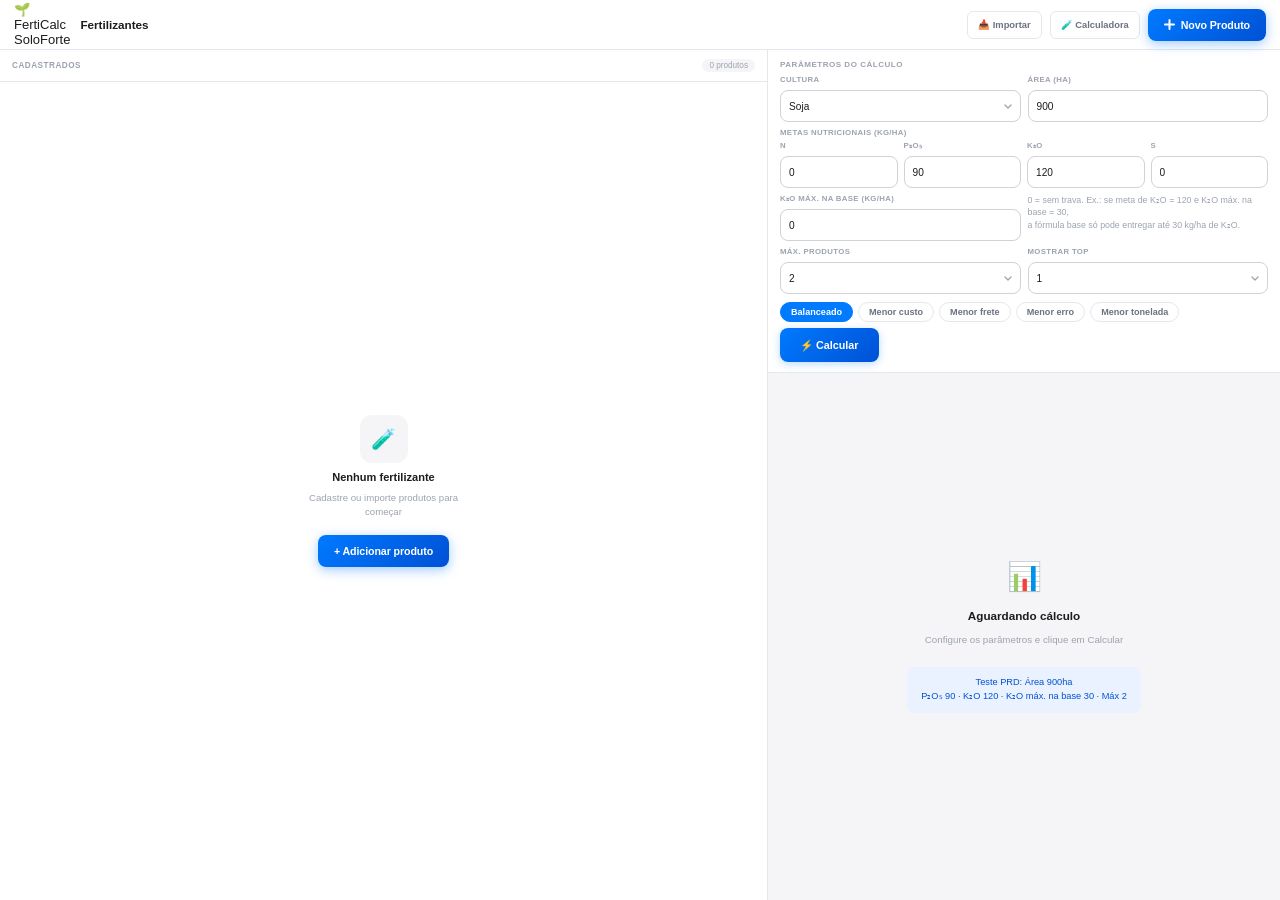
==== index.html @ 004665f0 "Update index.html" ====
<!DOCTYPE html>
<html lang="pt-BR">
<head>
<meta charset="UTF-8">
<meta name="viewport" content="width=device-width,initial-scale=1,maximum-scale=1">
<meta name="theme-color" content="#007AFF">
<meta name="apple-mobile-web-app-capable" content="yes">
<meta name="apple-mobile-web-app-title" content="FertiCalc">
<title>FertiCalc — SoloForte</title>
<link rel="stylesheet" href="app.css">
</head>
<body>

<!-- HEADER -->
<header id="hdr">
  <div class="brand">
    <div class="brand-logo">🌱</div>
    <div class="brand-txt">
      <div class="brand-name">FertiCalc</div>
      <div class="brand-sub">SoloForte</div>
    </div>
  </div>

  <span class="ht" id="hdr-title">Fertilizantes</span>

  <div class="hr" id="hdr-right">
    <button class="btn-xs" onclick="navTo('import')">📥 Importar</button>
    <button class="btn-xs" onclick="navTo('calc')">🧪 Calculadora</button>
    <button class="btn-add" onclick="openAddProduct()">
      <svg width="11" height="11" viewBox="0 0 11 11" fill="none">
        <path d="M5.5 1v9M1 5.5h9" stroke="#fff" stroke-width="2" stroke-linecap="round"/>
      </svg>
      Novo Produto
    </button>
  </div>
</header>

<!-- MAIN -->
<div id="body">

  <!-- ESQUERDO: Lista -->
  <section id="lp">
    <div class="ph">
      <span class="pt">Cadastrados</span>
      <span class="pc" id="fert-cnt">0 produtos</span>
    </div>
    <div class="pl" id="flist"></div>
  </section>

  <!-- DIREITO: Calculadora + Resultado -->
  <section id="rp">

    <!-- VIEW: Calculadora -->
    <div class="view active" id="view-calc">
      <div class="filters">
        <div class="ftitle">Parâmetros do cálculo</div>

        <div class="g2" style="margin-bottom:6px">
          <div class="fi">
            <span class="sl">Cultura</span>
            <select class="sel" id="fc">
              <option value="soja">Soja</option>
              <option value="milho">Milho</option>
            </select>
          </div>
          <div class="fi">
            <span class="sl">Área (ha)</span>
            <input type="number" class="inp" id="fa" value="900" max="9999999">
          </div>
        </div>

        <span class="sl" style="margin-bottom:4px">Metas nutricionais (kg/ha)</span>
        <div class="g4" style="margin-bottom:6px">
          <div class="fi"><span class="sl">N</span><input type="number" class="inp" id="fn" value="0" max="9999999"></div>
          <div class="fi"><span class="sl">P₂O₅</span><input type="number" class="inp" id="fp" value="90" max="9999999"></div>
          <div class="fi"><span class="sl">K₂O</span><input type="number" class="inp" id="fk" value="120" max="9999999"></div>
          <div class="fi"><span class="sl">S</span><input type="number" class="inp" id="fs" value="0" max="9999999"></div>
        </div>

        <div class="g2" style="margin-bottom:6px">
          <div class="fi">
            <span class="sl">K₂O máx. na base (kg/ha)</span>
            <input type="number" class="inp" id="fkbase" value="0" max="9999999" placeholder="0 = sem trava">
          </div>
          <div class="fi" style="display:flex;align-items:flex-end">
            <div style="font-size:.68em;color:var(--txm);line-height:1.4;padding-bottom:4px">
              0 = sem trava. Ex.: se meta de K₂O = 120 e K₂O máx. na base = 30,<br>
              a fórmula base só pode entregar até 30 kg/ha de K₂O.
            </div>
          </div>
        </div>

        <!-- Dropdowns -->
        <div class="g2" style="margin-bottom:8px">
          <div class="fi">
            <span class="sl">Máx. produtos</span>
            <select class="sel" id="mxp" onchange="sMax(+this.value)">
              <option value="1">1</option>
              <option value="2" selected>2</option>
              <option value="3">3</option>
              <option value="4">4</option>
              <option value="5">5</option>
            </select>
          </div>
          <div class="fi">
            <span class="sl">Mostrar top</span>
            <select class="sel" id="shn" onchange="sShow(+this.value)">
              <option value="1" selected>1</option>
              <option value="2">2</option>
              <option value="3">3</option>
            </select>
          </div>
        </div>

        <div style="display:flex;gap:6px;align-items:center;flex-wrap:wrap">
          <div class="crit-bar" id="crit-bar">
            <button class="ctab on" data-c="balanced" onclick="setCrit('balanced')">Balanceado</button>
            <button class="ctab" data-c="cost" onclick="setCrit('cost')">Menor custo</button>
            <button class="ctab" data-c="freight" onclick="setCrit('freight')">Menor frete</button>
            <button class="ctab" data-c="error" onclick="setCrit('error')">Menor erro</button>
            <button class="ctab" data-c="ton" onclick="setCrit('ton')">Menor tonelada</button>
          </div>
          <button class="btn-c" style="width:auto;padding:0 20px;margin:0;flex-shrink:0" onclick="run()">⚡ Calcular</button>
        </div>
      </div>

      <div id="res-scroll">
        <div class="empty-r" id="emp-calc">
          <div style="font-size:28px;margin-bottom:6px">📊</div>
          <div style="font-size:.9em;font-weight:700">Aguardando cálculo</div>
          <div style="font-size:.75em;color:var(--txm);max-width:240px;line-height:1.55">
            Configure os parâmetros e clique em Calcular
          </div>
          <div style="margin-top:10px;padding:9px 14px;background:var(--bll);border-radius:var(--r);font-size:.71em;color:var(--bld);text-align:center;line-height:1.5">
            Teste PRD: Área 900ha<br>
            P₂O₅ 90 · K₂O 120 · K₂O máx. na base 30 · Máx 2
          </div>
        </div>
        <div id="res-cards" style="display:none"></div>
      </div>
    </div>

    <!-- VIEW: Importar -->
    <div class="view" id="view-import">
      <div id="import-view">
        <div style="display:flex;align-items:center;justify-content:space-between;margin-bottom:12px">
          <div>
            <div style="font-size:.88em;font-weight:700">Importar lista</div>
            <div style="font-size:.7em;color:var(--txm)" id="imp-step-label">Etapa 1 de 3 — Cole a lista</div>
          </div>
          <div style="display:flex;gap:4px">
            <div class="step-dot done" id="sd-1"></div>
            <div class="step-dot" id="sd-2"></div>
            <div class="step-dot" id="sd-3"></div>
          </div>
        </div>

        <div id="imp-s1">
          <div class="ig">
            <span class="ilbl">Cole a lista (um produto por linha)</span>
            <textarea class="ta" id="raw-input" placeholder="Cibra | CIBRAMIX 10-40-10 MG | Julho | R$ - | R$ 5.401,27&#10;Motta Fertilizantes | KCL 60% GR | Mai-Jul | R$ - | R$ 3.767,27&#10;Yara | UREIA 46% N | Agosto | R$ 2.890,00&#10;Heringer | MAP 11-52 | Jun-Jul | R$ 4.120,00"></textarea>
          </div>
          <div class="g3">
            <div class="fi"><span class="ilbl">Fornecedor padrão</span><input class="inp" id="def-forn" placeholder="Ex: Cibra"></div>
            <div class="fi"><span class="ilbl">Entrega padrão</span><input class="inp" id="def-entrega" placeholder="Ex: Julho"></div>
            <div class="fi"><span class="ilbl">Frete/t padrão (R$)</span><input type="number" class="inp" id="def-frete" placeholder="0" max="9999999"></div>
          </div>
          <div style="display:flex;gap:7px;margin-top:10px">
            <button class="btn-outline" onclick="navTo('calc')">Cancelar</button>
            <button class="btn-c" style="flex:1;margin:0" onclick="previsualizar()">Pré-visualizar →</button>
          </div>
        </div>

        <div id="imp-s2" style="display:none">
          <div class="stat-row" id="imp-stats"></div>
          <div id="dup-section" style="display:none;margin-bottom:10px">
            <div style="font-size:.7em;font-weight:600;color:var(--txm);text-transform:uppercase;letter-spacing:.4px;margin-bottom:6px">Duplicados — como proceder?</div>
            <label class="dup-opt"><input type="radio" name="dup" value="ignore" checked><span style="font-size:.8em">Ignorar (manter existentes)</span></label>
            <label class="dup-opt"><input type="radio" name="dup" value="update"><span style="font-size:.8em">Atualizar preço dos existentes</span></label>
            <label class="dup-opt"><input type="radio" name="dup" value="keep"><span style="font-size:.8em">Importar mesmo assim</span></label>
          </div>
          <div style="font-size:.68em;font-weight:600;color:var(--txm);text-transform:uppercase;letter-spacing:.4px;margin-bottom:6px" id="prev-label"></div>
          <div class="prev-list" id="prev-list"></div>
          <div style="display:flex;gap:7px;margin-top:10px">
            <button class="btn-outline" onclick="impGoStep(1)">← Voltar</button>
            <button class="btn-c" style="flex:1;margin:0" onclick="importar()">Importar agora →</button>
          </div>
        </div>

        <div id="imp-s3" style="display:none;text-align:center;padding:20px 0">
          <div style="font-size:32px;margin-bottom:10px">✅</div>
          <div style="font-size:.95em;font-weight:700;margin-bottom:4px" id="done-title"></div>
          <div style="font-size:.78em;color:var(--txs);margin-bottom:16px" id="done-sub"></div>
          <div style="display:flex;gap:7px;justify-content:center">
            <button class="btn-outline" onclick="novaImport()">Nova importação</button>
            <button class="btn-c" style="width:auto;padding:0 18px;margin:0" onclick="navTo('calc')">Ver calculadora</button>
          </div>
        </div>
      </div>
    </div>

  </section>
</div>

<!-- DRAWER: Produto -->
<div class="drw-ovly" id="drw-prod">
  <div class="drw">
    <div class="drw-t" id="drw-prod-title">Novo Produto</div>
    <div class="ig"><span class="ilbl">Nome do produto *</span><input class="inp" id="p-nome" placeholder="Ex: 10-40-10 MG"></div>
    <div class="g2">
      <div class="ig"><span class="ilbl">Fornecedor</span><input class="inp" id="p-forn" placeholder="Cibra"></div>
      <div class="ig"><span class="ilbl">Entrega</span><input class="inp" id="p-entrega" placeholder="Julho"></div>
    </div>
    <div class="g3">
      <div class="ig"><span class="ilbl">Preço/t (R$)</span><input type="number" class="inp" id="p-preco" placeholder="3000" max="9999999"></div>
      <div class="ig"><span class="ilbl">Frete/t (R$)</span><input type="number" class="inp" id="p-frete" placeholder="0" max="9999999"></div>
      <div class="ig"><span class="ilbl">Carga mín. (t)</span><input type="number" class="inp" id="p-carga" placeholder="0" max="9999999"></div>
    </div>
    <div style="margin-top:4px">
      <span class="ilbl" style="display:block;margin-bottom:7px">Nutrientes</span>
      <div id="nut-tags" style="display:flex;flex-wrap:wrap;gap:5px;margin-bottom:7px;min-height:22px"></div>
      <button class="btn-ghost" onclick="showNutForm()">+ Adicionar nutriente</button>
    </div>
    <div class="nut-form-box" id="nut-form">
      <div class="g2" style="margin-bottom:8px">
        <div class="ig" style="margin-bottom:0">
          <span class="ilbl">Nutriente</span>
          <select class="inp" id="nt-sel" style="cursor:pointer">
            <option value="N">N</option>
            <option value="P2O5">P₂O₅</option>
            <option value="K2O">K₂O</option>
            <option value="S">S</option>
            <option value="B">B</option>
            <option value="Zn">Zn</option>
            <option value="Mg">Mg</option>
            <option value="Ca">Ca</option>
          </select>
        </div>
        <div class="ig" style="margin-bottom:0">
          <span class="ilbl">Teor (%)</span>
          <input type="number" class="inp" id="nt-val" placeholder="40" min="0" max="100">
        </div>
      </div>
      <div style="display:flex;gap:6px">
        <button class="btn-c" style="flex:1;margin:0;height:30px;font-size:.78em" onclick="addNut()">Confirmar</button>
        <button class="btn-outline" style="flex:1;height:30px;font-size:.78em" onclick="hideNutForm()">Cancelar</button>
      </div>
    </div>
    <div class="drw-ftr">
      <button class="btn-outline" style="flex:1" onclick="closeDrw('drw-prod')">Cancelar</button>
      <button class="btn-c" style="flex:2;margin:0" onclick="saveProd()">Concluir</button>
    </div>
  </div>
</div>

<!-- BOTTOM TAB BAR (mobile) -->
<nav id="tab-bar">
  <button class="tab-btn on" id="tab-prod" onclick="mobTab('prod')">
    <svg width="20" height="20" viewBox="0 0 24 24" fill="none"><path d="M9 5H7a2 2 0 00-2 2v12a2 2 0 002 2h10a2 2 0 002-2V7a2 2 0 00-2-2h-2M9 5a2 2 0 002 2h2a2 2 0 002-2M9 5a2 2 0 012-2h2a2 2 0 012 2" stroke="currentColor" stroke-width="1.8" stroke-linecap="round" stroke-linejoin="round"/></svg>
    Produtos
  </button>
  <button class="tab-btn" id="tab-calc" onclick="mobTab('calc')">
    <svg width="20" height="20" viewBox="0 0 24 24" fill="none"><rect x="4" y="4" width="16" height="16" rx="2" stroke="currentColor" stroke-width="1.8"/><path d="M8 9h8M8 12h5M8 15h3" stroke="currentColor" stroke-width="1.8" stroke-linecap="round"/></svg>
    Calcular
  </button>
  <button class="tab-btn" id="tab-res" onclick="mobTab('res')">
    <svg width="20" height="20" viewBox="0 0 24 24" fill="none"><path d="M9 19v-6a2 2 0 00-2-2H5a2 2 0 00-2 2v6a2 2 0 002 2h2a2 2 0 002-2zm0 0V9a2 2 0 012-2h2a2 2 0 012 2v10m-6 0a2 2 0 002 2h2a2 2 0 002-2m0 0V5a2 2 0 012-2h2a2 2 0 012 2v14a2 2 0 01-2 2h-2a2 2 0 01-2-2z" stroke="currentColor" stroke-width="1.8" stroke-linecap="round" stroke-linejoin="round"/></svg>
    Resultado
    <div class="tab-badge" id="tab-res-badge">!</div>
  </button>
  <button class="tab-btn" id="tab-imp" onclick="mobTab('imp')">
    <svg width="20" height="20" viewBox="0 0 24 24" fill="none"><path d="M4 16v1a3 3 0 003 3h10a3 3 0 003-3v-1M16 12l-4 4m0 0l-4-4m4 4V4" stroke="currentColor" stroke-width="1.8" stroke-linecap="round" stroke-linejoin="round"/></svg>
    Importar
  </button>
</nav>

<!-- FAB mobile -->
<button id="fab-add" onclick="openAddProduct()">+</button>

<div id="tw"></div>
<script src="app.js"></script>
</body>
</html>
---- app.css ----
/* ===== RESET ===== */
*,*::before,*::after{box-sizing:border-box;margin:0;padding:0}

/* ===== TOKENS ===== */
:root{
  --bl:#007AFF;--bld:#0051D5;--bll:#EAF2FF;
  --bg:#fff;--bgs:#F5F5F7;--bd:#E5E7EB;--bds:#D1D1D6;
  --tx:#1D1D1F;--txs:#6B7280;--txm:#9CA3AF;
  --ok:#34C759;--er:#FF3B30;--wn:#FF9500;
  --ok-bg:#E8F5E9;--er-bg:#FFEBEE;--wn-bg:#FFF3E0;
  --fn:-apple-system,BlinkMacSystemFont,'Helvetica Neue',Arial,sans-serif;
  --r:8px;--rm:12px;--rl:16px;
}
body{font-family:var(--fn);background:var(--bgs);color:var(--tx);font-size:13px;height:100vh;display:flex;flex-direction:column;overflow:hidden}

/* SIDEBAR */
#sovly{display:none;position:fixed;inset:0;background:rgba(0,0,0,.45);z-index:200;backdrop-filter:blur(2px)}
#sovly.on{display:block}
#sbar{position:fixed;top:0;left:0;bottom:0;width:252px;background:#1C1C1E;z-index:210;transform:translateX(-100%);transition:transform .26s cubic-bezier(.4,0,.2,1);display:flex;flex-direction:column}
#sbar.open{transform:translateX(0)}
.sb-hd{padding:18px 16px 12px;border-bottom:1px solid rgba(255,255,255,.08);display:flex;align-items:center;gap:10px;position:relative}
.sb-logo{width:34px;height:34px;background:linear-gradient(135deg,var(--bl),var(--bld));border-radius:9px;display:flex;align-items:center;justify-content:center;font-size:17px;flex-shrink:0}
.sb-brand{font-size:.88em;font-weight:700;color:#fff}
.sb-sub{font-size:.65em;color:rgba(255,255,255,.38);margin-top:1px}
.sb-x{position:absolute;top:14px;right:14px;width:26px;height:26px;background:rgba(255,255,255,.08);border:none;border-radius:50%;color:rgba(255,255,255,.5);cursor:pointer;font-size:13px;display:flex;align-items:center;justify-content:center;transition:.15s}
.sb-x:hover{background:rgba(255,255,255,.16)}
.sb-nav{flex:1;padding:8px 0;overflow-y:auto}
.sb-sec{font-size:.6em;font-weight:600;color:rgba(255,255,255,.28);letter-spacing:.8px;text-transform:uppercase;padding:10px 16px 4px}
.si{display:flex;align-items:center;gap:10px;padding:9px 16px;color:rgba(255,255,255,.68);font-size:.83em;font-weight:500;cursor:pointer;transition:.13s;position:relative}
.si:hover{background:rgba(255,255,255,.06);color:#fff}
.si.on{background:rgba(0,122,255,.18);color:var(--bl)}
.si.on::before{content:'';position:absolute;left:0;top:0;bottom:0;width:3px;background:var(--bl);border-radius:0 2px 2px 0}
.si-ico{width:30px;height:30px;border-radius:7px;background:rgba(255,255,255,.06);display:flex;align-items:center;justify-content:center;font-size:14px;flex-shrink:0}
.si.on .si-ico{background:rgba(0,122,255,.2)}
.sb-badge{margin-left:auto;font-size:.62em;background:rgba(255,255,255,.1);color:rgba(255,255,255,.4);padding:2px 6px;border-radius:8px}
.sb-foot{padding:10px 16px 16px;border-top:1px solid rgba(255,255,255,.08);font-size:.65em;color:rgba(255,255,255,.22);text-align:center}

/* HEADER */
#hdr{height:50px;background:rgba(255,255,255,.96);backdrop-filter:blur(20px);border-bottom:1px solid var(--bd);display:flex;align-items:center;gap:10px;padding:0 14px;flex-shrink:0;z-index:50}
.hm{width:34px;height:34px;border:none;background:none;border-radius:8px;cursor:pointer;display:flex;align-items:center;justify-content:center;color:var(--txs);transition:.13s}
.hm:hover{background:var(--bgs)}
.ht{font-size:.9em;font-weight:700;color:var(--tx)}
.htag{font-size:.64em;font-weight:600;background:var(--bll);color:var(--bld);padding:2px 7px;border-radius:8px;margin-left:5px}
.hr{margin-left:auto;display:flex;gap:8px;align-items:center}

/* BOTÃO + PRODUTO — destaque total */
.btn-add{height:32px;padding:0 16px;border:none;background:linear-gradient(135deg,#007AFF 0%,#0051D5 100%);color:#fff;font-size:.82em;font-weight:700;border-radius:8px;cursor:pointer;display:flex;align-items:center;gap:6px;transition:all .15s;box-shadow:0 3px 12px rgba(0,122,255,.38);font-family:var(--fn);letter-spacing:-.1px}
.btn-add:hover{transform:translateY(-1px);box-shadow:0 5px 16px rgba(0,122,255,.48)}
.btn-add:active{transform:none}

.key-dot{width:7px;height:7px;border-radius:50%;flex-shrink:0}
.key-dot.active{background:var(--ok)}.key-dot.missing{background:var(--txm)}
.btn-xs{height:28px;padding:0 10px;border:1px solid var(--bd);background:#fff;color:var(--txs);font-size:.72em;font-weight:600;border-radius:6px;cursor:pointer;transition:.13s;white-space:nowrap;font-family:var(--fn)}
.btn-xs:hover{border-color:var(--bds);color:var(--tx)}
.btn-xs.save-btn{background:var(--bl);border-color:var(--bl);color:#fff}
.btn-xs.save-btn:hover{background:var(--bld)}
.btn-xs.danger-btn{color:var(--er);border-color:rgba(255,59,48,.3)}
.btn-xs.danger-btn:hover{background:var(--er-bg)}

/* ===== LAYOUT PRINCIPAL ===== */
#body{display:grid;grid-template-columns:60% 40%;flex:1;overflow:hidden;min-height:0}

#lp{border-right:1px solid var(--bd);background:var(--bg);display:flex;flex-direction:column;overflow:hidden;min-height:0}
#rp{background:var(--bgs);display:flex;flex-direction:column;overflow:hidden;min-height:0}

.ph{padding:9px 12px;border-bottom:1px solid var(--bd);display:flex;align-items:center;justify-content:space-between;background:var(--bg);flex-shrink:0}
.pt{font-size:.63em;font-weight:600;color:var(--txm);text-transform:uppercase;letter-spacing:.5px}
.pc{font-size:.63em;color:var(--txm);background:var(--bgs);padding:2px 7px;border-radius:9px}

/* Lista produtos */
.pl{padding:7px 10px;flex:1;overflow-y:auto;min-height:0}
.pl::-webkit-scrollbar{width:3px}
.pl::-webkit-scrollbar-thumb{background:var(--bds);border-radius:2px}
.pi-empty{display:flex;flex-direction:column;align-items:center;justify-content:center;padding:36px 16px;text-align:center;gap:8px;height:100%}
.pie-ico{width:48px;height:48px;background:var(--bgs);border-radius:12px;display:flex;align-items:center;justify-content:center;font-size:20px}
.pie-t{font-size:.85em;font-weight:600}
.pie-s{font-size:.74em;color:var(--txm);line-height:1.5;max-width:160px}

.fc{background:#fff;border-radius:var(--rm);border:1px solid var(--bd);margin-bottom:5px;overflow:hidden;transition:.13s}
.fc:hover{border-color:var(--bds)}
.fc-hd{display:flex;align-items:center;gap:6px;padding:7px 8px;cursor:pointer}
.dot{width:8px;height:8px;border-radius:50%;background:var(--ok);flex-shrink:0;cursor:pointer;transition:.13s}
.dot.off{background:var(--bds)}
.fc-info{flex:1;min-width:0}
.fc-name{font-size:.78em;font-weight:600;color:var(--tx);white-space:nowrap;overflow:hidden;text-overflow:ellipsis}
.fc-sub{font-size:.67em;color:var(--txs);margin-top:1px;white-space:nowrap;overflow:hidden;text-overflow:ellipsis}
.fc-price{font-size:.75em;font-weight:600;color:var(--bl);white-space:nowrap;flex-shrink:0}
.fc-acts{display:flex;align-items:center;gap:1px;flex-shrink:0}
.ib{width:24px;height:24px;border:none;background:transparent;border-radius:5px;cursor:pointer;display:flex;align-items:center;justify-content:center;color:var(--txm);font-size:12px;transition:.13s}
.ib:hover{background:var(--bgs);color:var(--txs)}
.ib.d:hover{background:var(--er-bg);color:var(--er)}
.fc-det{display:none;border-top:1px solid var(--bd);padding:6px 8px 8px}
.fc-det.open{display:block}
.dr{display:flex;justify-content:space-between;padding:2px 0;font-size:.72em;border-bottom:1px solid var(--bd)}
.dr:last-child{border:none}
.dl{color:var(--txm)}.dv{font-weight:500;color:var(--tx)}

.sbadge{font-size:.61em;font-weight:600;padding:2px 5px;border-radius:4px;text-transform:uppercase;letter-spacing:.3px}
.s-ok{background:var(--ok-bg);color:#2E7D32}
.s-rev{background:var(--wn-bg);color:#E65100}
.s-off{background:var(--bgs);color:var(--txm)}

/* BOTÕES */
.btn-c{width:100%;height:34px;border:none;background:linear-gradient(135deg,var(--bl),var(--bld));color:#fff;font-size:.83em;font-weight:700;border-radius:var(--r);cursor:pointer;transition:.13s;margin-top:8px;font-family:var(--fn);box-shadow:0 2px 8px rgba(0,122,255,.28)}
.btn-c:hover{transform:translateY(-1px);box-shadow:0 4px 12px rgba(0,122,255,.38)}
.btn-c:active{transform:none}
.btn-outline{height:32px;padding:0 14px;border:1px solid var(--bd);background:#fff;color:var(--txs);font-size:.8em;font-weight:600;border-radius:var(--r);cursor:pointer;transition:.13s;font-family:var(--fn)}
.btn-outline:hover{background:var(--bgs);color:var(--tx)}
.btn-ghost{border:none;background:transparent;color:var(--bl);font-size:.78em;font-weight:600;padding:5px 9px;border-radius:6px;cursor:pointer;transition:.13s;font-family:var(--fn)}
.btn-ghost:hover{background:var(--bll)}

/* INPUTS (compactos) */
input.inp,select.sel,textarea.ta{
  width:100%;
  border:1px solid var(--bds);
  border-radius:var(--r);
  background:#fff;
  color:var(--tx);
  font-family:var(--fn);
  font-size:.78em;
  padding:6px 8px;
  outline:none;
  transition:.13s;
  height:32px;
}
select.sel{
  appearance:none;
  background-image:url("data:image/svg+xml,%3Csvg xmlns='http://www.w3.org/2000/svg' width='8' height='5'%3E%3Cpath d='M1 1l3 3 3-3' stroke='%239CA3AF' stroke-width='1.3' stroke-linecap='round' stroke-linejoin='round' fill='none'/%3E%3C/svg%3E");
  background-repeat:no-repeat;
  background-position:right 8px center;
  padding-right:24px;
  cursor:pointer;
}
input.inp:focus,select.sel:focus,textarea.ta:focus{border-color:var(--bl);box-shadow:0 0 0 3px rgba(0,122,255,.1)}
input[type=number].inp{-moz-appearance:textfield}
input[type=number].inp::-webkit-inner-spin-button{-webkit-appearance:none}
input[type=password].inp{letter-spacing:.06em}
textarea.ta{resize:vertical;min-height:120px;height:auto;font-size:.78em;line-height:1.5}

.seg{display:flex;background:var(--bgs);border-radius:6px;padding:2px;gap:1px}
.sgb{flex:1;border:none;background:transparent;padding:5px 3px;border-radius:4px;font-size:.7em;font-weight:600;color:var(--txm);cursor:pointer;transition:.13s;font-family:var(--fn)}
.sgb.on{background:#fff;color:var(--tx);box-shadow:0 1px 3px rgba(0,0,0,.07)}

/* VIEWS */
.view{display:none;flex-direction:column;flex:1;overflow:hidden;min-height:0}
.view.active{display:flex}

/* FILTROS (mais compacto) */
.filters{
  padding:10px 12px;
  background:#fff;
  border-bottom:1px solid var(--bd);
  flex-shrink:0;
  overflow-y:auto;
}
.filters::-webkit-scrollbar{width:3px}
.ftitle{font-size:.62em;font-weight:600;color:var(--txm);text-transform:uppercase;letter-spacing:.5px;margin-bottom:6px}
.crit-bar{display:flex;gap:5px;flex-wrap:wrap}
.ctab{border:1px solid var(--bd);background:#fff;color:var(--txs);font-size:.7em;font-weight:600;padding:4px 10px;border-radius:18px;cursor:pointer;transition:.13s;font-family:var(--fn)}
.ctab:hover{border-color:var(--bds);color:var(--tx)}
.ctab.on{background:var(--bl);border-color:var(--bl);color:#fff}
#res-scroll{flex:1;overflow-y:auto;min-height:0;padding:12px 16px}
#res-scroll::-webkit-scrollbar{width:3px}
#res-scroll::-webkit-scrollbar-thumb{background:var(--bds);border-radius:2px}
.empty-r{display:flex;flex-direction:column;align-items:center;justify-content:center;height:100%;gap:10px;text-align:center;padding:40px 24px}

/* RESULT CARDS */
.rc-win{background:#fff;border-radius:var(--rl);border:2px solid var(--bl);margin-bottom:12px;overflow:hidden;position:relative}
.rc{background:#fff;border-radius:var(--rm);border:1px solid var(--bd);margin-bottom:10px;overflow:hidden}
.ribbon{position:absolute;top:11px;right:-1px;background:var(--bl);color:#fff;font-size:.58em;font-weight:700;padding:3px 9px 3px 7px;border-radius:4px 0 0 4px;letter-spacing:.4px;text-transform:uppercase}
.rh{padding:10px 14px;display:flex;align-items:center;gap:8px}
.rh-w{background:linear-gradient(135deg,var(--bl),var(--bld))}.rh-2{background:#F0F0F5}.rh-3{background:#F5F5F7}
.rk{width:22px;height:22px;border-radius:50%;display:flex;align-items:center;justify-content:center;font-size:.7em;font-weight:700;flex-shrink:0}
.rk-w{background:rgba(255,255,255,.25);color:#fff}.rk-2{background:rgba(0,0,0,.08);color:var(--txs)}.rk-3{background:rgba(0,0,0,.06);color:var(--txm)}
.rht{font-size:.79em;font-weight:700;flex:1}
.rht-w{color:#fff}.rht-2{color:var(--tx)}.rht-3{color:var(--txs)}
.rbg{font-size:.6em;font-weight:600;padding:2px 6px;border-radius:7px}
.rbg-w{background:rgba(255,255,255,.2);color:#fff}.rbg-2{background:rgba(0,0,0,.07);color:var(--txs)}
.rp-item{padding:8px 14px;border-bottom:1px solid var(--bd)}
.rpn{font-size:.8em;font-weight:700;color:var(--tx);margin-bottom:3px;display:flex;align-items:center;gap:5px}
.rp-sup{font-size:.67em;font-weight:400;color:var(--txs)}
.rr{display:flex;justify-content:space-between;font-size:.73em;padding:1px 0}
.rl{color:var(--txs)}.rv{font-weight:600;color:var(--tx)}.rv-bl{font-weight:700;color:var(--bl)}
.np{font-size:.63em;font-weight:600;padding:2px 6px;border-radius:5px;background:var(--bll);color:var(--bld)}
.nut-pills{display:flex;flex-wrap:wrap;gap:3px;margin-top:4px}
.rs{background:var(--bgs);padding:9px 14px;border-top:1px solid var(--bd)}
.sg{display:grid;grid-template-columns:repeat(4,1fr);gap:5px;margin-bottom:8px}
.ss{background:#fff;border-radius:6px;border:1px solid var(--bd);padding:6px 8px;text-align:center}
.sn{font-size:.88em;font-weight:700;color:var(--bl)}
.sl2{font-size:.59em;color:var(--txm);text-transform:uppercase;letter-spacing:.3px}
.nb-row{display:flex;align-items:center;justify-content:space-between;padding:4px 0;border-bottom:1px solid var(--bd)}
.nb-row:last-child{border:none}
.nb-name{font-size:.72em;font-weight:600;color:var(--tx);width:46px}
.nb-mid{flex:1;margin:0 8px}
.nb-track{height:5px;background:var(--bd);border-radius:3px;overflow:hidden}
.nb-fill{height:100%;border-radius:3px;background:var(--ok)}
.nb-fill.ov{background:var(--wn)}.nb-fill.sh{background:var(--er)}
.nb-vals{font-size:.66em;color:var(--txs);display:flex;justify-content:space-between;margin-top:1px}
.nb-bdg{font-size:.61em;font-weight:700;padding:2px 5px;border-radius:4px;white-space:nowrap;min-width:50px;text-align:center}
.b-ok{background:var(--ok-bg);color:#2E7D32}.b-ov{background:var(--wn-bg);color:#B45309}.b-sh{background:var(--er-bg);color:#C62828}

/* IA */
.ia-panel{margin-top:10px;border:1px solid var(--bds);border-radius:var(--rm);overflow:hidden;background:#fff}
.ia-hdr{padding:8px 12px;background:linear-gradient(135deg,#1C1C1E,#2C2C2E);display:flex;align-items:center;gap:8px;cursor:pointer;user-select:none}
.ia-ico{width:24px;height:24px;border-radius:6px;background:rgba(255,255,255,.12);display:flex;align-items:center;justify-content:center;font-size:13px;flex-shrink:0}
.ia-title{font-size:.77em;font-weight:600;color:#fff;flex:1}
.ia-st{font-size:.64em;color:rgba(255,255,255,.45)}
.ia-arr{font-size:.64em;color:rgba(255,255,255,.38);transition:.18s}
.ia-arr.open{transform:rotate(180deg)}
.ia-body{display:none;border-top:1px solid var(--bd)}
.ia-body.open{display:block}
.quick-prompts{padding:8px 11px;display:flex;flex-wrap:wrap;gap:4px;border-bottom:1px solid var(--bd)}
.qp{border:1px solid var(--bds);background:var(--bgs);color:var(--txs);font-size:.7em;font-weight:500;padding:4px 9px;border-radius:14px;cursor:pointer;transition:.13s;font-family:var(--fn)}
.qp:hover{border-color:var(--bl);color:var(--bl);background:var(--bll)}
.ia-chat{padding:9px 11px;max-height:240px;overflow-y:auto;display:flex;flex-direction:column;gap:7px}
.ia-chat::-webkit-scrollbar{width:3px}
.ia-chat::-webkit-scrollbar-thumb{background:var(--bds);border-radius:2px}
.msg{padding:7px 10px;border-radius:9px;font-size:.77em;line-height:1.55;max-width:92%}
.msg-u{background:var(--bl);color:#fff;align-self:flex-end;border-radius:9px 9px 3px 9px}
.msg-a{background:var(--bgs);color:var(--tx);align-self:flex-start;border-radius:9px 9px 9px 3px;border:1px solid var(--bd)}
.msg-a.thinking{color:var(--txm);font-style:italic}
.ia-disc{padding:6px 11px;background:#FAFAF8;border-top:1px solid var(--bd);font-size:.65em;color:var(--txm);line-height:1.4}

/* DRAWER */
.drw-ovly{display:none;position:fixed;inset:0;background:rgba(0,0,0,.4);z-index:300;backdrop-filter:blur(3px)}
.drw-ovly.on{display:flex;align-items:stretch;justify-content:flex-end}
.drw{background:#fff;border-radius:var(--rl) 0 0 var(--rl);width:380px;max-width:96vw;height:100%;overflow-y:auto;padding:22px;box-shadow:-6px 0 32px rgba(0,0,0,.1);animation:drwIn .24s ease}
@keyframes drwIn{from{transform:translateX(100%)}to{transform:translateX(0)}}
.drw-t{font-size:1.05em;font-weight:700;color:var(--tx);margin-bottom:16px}
.ig{display:flex;flex-direction:column;gap:4px;margin-bottom:11px}
.ilbl{font-size:.64em;font-weight:600;color:var(--txs);text-transform:uppercase;letter-spacing:.3px}
.drw-ftr{display:flex;gap:7px;margin-top:16px}
.nut-form-box{background:var(--bgs);border-radius:var(--r);padding:10px;margin-bottom:10px;display:none}
.nt{display:inline-flex;align-items:center;gap:3px;background:var(--bll);color:var(--bld);font-size:.71em;font-weight:600;padding:3px 8px;border-radius:6px}
.nt-x{cursor:pointer;opacity:.55;font-size:1.05em;margin-left:2px}
.nt-x:hover{opacity:1}

/* IMPORT */
#import-view{padding:14px;overflow-y:auto;flex:1}
#import-view::-webkit-scrollbar{width:3px}
.step-dot{width:8px;height:8px;border-radius:50%;background:var(--bd);transition:.2s;display:inline-block}
.step-dot.done{background:var(--bl)}
.stat-row{display:grid;grid-template-columns:repeat(4,1fr);gap:7px;margin-bottom:10px}
.stat{background:#fff;border-radius:var(--r);border:1px solid var(--bd);padding:8px 10px;text-align:center}
.stat-n{font-size:1.1em;font-weight:700;line-height:1.1}
.stat-l{font-size:.62em;color:var(--txm);text-transform:uppercase;letter-spacing:.3px;margin-top:2px}
.stat.s-ok .stat-n{color:#2E7D32}.stat.s-wn .stat-n{color:#E65100}.stat.s-bl .stat-n{color:var(--bl)}
.pcard{background:#fff;border:1px solid var(--bd);border-radius:var(--rm);padding:9px 11px;display:flex;align-items:center;gap:9px;margin-bottom:5px}
.pcard.p-ok{border-left:3px solid var(--ok)}.pcard.p-rev{border-left:3px solid var(--wn)}.pcard.p-dup{border-left:3px solid var(--bl);opacity:.7}
.p-info{flex:1;min-width:0}
.p-name{font-size:.81em;font-weight:600;color:var(--tx)}
.p-nuts{font-size:.7em;color:var(--txs);margin-top:1px}
.p-meta{font-size:.68em;color:var(--txm);margin-top:1px}
.p-price{font-size:.79em;font-weight:600;color:var(--bl);white-space:nowrap;flex-shrink:0;margin-left:auto}
.mini-badge{font-size:.62em;font-weight:600;padding:2px 5px;border-radius:4px;text-transform:uppercase;margin-left:5px}
.mb-ok{background:var(--ok-bg);color:#2E7D32}.mb-rev{background:var(--wn-bg);color:#E65100}.mb-dup{background:var(--bll);color:#0051D5}
.prev-list{max-height:300px;overflow-y:auto;padding-right:2px}
.prev-list::-webkit-scrollbar{width:3px}
.prev-list::-webkit-scrollbar-thumb{background:var(--bds);border-radius:2px}
.dup-opt{display:flex;align-items:center;gap:7px;padding:7px 9px;border:1px solid var(--bd);border-radius:var(--r);cursor:pointer;margin-bottom:5px;transition:.13s}
.dup-opt:hover{border-color:var(--bl);background:var(--bll)}
.dup-opt input{accent-color:var(--bl)}

#cfg-panel{display:none;padding:9px 14px;background:var(--bgs);border-bottom:1px solid var(--bd);flex-shrink:0}

/* GRIDS */
.g2{display:grid;grid-template-columns:1fr 1fr;gap:7px}
.g3{display:grid;grid-template-columns:1fr 1fr 1fr;gap:7px}
.g4{display:grid;grid-template-columns:1fr 1fr 1fr 1fr;gap:6px}
.fi{display:flex;flex-direction:column;gap:3px}
.sl{font-size:.6em;font-weight:600;color:var(--txm);text-transform:uppercase;letter-spacing:.35px;display:block;margin-bottom:3px}

/* TOAST */
#tw{position:fixed;bottom:14px;left:50%;transform:translateX(-50%);z-index:9999;pointer-events:none;display:flex;flex-direction:column;gap:5px}
.t{background:#1C1C1E;color:#fff;padding:7px 15px;border-radius:12px;font-size:.77em;font-weight:500;white-space:nowrap;animation:ti .18s ease;box-shadow:0 6px 20px rgba(0,0,0,.22)}
.t.ok{background:#1C3829;border:1px solid rgba(52,199,89,.3)}
.t.er{background:#3A1C1C;border:1px solid rgba(255,59,48,.3)}
@keyframes ti{from{opacity:0;transform:translateY(5px)}to{opacity:1;transform:translateY(0)}}

/* TAB BAR */
#tab-bar{display:none}
#fab-add{display:none}

/* ===== MOBILE ===== */
@media(max-width:768px){
  body{overflow:hidden}
  #body{grid-template-columns:1fr;overflow:hidden}
  #lp{display:none;position:fixed;inset:50px 0 60px 0;overflow-y:auto;z-index:10;background:var(--bg)}
  #lp.mob-active{display:flex;flex-direction:column}
  #rp{position:fixed;inset:50px 0 60px 0;overflow-y:auto;display:none}
  #rp.mob-active{display:flex}
  .view.active{display:flex;flex-direction:column;min-height:100%}
  .filters{position:static}
  .g4{grid-template-columns:1fr 1fr}
  .g3{grid-template-columns:1fr 1fr}
  .sg{grid-template-columns:repeat(2,1fr)}
  .stat-row{grid-template-columns:repeat(2,1fr)}
  .crit-bar{flex-wrap:nowrap;overflow-x:auto;padding-bottom:2px}
  .crit-bar::-webkit-scrollbar{display:none}
  .ctab{flex-shrink:0}
  .drw-ovly.on{align-items:flex-end;justify-content:center}
  .drw{width:100vw;max-width:100vw;height:92vh;border-radius:var(--rl) var(--rl) 0 0;animation:drwUp .24s ease}
  @keyframes drwUp{from{transform:translateY(100%)}to{transform:translateY(0)}}
  #key-status-wrap{display:none!important}
  .btn-add{display:none!important}
  #tab-bar{display:flex;position:fixed;bottom:0;left:0;right:0;height:60px;background:rgba(255,255,255,.96);backdrop-filter:blur(20px);-webkit-backdrop-filter:blur(20px);border-top:1px solid var(--bd);z-index:100}
  .tab-btn{flex:1;display:flex;flex-direction:column;align-items:center;justify-content:center;gap:3px;border:none;background:transparent;color:var(--txm);font-size:.57em;font-weight:600;cursor:pointer;transition:.13s;padding:8px 4px 10px;letter-spacing:.2px;text-transform:uppercase;font-family:var(--fn);position:relative}
  .tab-btn.on{color:var(--bl)}
  .tab-badge{position:absolute;top:6px;right:calc(50% - 18px);background:var(--er);color:#fff;font-size:.55em;font-weight:700;width:16px;height:16px;border-radius:50%;display:none;align-items:center;justify-content:center}
  #fab-add{display:flex;position:fixed;right:16px;bottom:72px;width:50px;height:50px;background:linear-gradient(135deg,var(--bl),var(--bld));border:none;border-radius:50%;color:#fff;font-size:24px;font-weight:300;align-items:center;justify-content:center;box-shadow:0 4px 16px rgba(0,122,255,.4);cursor:pointer;z-index:90}
  #fab-add:active{transform:scale(.92)}
  #tw{bottom:72px}
}
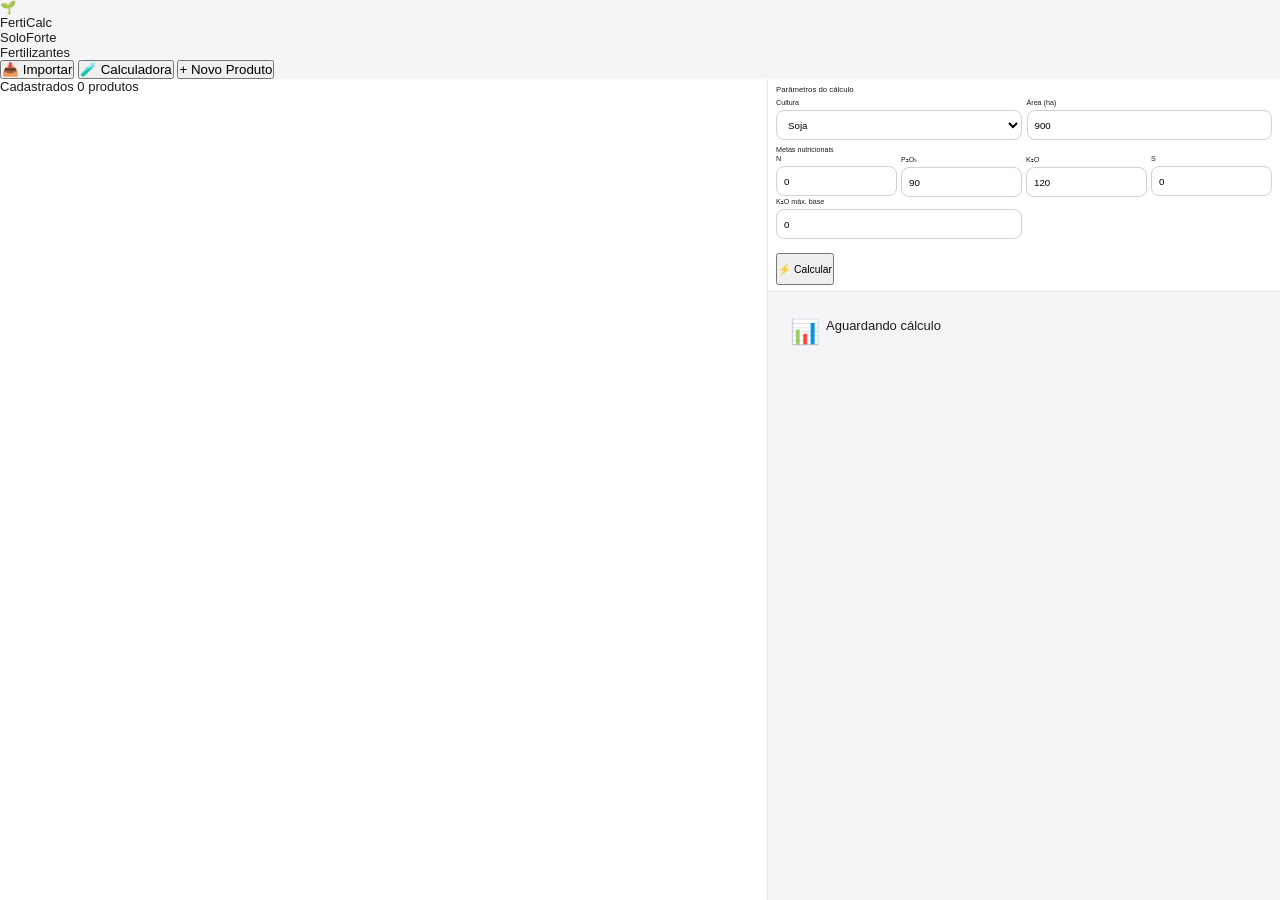
==== commit 39fa5746: "Refactor index.html structure and elements" ====
--- a/index.html
+++ b/index.html
@@ -4,11 +4,10 @@
 <meta charset="UTF-8">
 <meta name="viewport" content="width=device-width,initial-scale=1,maximum-scale=1">
 <meta name="theme-color" content="#007AFF">
-<meta name="apple-mobile-web-app-capable" content="yes">
-<meta name="apple-mobile-web-app-title" content="FertiCalc">
 <title>FertiCalc — SoloForte</title>
 <link rel="stylesheet" href="app.css">
 </head>
+
 <body>
 
 <!-- HEADER -->
@@ -23,22 +22,17 @@
 
   <span class="ht" id="hdr-title">Fertilizantes</span>
 
-  <div class="hr" id="hdr-right">
+  <div class="hr">
     <button class="btn-xs" onclick="navTo('import')">📥 Importar</button>
     <button class="btn-xs" onclick="navTo('calc')">🧪 Calculadora</button>
-    <button class="btn-add" onclick="openAddProduct()">
-      <svg width="11" height="11" viewBox="0 0 11 11" fill="none">
-        <path d="M5.5 1v9M1 5.5h9" stroke="#fff" stroke-width="2" stroke-linecap="round"/>
-      </svg>
-      Novo Produto
-    </button>
+    <button class="btn-add" onclick="openAddProduct()">+ Novo Produto</button>
   </div>
 </header>
 
 <!-- MAIN -->
 <div id="body">
 
-  <!-- ESQUERDO: Lista -->
+  <!-- ESQUERDA -->
   <section id="lp">
     <div class="ph">
       <span class="pt">Cadastrados</span>
@@ -47,237 +41,79 @@
     <div class="pl" id="flist"></div>
   </section>
 
-  <!-- DIREITO: Calculadora + Resultado -->
+  <!-- DIREITA -->
   <section id="rp">
 
-    <!-- VIEW: Calculadora -->
     <div class="view active" id="view-calc">
+
       <div class="filters">
+
         <div class="ftitle">Parâmetros do cálculo</div>
 
-        <div class="g2" style="margin-bottom:6px">
+        <div class="g2">
           <div class="fi">
             <span class="sl">Cultura</span>
             <select class="sel" id="fc">
-              <option value="soja">Soja</option>
-              <option value="milho">Milho</option>
+              <option>Soja</option>
+              <option>Milho</option>
             </select>
           </div>
           <div class="fi">
             <span class="sl">Área (ha)</span>
-            <input type="number" class="inp" id="fa" value="900" max="9999999">
+            <input type="number" class="inp" id="fa" value="900">
           </div>
         </div>
 
-        <span class="sl" style="margin-bottom:4px">Metas nutricionais (kg/ha)</span>
-        <div class="g4" style="margin-bottom:6px">
-          <div class="fi"><span class="sl">N</span><input type="number" class="inp" id="fn" value="0" max="9999999"></div>
-          <div class="fi"><span class="sl">P₂O₅</span><input type="number" class="inp" id="fp" value="90" max="9999999"></div>
-          <div class="fi"><span class="sl">K₂O</span><input type="number" class="inp" id="fk" value="120" max="9999999"></div>
-          <div class="fi"><span class="sl">S</span><input type="number" class="inp" id="fs" value="0" max="9999999"></div>
+        <span class="sl">Metas nutricionais</span>
+
+        <div class="g4">
+          <div class="fi"><span class="sl">N</span><input class="inp" id="fn" value="0"></div>
+          <div class="fi"><span class="sl">P₂O₅</span><input class="inp" id="fp" value="90"></div>
+          <div class="fi"><span class="sl">K₂O</span><input class="inp" id="fk" value="120"></div>
+          <div class="fi"><span class="sl">S</span><input class="inp" id="fs" value="0"></div>
         </div>
 
-        <div class="g2" style="margin-bottom:6px">
+        <div class="g2">
           <div class="fi">
-            <span class="sl">K₂O máx. na base (kg/ha)</span>
-            <input type="number" class="inp" id="fkbase" value="0" max="9999999" placeholder="0 = sem trava">
-          </div>
-          <div class="fi" style="display:flex;align-items:flex-end">
-            <div style="font-size:.68em;color:var(--txm);line-height:1.4;padding-bottom:4px">
-              0 = sem trava. Ex.: se meta de K₂O = 120 e K₂O máx. na base = 30,<br>
-              a fórmula base só pode entregar até 30 kg/ha de K₂O.
-            </div>
+            <span class="sl">K₂O máx. base</span>
+            <input class="inp" id="fkbase" value="0">
           </div>
         </div>
 
-        <!-- Dropdowns -->
-        <div class="g2" style="margin-bottom:8px">
-          <div class="fi">
-            <span class="sl">Máx. produtos</span>
-            <select class="sel" id="mxp" onchange="sMax(+this.value)">
-              <option value="1">1</option>
-              <option value="2" selected>2</option>
-              <option value="3">3</option>
-              <option value="4">4</option>
-              <option value="5">5</option>
-            </select>
-          </div>
-          <div class="fi">
-            <span class="sl">Mostrar top</span>
-            <select class="sel" id="shn" onchange="sShow(+this.value)">
-              <option value="1" selected>1</option>
-              <option value="2">2</option>
-              <option value="3">3</option>
-            </select>
-          </div>
+        <div style="display:flex;gap:6px;margin-top:8px;flex-wrap:wrap">
+
+          <button class="btn-c" onclick="run()">⚡ Calcular</button>
+
+          <!-- ✅ BOTÃO NOVO -->
+          <button id="btn-reset" class="btn-outline" style="display:none" onclick="resetCalc()">
+            ← Refazer cálculo
+          </button>
+
         </div>
 
-        <div style="display:flex;gap:6px;align-items:center;flex-wrap:wrap">
-          <div class="crit-bar" id="crit-bar">
-            <button class="ctab on" data-c="balanced" onclick="setCrit('balanced')">Balanceado</button>
-            <button class="ctab" data-c="cost" onclick="setCrit('cost')">Menor custo</button>
-            <button class="ctab" data-c="freight" onclick="setCrit('freight')">Menor frete</button>
-            <button class="ctab" data-c="error" onclick="setCrit('error')">Menor erro</button>
-            <button class="ctab" data-c="ton" onclick="setCrit('ton')">Menor tonelada</button>
-          </div>
-          <button class="btn-c" style="width:auto;padding:0 20px;margin:0;flex-shrink:0" onclick="run()">⚡ Calcular</button>
-        </div>
       </div>
 
+      <!-- RESULTADO -->
       <div id="res-scroll">
+
         <div class="empty-r" id="emp-calc">
-          <div style="font-size:28px;margin-bottom:6px">📊</div>
-          <div style="font-size:.9em;font-weight:700">Aguardando cálculo</div>
-          <div style="font-size:.75em;color:var(--txm);max-width:240px;line-height:1.55">
-            Configure os parâmetros e clique em Calcular
-          </div>
-          <div style="margin-top:10px;padding:9px 14px;background:var(--bll);border-radius:var(--r);font-size:.71em;color:var(--bld);text-align:center;line-height:1.5">
-            Teste PRD: Área 900ha<br>
-            P₂O₅ 90 · K₂O 120 · K₂O máx. na base 30 · Máx 2
-          </div>
-        </div>
-        <div id="res-cards" style="display:none"></div>
-      </div>
-    </div>
-
-    <!-- VIEW: Importar -->
-    <div class="view" id="view-import">
-      <div id="import-view">
-        <div style="display:flex;align-items:center;justify-content:space-between;margin-bottom:12px">
-          <div>
-            <div style="font-size:.88em;font-weight:700">Importar lista</div>
-            <div style="font-size:.7em;color:var(--txm)" id="imp-step-label">Etapa 1 de 3 — Cole a lista</div>
-          </div>
-          <div style="display:flex;gap:4px">
-            <div class="step-dot done" id="sd-1"></div>
-            <div class="step-dot" id="sd-2"></div>
-            <div class="step-dot" id="sd-3"></div>
-          </div>
+          <div style="font-size:24px">📊</div>
+          <div>Aguardando cálculo</div>
         </div>
 
-        <div id="imp-s1">
-          <div class="ig">
-            <span class="ilbl">Cole a lista (um produto por linha)</span>
-            <textarea class="ta" id="raw-input" placeholder="Cibra | CIBRAMIX 10-40-10 MG | Julho | R$ - | R$ 5.401,27&#10;Motta Fertilizantes | KCL 60% GR | Mai-Jul | R$ - | R$ 3.767,27&#10;Yara | UREIA 46% N | Agosto | R$ 2.890,00&#10;Heringer | MAP 11-52 | Jun-Jul | R$ 4.120,00"></textarea>
-          </div>
-          <div class="g3">
-            <div class="fi"><span class="ilbl">Fornecedor padrão</span><input class="inp" id="def-forn" placeholder="Ex: Cibra"></div>
-            <div class="fi"><span class="ilbl">Entrega padrão</span><input class="inp" id="def-entrega" placeholder="Ex: Julho"></div>
-            <div class="fi"><span class="ilbl">Frete/t padrão (R$)</span><input type="number" class="inp" id="def-frete" placeholder="0" max="9999999"></div>
-          </div>
-          <div style="display:flex;gap:7px;margin-top:10px">
-            <button class="btn-outline" onclick="navTo('calc')">Cancelar</button>
-            <button class="btn-c" style="flex:1;margin:0" onclick="previsualizar()">Pré-visualizar →</button>
-          </div>
-        </div>
+        <div id="res-cards" style="display:none"></div>
 
-        <div id="imp-s2" style="display:none">
-          <div class="stat-row" id="imp-stats"></div>
-          <div id="dup-section" style="display:none;margin-bottom:10px">
-            <div style="font-size:.7em;font-weight:600;color:var(--txm);text-transform:uppercase;letter-spacing:.4px;margin-bottom:6px">Duplicados — como proceder?</div>
-            <label class="dup-opt"><input type="radio" name="dup" value="ignore" checked><span style="font-size:.8em">Ignorar (manter existentes)</span></label>
-            <label class="dup-opt"><input type="radio" name="dup" value="update"><span style="font-size:.8em">Atualizar preço dos existentes</span></label>
-            <label class="dup-opt"><input type="radio" name="dup" value="keep"><span style="font-size:.8em">Importar mesmo assim</span></label>
-          </div>
-          <div style="font-size:.68em;font-weight:600;color:var(--txm);text-transform:uppercase;letter-spacing:.4px;margin-bottom:6px" id="prev-label"></div>
-          <div class="prev-list" id="prev-list"></div>
-          <div style="display:flex;gap:7px;margin-top:10px">
-            <button class="btn-outline" onclick="impGoStep(1)">← Voltar</button>
-            <button class="btn-c" style="flex:1;margin:0" onclick="importar()">Importar agora →</button>
-          </div>
-        </div>
+      </div>
 
-        <div id="imp-s3" style="display:none;text-align:center;padding:20px 0">
-          <div style="font-size:32px;margin-bottom:10px">✅</div>
-          <div style="font-size:.95em;font-weight:700;margin-bottom:4px" id="done-title"></div>
-          <div style="font-size:.78em;color:var(--txs);margin-bottom:16px" id="done-sub"></div>
-          <div style="display:flex;gap:7px;justify-content:center">
-            <button class="btn-outline" onclick="novaImport()">Nova importação</button>
-            <button class="btn-c" style="width:auto;padding:0 18px;margin:0" onclick="navTo('calc')">Ver calculadora</button>
-          </div>
-        </div>
-      </div>
     </div>
 
   </section>
 </div>
 
-<!-- DRAWER: Produto -->
-<div class="drw-ovly" id="drw-prod">
-  <div class="drw">
-    <div class="drw-t" id="drw-prod-title">Novo Produto</div>
-    <div class="ig"><span class="ilbl">Nome do produto *</span><input class="inp" id="p-nome" placeholder="Ex: 10-40-10 MG"></div>
-    <div class="g2">
-      <div class="ig"><span class="ilbl">Fornecedor</span><input class="inp" id="p-forn" placeholder="Cibra"></div>
-      <div class="ig"><span class="ilbl">Entrega</span><input class="inp" id="p-entrega" placeholder="Julho"></div>
-    </div>
-    <div class="g3">
-      <div class="ig"><span class="ilbl">Preço/t (R$)</span><input type="number" class="inp" id="p-preco" placeholder="3000" max="9999999"></div>
-      <div class="ig"><span class="ilbl">Frete/t (R$)</span><input type="number" class="inp" id="p-frete" placeholder="0" max="9999999"></div>
-      <div class="ig"><span class="ilbl">Carga mín. (t)</span><input type="number" class="inp" id="p-carga" placeholder="0" max="9999999"></div>
-    </div>
-    <div style="margin-top:4px">
-      <span class="ilbl" style="display:block;margin-bottom:7px">Nutrientes</span>
-      <div id="nut-tags" style="display:flex;flex-wrap:wrap;gap:5px;margin-bottom:7px;min-height:22px"></div>
-      <button class="btn-ghost" onclick="showNutForm()">+ Adicionar nutriente</button>
-    </div>
-    <div class="nut-form-box" id="nut-form">
-      <div class="g2" style="margin-bottom:8px">
-        <div class="ig" style="margin-bottom:0">
-          <span class="ilbl">Nutriente</span>
-          <select class="inp" id="nt-sel" style="cursor:pointer">
-            <option value="N">N</option>
-            <option value="P2O5">P₂O₅</option>
-            <option value="K2O">K₂O</option>
-            <option value="S">S</option>
-            <option value="B">B</option>
-            <option value="Zn">Zn</option>
-            <option value="Mg">Mg</option>
-            <option value="Ca">Ca</option>
-          </select>
-        </div>
-        <div class="ig" style="margin-bottom:0">
-          <span class="ilbl">Teor (%)</span>
-          <input type="number" class="inp" id="nt-val" placeholder="40" min="0" max="100">
-        </div>
-      </div>
-      <div style="display:flex;gap:6px">
-        <button class="btn-c" style="flex:1;margin:0;height:30px;font-size:.78em" onclick="addNut()">Confirmar</button>
-        <button class="btn-outline" style="flex:1;height:30px;font-size:.78em" onclick="hideNutForm()">Cancelar</button>
-      </div>
-    </div>
-    <div class="drw-ftr">
-      <button class="btn-outline" style="flex:1" onclick="closeDrw('drw-prod')">Cancelar</button>
-      <button class="btn-c" style="flex:2;margin:0" onclick="saveProd()">Concluir</button>
-    </div>
-  </div>
-</div>
+<!-- TOAST -->
+<div id="tw"></div>
 
-<!-- BOTTOM TAB BAR (mobile) -->
-<nav id="tab-bar">
-  <button class="tab-btn on" id="tab-prod" onclick="mobTab('prod')">
-    <svg width="20" height="20" viewBox="0 0 24 24" fill="none"><path d="M9 5H7a2 2 0 00-2 2v12a2 2 0 002 2h10a2 2 0 002-2V7a2 2 0 00-2-2h-2M9 5a2 2 0 002 2h2a2 2 0 002-2M9 5a2 2 0 012-2h2a2 2 0 012 2" stroke="currentColor" stroke-width="1.8" stroke-linecap="round" stroke-linejoin="round"/></svg>
-    Produtos
-  </button>
-  <button class="tab-btn" id="tab-calc" onclick="mobTab('calc')">
-    <svg width="20" height="20" viewBox="0 0 24 24" fill="none"><rect x="4" y="4" width="16" height="16" rx="2" stroke="currentColor" stroke-width="1.8"/><path d="M8 9h8M8 12h5M8 15h3" stroke="currentColor" stroke-width="1.8" stroke-linecap="round"/></svg>
-    Calcular
-  </button>
-  <button class="tab-btn" id="tab-res" onclick="mobTab('res')">
-    <svg width="20" height="20" viewBox="0 0 24 24" fill="none"><path d="M9 19v-6a2 2 0 00-2-2H5a2 2 0 00-2 2v6a2 2 0 002 2h2a2 2 0 002-2zm0 0V9a2 2 0 012-2h2a2 2 0 012 2v10m-6 0a2 2 0 002 2h2a2 2 0 002-2m0 0V5a2 2 0 012-2h2a2 2 0 012 2v14a2 2 0 01-2 2h-2a2 2 0 01-2-2z" stroke="currentColor" stroke-width="1.8" stroke-linecap="round" stroke-linejoin="round"/></svg>
-    Resultado
-    <div class="tab-badge" id="tab-res-badge">!</div>
-  </button>
-  <button class="tab-btn" id="tab-imp" onclick="mobTab('imp')">
-    <svg width="20" height="20" viewBox="0 0 24 24" fill="none"><path d="M4 16v1a3 3 0 003 3h10a3 3 0 003-3v-1M16 12l-4 4m0 0l-4-4m4 4V4" stroke="currentColor" stroke-width="1.8" stroke-linecap="round" stroke-linejoin="round"/></svg>
-    Importar
-  </button>
-</nav>
+<script src="app.js"></script>
 
-<!-- FAB mobile -->
-<button id="fab-add" onclick="openAddProduct()">+</button>
-
-<div id="tw"></div>
-<script src="app.js"></script>
 </body>
 </html>
--- a/app.css
+++ b/app.css
@@ -3,311 +3,164 @@
 
 /* ===== TOKENS ===== */
 :root{
-  --bl:#007AFF;--bld:#0051D5;--bll:#EAF2FF;
-  --bg:#fff;--bgs:#F5F5F7;--bd:#E5E7EB;--bds:#D1D1D6;
-  --tx:#1D1D1F;--txs:#6B7280;--txm:#9CA3AF;
-  --ok:#34C759;--er:#FF3B30;--wn:#FF9500;
-  --ok-bg:#E8F5E9;--er-bg:#FFEBEE;--wn-bg:#FFF3E0;
-  --fn:-apple-system,BlinkMacSystemFont,'Helvetica Neue',Arial,sans-serif;
-  --r:8px;--rm:12px;--rl:16px;
+ --bl:#007AFF;--bld:#0051D5;--bll:#EAF2FF;
+ --bg:#fff;--bgs:#F5F5F7;--bd:#E5E7EB;--bds:#D1D1D6;
+ --tx:#1D1D1F;--txs:#6B7280;--txm:#9CA3AF;
+ --ok:#34C759;--er:#FF3B30;--wn:#FF9500;
+ --ok-bg:#E8F5E9;--er-bg:#FFEBEE;--wn-bg:#FFF3E0;
+ --fn:-apple-system,BlinkMacSystemFont,'Helvetica Neue',Arial,sans-serif;
+ --r:8px;--rm:12px;--rl:16px;
 }
-body{font-family:var(--fn);background:var(--bgs);color:var(--tx);font-size:13px;height:100vh;display:flex;flex-direction:column;overflow:hidden}
 
-/* SIDEBAR */
-#sovly{display:none;position:fixed;inset:0;background:rgba(0,0,0,.45);z-index:200;backdrop-filter:blur(2px)}
-#sovly.on{display:block}
-#sbar{position:fixed;top:0;left:0;bottom:0;width:252px;background:#1C1C1E;z-index:210;transform:translateX(-100%);transition:transform .26s cubic-bezier(.4,0,.2,1);display:flex;flex-direction:column}
-#sbar.open{transform:translateX(0)}
-.sb-hd{padding:18px 16px 12px;border-bottom:1px solid rgba(255,255,255,.08);display:flex;align-items:center;gap:10px;position:relative}
-.sb-logo{width:34px;height:34px;background:linear-gradient(135deg,var(--bl),var(--bld));border-radius:9px;display:flex;align-items:center;justify-content:center;font-size:17px;flex-shrink:0}
-.sb-brand{font-size:.88em;font-weight:700;color:#fff}
-.sb-sub{font-size:.65em;color:rgba(255,255,255,.38);margin-top:1px}
-.sb-x{position:absolute;top:14px;right:14px;width:26px;height:26px;background:rgba(255,255,255,.08);border:none;border-radius:50%;color:rgba(255,255,255,.5);cursor:pointer;font-size:13px;display:flex;align-items:center;justify-content:center;transition:.15s}
-.sb-x:hover{background:rgba(255,255,255,.16)}
-.sb-nav{flex:1;padding:8px 0;overflow-y:auto}
-.sb-sec{font-size:.6em;font-weight:600;color:rgba(255,255,255,.28);letter-spacing:.8px;text-transform:uppercase;padding:10px 16px 4px}
-.si{display:flex;align-items:center;gap:10px;padding:9px 16px;color:rgba(255,255,255,.68);font-size:.83em;font-weight:500;cursor:pointer;transition:.13s;position:relative}
-.si:hover{background:rgba(255,255,255,.06);color:#fff}
-.si.on{background:rgba(0,122,255,.18);color:var(--bl)}
-.si.on::before{content:'';position:absolute;left:0;top:0;bottom:0;width:3px;background:var(--bl);border-radius:0 2px 2px 0}
-.si-ico{width:30px;height:30px;border-radius:7px;background:rgba(255,255,255,.06);display:flex;align-items:center;justify-content:center;font-size:14px;flex-shrink:0}
-.si.on .si-ico{background:rgba(0,122,255,.2)}
-.sb-badge{margin-left:auto;font-size:.62em;background:rgba(255,255,255,.1);color:rgba(255,255,255,.4);padding:2px 6px;border-radius:8px}
-.sb-foot{padding:10px 16px 16px;border-top:1px solid rgba(255,255,255,.08);font-size:.65em;color:rgba(255,255,255,.22);text-align:center}
+body{
+ font-family:var(--fn);
+ background:var(--bgs);
+ color:var(--tx);
+ font-size:13px;
+ height:100vh;
+ display:flex;
+ flex-direction:column;
+ overflow:hidden
+}
 
-/* HEADER */
-#hdr{height:50px;background:rgba(255,255,255,.96);backdrop-filter:blur(20px);border-bottom:1px solid var(--bd);display:flex;align-items:center;gap:10px;padding:0 14px;flex-shrink:0;z-index:50}
-.hm{width:34px;height:34px;border:none;background:none;border-radius:8px;cursor:pointer;display:flex;align-items:center;justify-content:center;color:var(--txs);transition:.13s}
-.hm:hover{background:var(--bgs)}
-.ht{font-size:.9em;font-weight:700;color:var(--tx)}
-.htag{font-size:.64em;font-weight:600;background:var(--bll);color:var(--bld);padding:2px 7px;border-radius:8px;margin-left:5px}
-.hr{margin-left:auto;display:flex;gap:8px;align-items:center}
+/* ===== LAYOUT ===== */
+#body{
+ display:grid;
+ grid-template-columns:60% 40%;
+ flex:1;
+ overflow:hidden;
+ min-height:0
+}
 
-/* BOTÃO + PRODUTO — destaque total */
-.btn-add{height:32px;padding:0 16px;border:none;background:linear-gradient(135deg,#007AFF 0%,#0051D5 100%);color:#fff;font-size:.82em;font-weight:700;border-radius:8px;cursor:pointer;display:flex;align-items:center;gap:6px;transition:all .15s;box-shadow:0 3px 12px rgba(0,122,255,.38);font-family:var(--fn);letter-spacing:-.1px}
-.btn-add:hover{transform:translateY(-1px);box-shadow:0 5px 16px rgba(0,122,255,.48)}
-.btn-add:active{transform:none}
+#lp{
+ border-right:1px solid var(--bd);
+ background:var(--bg);
+ display:flex;
+ flex-direction:column;
+ overflow:hidden
+}
 
-.key-dot{width:7px;height:7px;border-radius:50%;flex-shrink:0}
-.key-dot.active{background:var(--ok)}.key-dot.missing{background:var(--txm)}
-.btn-xs{height:28px;padding:0 10px;border:1px solid var(--bd);background:#fff;color:var(--txs);font-size:.72em;font-weight:600;border-radius:6px;cursor:pointer;transition:.13s;white-space:nowrap;font-family:var(--fn)}
-.btn-xs:hover{border-color:var(--bds);color:var(--tx)}
-.btn-xs.save-btn{background:var(--bl);border-color:var(--bl);color:#fff}
-.btn-xs.save-btn:hover{background:var(--bld)}
-.btn-xs.danger-btn{color:var(--er);border-color:rgba(255,59,48,.3)}
-.btn-xs.danger-btn:hover{background:var(--er-bg)}
+#rp{
+ background:var(--bgs);
+ display:flex;
+ flex-direction:column;
+ overflow:hidden;
+ min-height:0
+}
 
-/* ===== LAYOUT PRINCIPAL ===== */
-#body{display:grid;grid-template-columns:60% 40%;flex:1;overflow:hidden;min-height:0}
+/* ===== FILTROS (MAIS COMPACTO) ===== */
+.filters{
+ padding:6px 8px;
+ background:#fff;
+ border-bottom:1px solid var(--bd);
+ flex-shrink:0
+}
 
-#lp{border-right:1px solid var(--bd);background:var(--bg);display:flex;flex-direction:column;overflow:hidden;min-height:0}
-#rp{background:var(--bgs);display:flex;flex-direction:column;overflow:hidden;min-height:0}
+.ftitle{
+ font-size:.6em;
+ margin-bottom:5px
+}
 
-.ph{padding:9px 12px;border-bottom:1px solid var(--bd);display:flex;align-items:center;justify-content:space-between;background:var(--bg);flex-shrink:0}
-.pt{font-size:.63em;font-weight:600;color:var(--txm);text-transform:uppercase;letter-spacing:.5px}
-.pc{font-size:.63em;color:var(--txm);background:var(--bgs);padding:2px 7px;border-radius:9px}
+.g2{display:grid;grid-template-columns:1fr 1fr;gap:5px}
+.g3{display:grid;grid-template-columns:1fr 1fr 1fr;gap:5px}
+.g4{display:grid;grid-template-columns:1fr 1fr 1fr 1fr;gap:4px}
 
-/* Lista produtos */
-.pl{padding:7px 10px;flex:1;overflow-y:auto;min-height:0}
-.pl::-webkit-scrollbar{width:3px}
-.pl::-webkit-scrollbar-thumb{background:var(--bds);border-radius:2px}
-.pi-empty{display:flex;flex-direction:column;align-items:center;justify-content:center;padding:36px 16px;text-align:center;gap:8px;height:100%}
-.pie-ico{width:48px;height:48px;background:var(--bgs);border-radius:12px;display:flex;align-items:center;justify-content:center;font-size:20px}
-.pie-t{font-size:.85em;font-weight:600}
-.pie-s{font-size:.74em;color:var(--txm);line-height:1.5;max-width:160px}
+.fi{display:flex;flex-direction:column;gap:2px}
 
-.fc{background:#fff;border-radius:var(--rm);border:1px solid var(--bd);margin-bottom:5px;overflow:hidden;transition:.13s}
-.fc:hover{border-color:var(--bds)}
-.fc-hd{display:flex;align-items:center;gap:6px;padding:7px 8px;cursor:pointer}
-.dot{width:8px;height:8px;border-radius:50%;background:var(--ok);flex-shrink:0;cursor:pointer;transition:.13s}
-.dot.off{background:var(--bds)}
-.fc-info{flex:1;min-width:0}
-.fc-name{font-size:.78em;font-weight:600;color:var(--tx);white-space:nowrap;overflow:hidden;text-overflow:ellipsis}
-.fc-sub{font-size:.67em;color:var(--txs);margin-top:1px;white-space:nowrap;overflow:hidden;text-overflow:ellipsis}
-.fc-price{font-size:.75em;font-weight:600;color:var(--bl);white-space:nowrap;flex-shrink:0}
-.fc-acts{display:flex;align-items:center;gap:1px;flex-shrink:0}
-.ib{width:24px;height:24px;border:none;background:transparent;border-radius:5px;cursor:pointer;display:flex;align-items:center;justify-content:center;color:var(--txm);font-size:12px;transition:.13s}
-.ib:hover{background:var(--bgs);color:var(--txs)}
-.ib.d:hover{background:var(--er-bg);color:var(--er)}
-.fc-det{display:none;border-top:1px solid var(--bd);padding:6px 8px 8px}
-.fc-det.open{display:block}
-.dr{display:flex;justify-content:space-between;padding:2px 0;font-size:.72em;border-bottom:1px solid var(--bd)}
-.dr:last-child{border:none}
-.dl{color:var(--txm)}.dv{font-weight:500;color:var(--tx)}
+.sl{
+ font-size:.55em;
+ margin-bottom:1px;
+}
 
-.sbadge{font-size:.61em;font-weight:600;padding:2px 5px;border-radius:4px;text-transform:uppercase;letter-spacing:.3px}
-.s-ok{background:var(--ok-bg);color:#2E7D32}
-.s-rev{background:var(--wn-bg);color:#E65100}
-.s-off{background:var(--bgs);color:var(--txm)}
+/* ===== INPUTS ===== */
+input.inp,select.sel{
+ width:100%;
+ border:1px solid var(--bds);
+ border-radius:var(--r);
+ background:#fff;
+ font-size:.75em;
+ padding:5px 7px;
+ height:30px
+}
 
-/* BOTÕES */
-.btn-c{width:100%;height:34px;border:none;background:linear-gradient(135deg,var(--bl),var(--bld));color:#fff;font-size:.83em;font-weight:700;border-radius:var(--r);cursor:pointer;transition:.13s;margin-top:8px;font-family:var(--fn);box-shadow:0 2px 8px rgba(0,122,255,.28)}
-.btn-c:hover{transform:translateY(-1px);box-shadow:0 4px 12px rgba(0,122,255,.38)}
-.btn-c:active{transform:none}
-.btn-outline{height:32px;padding:0 14px;border:1px solid var(--bd);background:#fff;color:var(--txs);font-size:.8em;font-weight:600;border-radius:var(--r);cursor:pointer;transition:.13s;font-family:var(--fn)}
-.btn-outline:hover{background:var(--bgs);color:var(--tx)}
-.btn-ghost{border:none;background:transparent;color:var(--bl);font-size:.78em;font-weight:600;padding:5px 9px;border-radius:6px;cursor:pointer;transition:.13s;font-family:var(--fn)}
-.btn-ghost:hover{background:var(--bll)}
+/* ===== RESULTADO (CORREÇÃO PRINCIPAL) ===== */
+#res-scroll{
+ flex:unset;
+ max-height:55vh;
+ overflow-y:auto;
+ padding:8px 10px
+}
 
-/* INPUTS (compactos) */
-input.inp,select.sel,textarea.ta{
-  width:100%;
-  border:1px solid var(--bds);
-  border-radius:var(--r);
-  background:#fff;
-  color:var(--tx);
-  font-family:var(--fn);
-  font-size:.78em;
-  padding:6px 8px;
-  outline:none;
-  transition:.13s;
-  height:32px;
+#res-scroll::-webkit-scrollbar{width:3px}
+#res-scroll::-webkit-scrollbar-thumb{background:var(--bds)}
+
+/* ===== TELA VAZIA (ANTES GIGANTE) ===== */
+.empty-r{
+ height:auto;
+ padding:18px 12px;
+ gap:6px;
+ text-align:center
 }
-select.sel{
-  appearance:none;
-  background-image:url("data:image/svg+xml,%3Csvg xmlns='http://www.w3.org/2000/svg' width='8' height='5'%3E%3Cpath d='M1 1l3 3 3-3' stroke='%239CA3AF' stroke-width='1.3' stroke-linecap='round' stroke-linejoin='round' fill='none'/%3E%3C/svg%3E");
-  background-repeat:no-repeat;
-  background-position:right 8px center;
-  padding-right:24px;
-  cursor:pointer;
+
+/* ===== CARDS MAIS COMPACTOS ===== */
+.rc,.rc-win{
+ margin-bottom:8px;
 }
-input.inp:focus,select.sel:focus,textarea.ta:focus{border-color:var(--bl);box-shadow:0 0 0 3px rgba(0,122,255,.1)}
-input[type=number].inp{-moz-appearance:textfield}
-input[type=number].inp::-webkit-inner-spin-button{-webkit-appearance:none}
-input[type=password].inp{letter-spacing:.06em}
-textarea.ta{resize:vertical;min-height:120px;height:auto;font-size:.78em;line-height:1.5}
 
-.seg{display:flex;background:var(--bgs);border-radius:6px;padding:2px;gap:1px}
-.sgb{flex:1;border:none;background:transparent;padding:5px 3px;border-radius:4px;font-size:.7em;font-weight:600;color:var(--txm);cursor:pointer;transition:.13s;font-family:var(--fn)}
-.sgb.on{background:#fff;color:var(--tx);box-shadow:0 1px 3px rgba(0,0,0,.07)}
+.rh{
+ padding:6px 10px;
+}
 
-/* VIEWS */
-.view{display:none;flex-direction:column;flex:1;overflow:hidden;min-height:0}
-.view.active{display:flex}
+.rp-item{
+ padding:6px 10px;
+}
 
-/* FILTROS (mais compacto) */
-.filters{
-  padding:10px 12px;
-  background:#fff;
-  border-bottom:1px solid var(--bd);
-  flex-shrink:0;
-  overflow-y:auto;
+.rs{
+ padding:6px 10px;
 }
-.filters::-webkit-scrollbar{width:3px}
-.ftitle{font-size:.62em;font-weight:600;color:var(--txm);text-transform:uppercase;letter-spacing:.5px;margin-bottom:6px}
-.crit-bar{display:flex;gap:5px;flex-wrap:wrap}
-.ctab{border:1px solid var(--bd);background:#fff;color:var(--txs);font-size:.7em;font-weight:600;padding:4px 10px;border-radius:18px;cursor:pointer;transition:.13s;font-family:var(--fn)}
-.ctab:hover{border-color:var(--bds);color:var(--tx)}
-.ctab.on{background:var(--bl);border-color:var(--bl);color:#fff}
-#res-scroll{flex:1;overflow-y:auto;min-height:0;padding:12px 16px}
-#res-scroll::-webkit-scrollbar{width:3px}
-#res-scroll::-webkit-scrollbar-thumb{background:var(--bds);border-radius:2px}
-.empty-r{display:flex;flex-direction:column;align-items:center;justify-content:center;height:100%;gap:10px;text-align:center;padding:40px 24px}
 
-/* RESULT CARDS */
-.rc-win{background:#fff;border-radius:var(--rl);border:2px solid var(--bl);margin-bottom:12px;overflow:hidden;position:relative}
-.rc{background:#fff;border-radius:var(--rm);border:1px solid var(--bd);margin-bottom:10px;overflow:hidden}
-.ribbon{position:absolute;top:11px;right:-1px;background:var(--bl);color:#fff;font-size:.58em;font-weight:700;padding:3px 9px 3px 7px;border-radius:4px 0 0 4px;letter-spacing:.4px;text-transform:uppercase}
-.rh{padding:10px 14px;display:flex;align-items:center;gap:8px}
-.rh-w{background:linear-gradient(135deg,var(--bl),var(--bld))}.rh-2{background:#F0F0F5}.rh-3{background:#F5F5F7}
-.rk{width:22px;height:22px;border-radius:50%;display:flex;align-items:center;justify-content:center;font-size:.7em;font-weight:700;flex-shrink:0}
-.rk-w{background:rgba(255,255,255,.25);color:#fff}.rk-2{background:rgba(0,0,0,.08);color:var(--txs)}.rk-3{background:rgba(0,0,0,.06);color:var(--txm)}
-.rht{font-size:.79em;font-weight:700;flex:1}
-.rht-w{color:#fff}.rht-2{color:var(--tx)}.rht-3{color:var(--txs)}
-.rbg{font-size:.6em;font-weight:600;padding:2px 6px;border-radius:7px}
-.rbg-w{background:rgba(255,255,255,.2);color:#fff}.rbg-2{background:rgba(0,0,0,.07);color:var(--txs)}
-.rp-item{padding:8px 14px;border-bottom:1px solid var(--bd)}
-.rpn{font-size:.8em;font-weight:700;color:var(--tx);margin-bottom:3px;display:flex;align-items:center;gap:5px}
-.rp-sup{font-size:.67em;font-weight:400;color:var(--txs)}
-.rr{display:flex;justify-content:space-between;font-size:.73em;padding:1px 0}
-.rl{color:var(--txs)}.rv{font-weight:600;color:var(--tx)}.rv-bl{font-weight:700;color:var(--bl)}
-.np{font-size:.63em;font-weight:600;padding:2px 6px;border-radius:5px;background:var(--bll);color:var(--bld)}
-.nut-pills{display:flex;flex-wrap:wrap;gap:3px;margin-top:4px}
-.rs{background:var(--bgs);padding:9px 14px;border-top:1px solid var(--bd)}
-.sg{display:grid;grid-template-columns:repeat(4,1fr);gap:5px;margin-bottom:8px}
-.ss{background:#fff;border-radius:6px;border:1px solid var(--bd);padding:6px 8px;text-align:center}
-.sn{font-size:.88em;font-weight:700;color:var(--bl)}
-.sl2{font-size:.59em;color:var(--txm);text-transform:uppercase;letter-spacing:.3px}
-.nb-row{display:flex;align-items:center;justify-content:space-between;padding:4px 0;border-bottom:1px solid var(--bd)}
-.nb-row:last-child{border:none}
-.nb-name{font-size:.72em;font-weight:600;color:var(--tx);width:46px}
-.nb-mid{flex:1;margin:0 8px}
-.nb-track{height:5px;background:var(--bd);border-radius:3px;overflow:hidden}
-.nb-fill{height:100%;border-radius:3px;background:var(--ok)}
-.nb-fill.ov{background:var(--wn)}.nb-fill.sh{background:var(--er)}
-.nb-vals{font-size:.66em;color:var(--txs);display:flex;justify-content:space-between;margin-top:1px}
-.nb-bdg{font-size:.61em;font-weight:700;padding:2px 5px;border-radius:4px;white-space:nowrap;min-width:50px;text-align:center}
-.b-ok{background:var(--ok-bg);color:#2E7D32}.b-ov{background:var(--wn-bg);color:#B45309}.b-sh{background:var(--er-bg);color:#C62828}
+.rr{
+ font-size:.7em;
+}
 
-/* IA */
-.ia-panel{margin-top:10px;border:1px solid var(--bds);border-radius:var(--rm);overflow:hidden;background:#fff}
-.ia-hdr{padding:8px 12px;background:linear-gradient(135deg,#1C1C1E,#2C2C2E);display:flex;align-items:center;gap:8px;cursor:pointer;user-select:none}
-.ia-ico{width:24px;height:24px;border-radius:6px;background:rgba(255,255,255,.12);display:flex;align-items:center;justify-content:center;font-size:13px;flex-shrink:0}
-.ia-title{font-size:.77em;font-weight:600;color:#fff;flex:1}
-.ia-st{font-size:.64em;color:rgba(255,255,255,.45)}
-.ia-arr{font-size:.64em;color:rgba(255,255,255,.38);transition:.18s}
-.ia-arr.open{transform:rotate(180deg)}
-.ia-body{display:none;border-top:1px solid var(--bd)}
-.ia-body.open{display:block}
-.quick-prompts{padding:8px 11px;display:flex;flex-wrap:wrap;gap:4px;border-bottom:1px solid var(--bd)}
-.qp{border:1px solid var(--bds);background:var(--bgs);color:var(--txs);font-size:.7em;font-weight:500;padding:4px 9px;border-radius:14px;cursor:pointer;transition:.13s;font-family:var(--fn)}
-.qp:hover{border-color:var(--bl);color:var(--bl);background:var(--bll)}
-.ia-chat{padding:9px 11px;max-height:240px;overflow-y:auto;display:flex;flex-direction:column;gap:7px}
-.ia-chat::-webkit-scrollbar{width:3px}
-.ia-chat::-webkit-scrollbar-thumb{background:var(--bds);border-radius:2px}
-.msg{padding:7px 10px;border-radius:9px;font-size:.77em;line-height:1.55;max-width:92%}
-.msg-u{background:var(--bl);color:#fff;align-self:flex-end;border-radius:9px 9px 3px 9px}
-.msg-a{background:var(--bgs);color:var(--tx);align-self:flex-start;border-radius:9px 9px 9px 3px;border:1px solid var(--bd)}
-.msg-a.thinking{color:var(--txm);font-style:italic}
-.ia-disc{padding:6px 11px;background:#FAFAF8;border-top:1px solid var(--bd);font-size:.65em;color:var(--txm);line-height:1.4}
+.rht{
+ font-size:.75em;
+}
 
-/* DRAWER */
-.drw-ovly{display:none;position:fixed;inset:0;background:rgba(0,0,0,.4);z-index:300;backdrop-filter:blur(3px)}
-.drw-ovly.on{display:flex;align-items:stretch;justify-content:flex-end}
-.drw{background:#fff;border-radius:var(--rl) 0 0 var(--rl);width:380px;max-width:96vw;height:100%;overflow-y:auto;padding:22px;box-shadow:-6px 0 32px rgba(0,0,0,.1);animation:drwIn .24s ease}
-@keyframes drwIn{from{transform:translateX(100%)}to{transform:translateX(0)}}
-.drw-t{font-size:1.05em;font-weight:700;color:var(--tx);margin-bottom:16px}
-.ig{display:flex;flex-direction:column;gap:4px;margin-bottom:11px}
-.ilbl{font-size:.64em;font-weight:600;color:var(--txs);text-transform:uppercase;letter-spacing:.3px}
-.drw-ftr{display:flex;gap:7px;margin-top:16px}
-.nut-form-box{background:var(--bgs);border-radius:var(--r);padding:10px;margin-bottom:10px;display:none}
-.nt{display:inline-flex;align-items:center;gap:3px;background:var(--bll);color:var(--bld);font-size:.71em;font-weight:600;padding:3px 8px;border-radius:6px}
-.nt-x{cursor:pointer;opacity:.55;font-size:1.05em;margin-left:2px}
-.nt-x:hover{opacity:1}
+.rpn{
+ font-size:.75em;
+}
 
-/* IMPORT */
-#import-view{padding:14px;overflow-y:auto;flex:1}
-#import-view::-webkit-scrollbar{width:3px}
-.step-dot{width:8px;height:8px;border-radius:50%;background:var(--bd);transition:.2s;display:inline-block}
-.step-dot.done{background:var(--bl)}
-.stat-row{display:grid;grid-template-columns:repeat(4,1fr);gap:7px;margin-bottom:10px}
-.stat{background:#fff;border-radius:var(--r);border:1px solid var(--bd);padding:8px 10px;text-align:center}
-.stat-n{font-size:1.1em;font-weight:700;line-height:1.1}
-.stat-l{font-size:.62em;color:var(--txm);text-transform:uppercase;letter-spacing:.3px;margin-top:2px}
-.stat.s-ok .stat-n{color:#2E7D32}.stat.s-wn .stat-n{color:#E65100}.stat.s-bl .stat-n{color:var(--bl)}
-.pcard{background:#fff;border:1px solid var(--bd);border-radius:var(--rm);padding:9px 11px;display:flex;align-items:center;gap:9px;margin-bottom:5px}
-.pcard.p-ok{border-left:3px solid var(--ok)}.pcard.p-rev{border-left:3px solid var(--wn)}.pcard.p-dup{border-left:3px solid var(--bl);opacity:.7}
-.p-info{flex:1;min-width:0}
-.p-name{font-size:.81em;font-weight:600;color:var(--tx)}
-.p-nuts{font-size:.7em;color:var(--txs);margin-top:1px}
-.p-meta{font-size:.68em;color:var(--txm);margin-top:1px}
-.p-price{font-size:.79em;font-weight:600;color:var(--bl);white-space:nowrap;flex-shrink:0;margin-left:auto}
-.mini-badge{font-size:.62em;font-weight:600;padding:2px 5px;border-radius:4px;text-transform:uppercase;margin-left:5px}
-.mb-ok{background:var(--ok-bg);color:#2E7D32}.mb-rev{background:var(--wn-bg);color:#E65100}.mb-dup{background:var(--bll);color:#0051D5}
-.prev-list{max-height:300px;overflow-y:auto;padding-right:2px}
-.prev-list::-webkit-scrollbar{width:3px}
-.prev-list::-webkit-scrollbar-thumb{background:var(--bds);border-radius:2px}
-.dup-opt{display:flex;align-items:center;gap:7px;padding:7px 9px;border:1px solid var(--bd);border-radius:var(--r);cursor:pointer;margin-bottom:5px;transition:.13s}
-.dup-opt:hover{border-color:var(--bl);background:var(--bll)}
-.dup-opt input{accent-color:var(--bl)}
+/* ===== BOTÃO ===== */
+.btn-c{
+ height:32px;
+ font-size:.8em;
+ margin-top:6px
+}
 
-#cfg-panel{display:none;padding:9px 14px;background:var(--bgs);border-bottom:1px solid var(--bd);flex-shrink:0}
+/* ===== MODO COMPACTO APÓS CÁLCULO ===== */
+.compact .filters{
+ padding:4px 6px;
+}
 
-/* GRIDS */
-.g2{display:grid;grid-template-columns:1fr 1fr;gap:7px}
-.g3{display:grid;grid-template-columns:1fr 1fr 1fr;gap:7px}
-.g4{display:grid;grid-template-columns:1fr 1fr 1fr 1fr;gap:6px}
-.fi{display:flex;flex-direction:column;gap:3px}
-.sl{font-size:.6em;font-weight:600;color:var(--txm);text-transform:uppercase;letter-spacing:.35px;display:block;margin-bottom:3px}
+.compact .g2,
+.compact .g3,
+.compact .g4{
+ gap:3px;
+}
 
-/* TOAST */
-#tw{position:fixed;bottom:14px;left:50%;transform:translateX(-50%);z-index:9999;pointer-events:none;display:flex;flex-direction:column;gap:5px}
-.t{background:#1C1C1E;color:#fff;padding:7px 15px;border-radius:12px;font-size:.77em;font-weight:500;white-space:nowrap;animation:ti .18s ease;box-shadow:0 6px 20px rgba(0,0,0,.22)}
-.t.ok{background:#1C3829;border:1px solid rgba(52,199,89,.3)}
-.t.er{background:#3A1C1C;border:1px solid rgba(255,59,48,.3)}
-@keyframes ti{from{opacity:0;transform:translateY(5px)}to{opacity:1;transform:translateY(0)}}
+.compact #res-scroll{
+ max-height:65vh;
+}
 
-/* TAB BAR */
-#tab-bar{display:none}
-#fab-add{display:none}
+/* ===== SCROLL BARS ===== */
+::-webkit-scrollbar{
+ height:3px;
+ width:3px;
+}
 
-/* ===== MOBILE ===== */
-@media(max-width:768px){
-  body{overflow:hidden}
-  #body{grid-template-columns:1fr;overflow:hidden}
-  #lp{display:none;position:fixed;inset:50px 0 60px 0;overflow-y:auto;z-index:10;background:var(--bg)}
-  #lp.mob-active{display:flex;flex-direction:column}
-  #rp{position:fixed;inset:50px 0 60px 0;overflow-y:auto;display:none}
-  #rp.mob-active{display:flex}
-  .view.active{display:flex;flex-direction:column;min-height:100%}
-  .filters{position:static}
-  .g4{grid-template-columns:1fr 1fr}
-  .g3{grid-template-columns:1fr 1fr}
-  .sg{grid-template-columns:repeat(2,1fr)}
-  .stat-row{grid-template-columns:repeat(2,1fr)}
-  .crit-bar{flex-wrap:nowrap;overflow-x:auto;padding-bottom:2px}
-  .crit-bar::-webkit-scrollbar{display:none}
-  .ctab{flex-shrink:0}
-  .drw-ovly.on{align-items:flex-end;justify-content:center}
-  .drw{width:100vw;max-width:100vw;height:92vh;border-radius:var(--rl) var(--rl) 0 0;animation:drwUp .24s ease}
-  @keyframes drwUp{from{transform:translateY(100%)}to{transform:translateY(0)}}
-  #key-status-wrap{display:none!important}
-  .btn-add{display:none!important}
-  #tab-bar{display:flex;position:fixed;bottom:0;left:0;right:0;height:60px;background:rgba(255,255,255,.96);backdrop-filter:blur(20px);-webkit-backdrop-filter:blur(20px);border-top:1px solid var(--bd);z-index:100}
-  .tab-btn{flex:1;display:flex;flex-direction:column;align-items:center;justify-content:center;gap:3px;border:none;background:transparent;color:var(--txm);font-size:.57em;font-weight:600;cursor:pointer;transition:.13s;padding:8px 4px 10px;letter-spacing:.2px;text-transform:uppercase;font-family:var(--fn);position:relative}
-  .tab-btn.on{color:var(--bl)}
-  .tab-badge{position:absolute;top:6px;right:calc(50% - 18px);background:var(--er);color:#fff;font-size:.55em;font-weight:700;width:16px;height:16px;border-radius:50%;display:none;align-items:center;justify-content:center}
-  #fab-add{display:flex;position:fixed;right:16px;bottom:72px;width:50px;height:50px;background:linear-gradient(135deg,var(--bl),var(--bld));border:none;border-radius:50%;color:#fff;font-size:24px;font-weight:300;align-items:center;justify-content:center;box-shadow:0 4px 16px rgba(0,122,255,.4);cursor:pointer;z-index:90}
-  #fab-add:active{transform:scale(.92)}
-  #tw{bottom:72px}
+::-webkit-scrollbar-thumb{
+ background:var(--bds);
+ border-radius:2px;
 }
+``
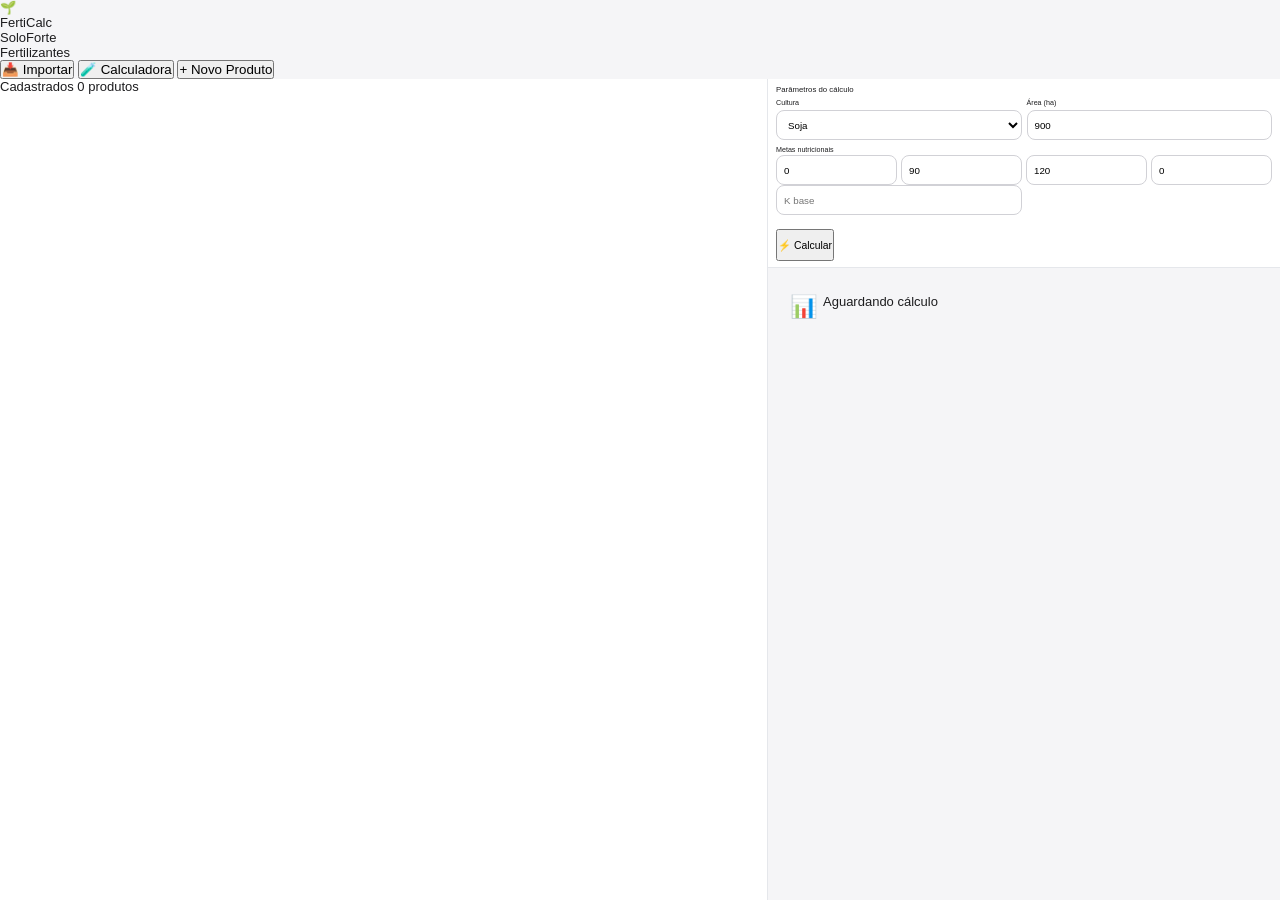
==== commit 056d88fe: "Refactor HTML structure and improve formatting" ====
--- a/index.html
+++ b/index.html
@@ -2,25 +2,23 @@
 <html lang="pt-BR">
 <head>
 <meta charset="UTF-8">
-<meta name="viewport" content="width=device-width,initial-scale=1,maximum-scale=1">
-<meta name="theme-color" content="#007AFF">
+<meta name="viewport" content="width=device-width,initial-scale=1">
 <title>FertiCalc — SoloForte</title>
 <link rel="stylesheet" href="app.css">
 </head>
 
 <body>
 
-<!-- HEADER -->
 <header id="hdr">
   <div class="brand">
     <div class="brand-logo">🌱</div>
-    <div class="brand-txt">
+    <div>
       <div class="brand-name">FertiCalc</div>
       <div class="brand-sub">SoloForte</div>
     </div>
   </div>
 
-  <span class="ht" id="hdr-title">Fertilizantes</span>
+  <span class="ht">Fertilizantes</span>
 
   <div class="hr">
     <button class="btn-xs" onclick="navTo('import')">📥 Importar</button>
@@ -29,22 +27,21 @@
   </div>
 </header>
 
-<!-- MAIN -->
 <div id="body">
 
   <!-- ESQUERDA -->
   <section id="lp">
     <div class="ph">
       <span class="pt">Cadastrados</span>
-      <span class="pc" id="fert-cnt">0 produtos</span>
+      <span id="fert-cnt">0 produtos</span>
     </div>
-    <div class="pl" id="flist"></div>
+    <div id="flist" class="pl"></div>
   </section>
 
   <!-- DIREITA -->
   <section id="rp">
 
-    <div class="view active" id="view-calc">
+    <div class="view active">
 
       <div class="filters">
 
@@ -53,39 +50,40 @@
         <div class="g2">
           <div class="fi">
             <span class="sl">Cultura</span>
-            <select class="sel" id="fc">
+            <select class="sel">
               <option>Soja</option>
               <option>Milho</option>
             </select>
           </div>
+
           <div class="fi">
             <span class="sl">Área (ha)</span>
-            <input type="number" class="inp" id="fa" value="900">
+            <input type="number" id="fa" class="inp" value="900">
           </div>
         </div>
 
         <span class="sl">Metas nutricionais</span>
 
         <div class="g4">
-          <div class="fi"><span class="sl">N</span><input class="inp" id="fn" value="0"></div>
-          <div class="fi"><span class="sl">P₂O₅</span><input class="inp" id="fp" value="90"></div>
-          <div class="fi"><span class="sl">K₂O</span><input class="inp" id="fk" value="120"></div>
-          <div class="fi"><span class="sl">S</span><input class="inp" id="fs" value="0"></div>
+          <input id="fn" class="inp" value="0">
+          <input id="fp" class="inp" value="90">
+          <input id="fk" class="inp" value="120">
+          <input id="fs" class="inp" value="0">
         </div>
 
         <div class="g2">
-          <div class="fi">
-            <span class="sl">K₂O máx. base</span>
-            <input class="inp" id="fkbase" value="0">
-          </div>
+          <input id="fkbase" class="inp" placeholder="K base">
         </div>
 
-        <div style="display:flex;gap:6px;margin-top:8px;flex-wrap:wrap">
+        <div style="display:flex;gap:8px;margin-top:8px;flex-wrap:wrap">
 
           <button class="btn-c" onclick="run()">⚡ Calcular</button>
 
           <!-- ✅ BOTÃO NOVO -->
-          <button id="btn-reset" class="btn-outline" style="display:none" onclick="resetCalc()">
+          <button id="btn-reset"
+            class="btn-outline"
+            style="display:none"
+            onclick="resetCalc()">
             ← Refazer cálculo
           </button>
 
@@ -96,8 +94,8 @@
       <!-- RESULTADO -->
       <div id="res-scroll">
 
-        <div class="empty-r" id="emp-calc">
-          <div style="font-size:24px">📊</div>
+        <div id="emp-calc" class="empty-r">
+          <div style="font-size:22px">📊</div>
           <div>Aguardando cálculo</div>
         </div>
 
@@ -110,7 +108,6 @@
   </section>
 </div>
 
-<!-- TOAST -->
 <div id="tw"></div>
 
 <script src="app.js"></script>
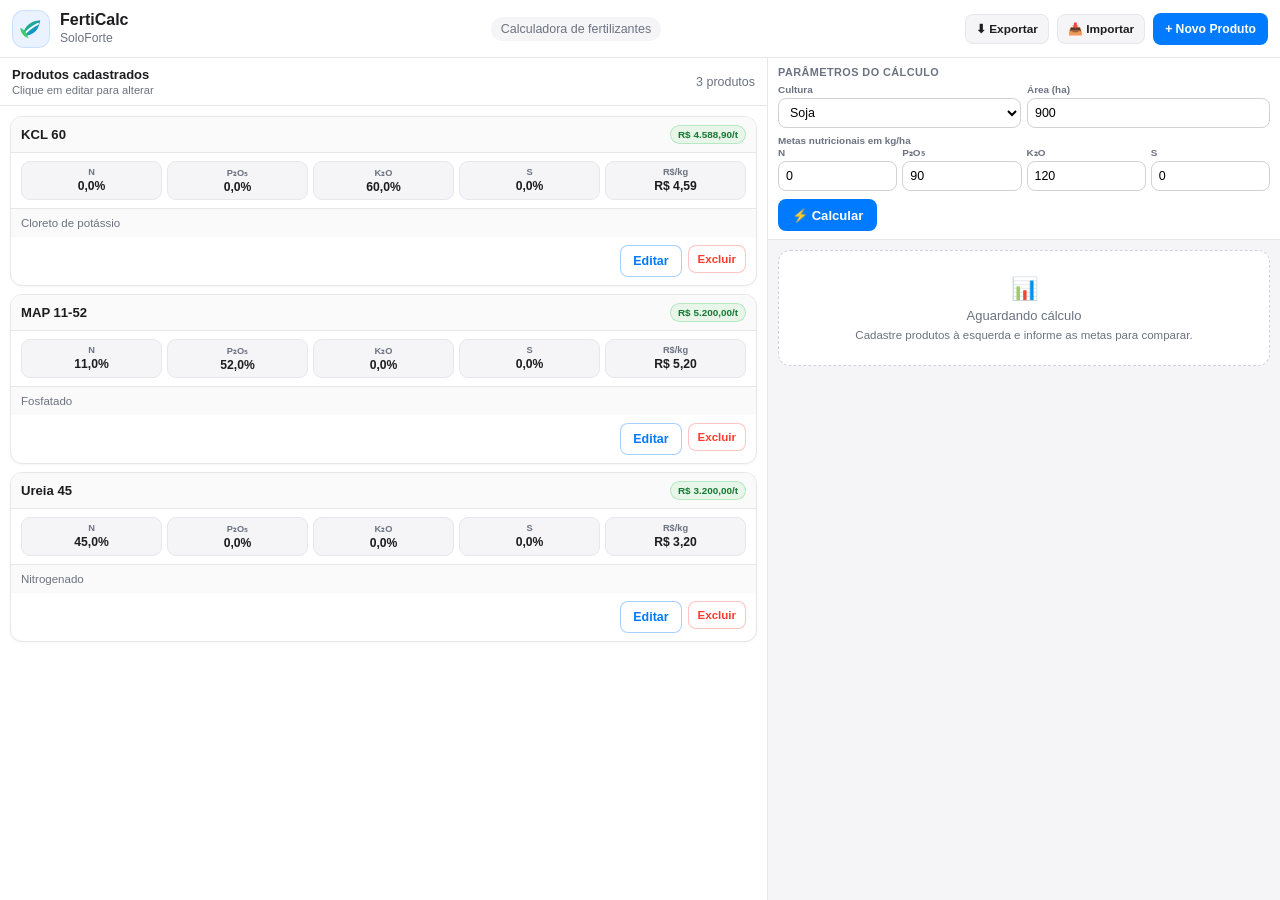
==== commit 0c886a23: "Add files via upload" ====
--- a/index.html
+++ b/index.html
@@ -1,116 +1,149 @@
 <!DOCTYPE html>
 <html lang="pt-BR">
 <head>
-<meta charset="UTF-8">
-<meta name="viewport" content="width=device-width,initial-scale=1">
-<title>FertiCalc — SoloForte</title>
-<link rel="stylesheet" href="app.css">
+  <meta charset="UTF-8" />
+  <meta name="viewport" content="width=device-width, initial-scale=1" />
+  <title>FertiCalc — SoloForte</title>
+  <link rel="stylesheet" href="app.css" />
 </head>
+<body>
+  <header id="hdr">
+    <div class="brand" aria-label="FertiCalc SoloForte">
+      <div class="brand-logo" aria-hidden="true">
+        <svg viewBox="0 0 64 64" role="img" focusable="false">
+          <defs>
+            <linearGradient id="leafGrad" x1="0" y1="0" x2="1" y2="1">
+              <stop offset="0" stop-color="#34C759" />
+              <stop offset="1" stop-color="#007AFF" />
+            </linearGradient>
+          </defs>
+          <circle cx="32" cy="32" r="30" fill="#EAF2FF" />
+          <path d="M47.6 17.4C31.1 18.5 20.1 27.6 18.2 43.3c9.2.8 20.3-3.1 25.1-12.4 2.1-4 3.2-8.6 4.3-13.5Z" fill="url(#leafGrad)" />
+          <path d="M18.8 43.2c6.9-9.1 14.2-14.9 24.9-20" fill="none" stroke="#FFFFFF" stroke-width="3.2" stroke-linecap="round" />
+          <path d="M24.6 39.8c-2.5-4.7-5.8-8.2-10.9-10.1 1.1 9.1 5.9 15 14 17.7" fill="#34C759" opacity=".88" />
+        </svg>
+      </div>
+      <div>
+        <div class="brand-name">FertiCalc</div>
+        <div class="brand-sub">SoloForte</div>
+      </div>
+    </div>
 
-<body>
+    <span class="ht">Calculadora de fertilizantes</span>
 
-<header id="hdr">
-  <div class="brand">
-    <div class="brand-logo">🌱</div>
-    <div>
-      <div class="brand-name">FertiCalc</div>
-      <div class="brand-sub">SoloForte</div>
+    <div class="hr">
+      <button class="btn-xs" type="button" onclick="exportProducts()">⬇ Exportar</button>
+      <button class="btn-xs" type="button" onclick="document.getElementById('fileImport').click()">📥 Importar</button>
+      <input id="fileImport" type="file" accept=".json" hidden />
+      <button class="btn-add" type="button" onclick="openAddProduct()">+ Novo Produto</button>
     </div>
-  </div>
+  </header>
 
-  <span class="ht">Fertilizantes</span>
+  <main id="body">
+    <section id="lp" aria-label="Produtos cadastrados">
+      <div class="ph">
+        <div>
+          <span class="pt">Produtos cadastrados</span>
+          <span class="hint">Clique em editar para alterar</span>
+        </div>
+        <span id="fert-cnt">0 produtos</span>
+      </div>
+      <div id="flist" class="pl"></div>
+    </section>
 
-  <div class="hr">
-    <button class="btn-xs" onclick="navTo('import')">📥 Importar</button>
-    <button class="btn-xs" onclick="navTo('calc')">🧪 Calculadora</button>
-    <button class="btn-add" onclick="openAddProduct()">+ Novo Produto</button>
-  </div>
-</header>
+    <section id="rp" aria-label="Calculadora">
+      <div class="view active">
+        <div class="filters">
+          <div class="ftitle">Parâmetros do cálculo</div>
 
-<div id="body">
+          <div class="g2">
+            <label class="fi">
+              <span class="sl">Cultura</span>
+              <select id="culture" class="sel">
+                <option>Soja</option>
+                <option>Milho</option>
+                <option>Arroz</option>
+                <option>Algodão</option>
+                <option>Outro</option>
+              </select>
+            </label>
 
-  <!-- ESQUERDA -->
-  <section id="lp">
-    <div class="ph">
-      <span class="pt">Cadastrados</span>
-      <span id="fert-cnt">0 produtos</span>
-    </div>
-    <div id="flist" class="pl"></div>
-  </section>
-
-  <!-- DIREITA -->
-  <section id="rp">
-
-    <div class="view active">
-
-      <div class="filters">
-
-        <div class="ftitle">Parâmetros do cálculo</div>
-
-        <div class="g2">
-          <div class="fi">
-            <span class="sl">Cultura</span>
-            <select class="sel">
-              <option>Soja</option>
-              <option>Milho</option>
-            </select>
+            <label class="fi">
+              <span class="sl">Área (ha)</span>
+              <input type="number" id="fa" class="inp" value="900" min="0" step="0.01" />
+            </label>
           </div>
 
-          <div class="fi">
-            <span class="sl">Área (ha)</span>
-            <input type="number" id="fa" class="inp" value="900">
+          <span class="sl mt">Metas nutricionais em kg/ha</span>
+          <div class="g4 nutrients">
+            <label class="fi"><span class="sl">N</span><input id="fn" class="inp" value="0" inputmode="decimal" /></label>
+            <label class="fi"><span class="sl">P₂O₅</span><input id="fp" class="inp" value="90" inputmode="decimal" /></label>
+            <label class="fi"><span class="sl">K₂O</span><input id="fk" class="inp" value="120" inputmode="decimal" /></label>
+            <label class="fi"><span class="sl">S</span><input id="fs" class="inp" value="0" inputmode="decimal" /></label>
+          </div>
+
+          <div class="actions">
+            <button class="btn-c" type="button" onclick="run()">⚡ Calcular</button>
+            <button id="btn-reset" class="btn-outline" type="button" style="display:none" onclick="resetCalc()">← Refazer cálculo</button>
           </div>
         </div>
 
-        <span class="sl">Metas nutricionais</span>
+        <div id="res-scroll">
+          <div id="emp-calc" class="empty-r">
+            <div class="empty-icon" aria-hidden="true">📊</div>
+            <div>Aguardando cálculo</div>
+            <small>Cadastre produtos à esquerda e informe as metas para comparar.</small>
+          </div>
+          <div id="res-cards" style="display:none"></div>
+        </div>
+      </div>
+    </section>
+  </main>
 
-        <div class="g4">
-          <input id="fn" class="inp" value="0">
-          <input id="fp" class="inp" value="90">
-          <input id="fk" class="inp" value="120">
-          <input id="fs" class="inp" value="0">
+  <dialog id="productModal" class="modal">
+    <form id="productForm" method="dialog" class="modal-card">
+      <div class="modal-head">
+        <div>
+          <h2 id="modalTitle">Novo produto</h2>
+          <p>Informe concentração dos nutrientes em % e preço em R$/t.</p>
         </div>
-
-        <div class="g2">
-          <input id="fkbase" class="inp" placeholder="K base">
-        </div>
-
-        <div style="display:flex;gap:8px;margin-top:8px;flex-wrap:wrap">
-
-          <button class="btn-c" onclick="run()">⚡ Calcular</button>
-
-          <!-- ✅ BOTÃO NOVO -->
-          <button id="btn-reset"
-            class="btn-outline"
-            style="display:none"
-            onclick="resetCalc()">
-            ← Refazer cálculo
-          </button>
-
-        </div>
-
+        <button class="icon-btn" type="button" onclick="closeProductModal()" aria-label="Fechar">×</button>
       </div>
 
-      <!-- RESULTADO -->
-      <div id="res-scroll">
+      <input type="hidden" id="prodId" />
 
-        <div id="emp-calc" class="empty-r">
-          <div style="font-size:22px">📊</div>
-          <div>Aguardando cálculo</div>
-        </div>
+      <label class="fi full">
+        <span class="sl">Nome do produto</span>
+        <input id="prodName" class="inp" placeholder="Ex.: KCL 60" required />
+      </label>
 
-        <div id="res-cards" style="display:none"></div>
-
+      <div class="g2">
+        <label class="fi">
+          <span class="sl">Preço R$/t</span>
+          <input id="prodPrice" class="inp" inputmode="decimal" placeholder="Ex.: 4588,90" required />
+        </label>
+        <label class="fi">
+          <span class="sl">Observação</span>
+          <input id="prodNote" class="inp" placeholder="Opcional" />
+        </label>
       </div>
 
-    </div>
+      <span class="sl mt">Garantias / concentração (%)</span>
+      <div class="g4 nutrients">
+        <label class="fi"><span class="sl">N %</span><input id="prodN" class="inp" value="0" inputmode="decimal" /></label>
+        <label class="fi"><span class="sl">P₂O₅ %</span><input id="prodP" class="inp" value="0" inputmode="decimal" /></label>
+        <label class="fi"><span class="sl">K₂O %</span><input id="prodK" class="inp" value="0" inputmode="decimal" /></label>
+        <label class="fi"><span class="sl">S %</span><input id="prodS" class="inp" value="0" inputmode="decimal" /></label>
+      </div>
 
-  </section>
-</div>
+      <div class="modal-actions">
+        <button class="btn-outline" type="button" onclick="closeProductModal()">Cancelar</button>
+        <button class="btn-c" type="submit">Salvar produto</button>
+      </div>
+    </form>
+  </dialog>
 
-<div id="tw"></div>
-
-<script src="app.js"></script>
-
+  <div id="tw" aria-live="polite" aria-atomic="true"></div>
+  <script src="app.js"></script>
 </body>
 </html>
--- a/app.css
+++ b/app.css
@@ -1,166 +1,95 @@
-/* ===== RESET ===== */
-*,*::before,*::after{box-sizing:border-box;margin:0;padding:0}
-
-/* ===== TOKENS ===== */
-:root{
- --bl:#007AFF;--bld:#0051D5;--bll:#EAF2FF;
- --bg:#fff;--bgs:#F5F5F7;--bd:#E5E7EB;--bds:#D1D1D6;
- --tx:#1D1D1F;--txs:#6B7280;--txm:#9CA3AF;
- --ok:#34C759;--er:#FF3B30;--wn:#FF9500;
- --ok-bg:#E8F5E9;--er-bg:#FFEBEE;--wn-bg:#FFF3E0;
- --fn:-apple-system,BlinkMacSystemFont,'Helvetica Neue',Arial,sans-serif;
- --r:8px;--rm:12px;--rl:16px;
+/* =========================== FertiCalc — app.css COMPLETO =========================== */
+*, *::before, *::after { box-sizing: border-box; margin: 0; padding: 0; }
+:root {
+  --bl:#007AFF; --bld:#0051D5; --bll:#EAF2FF;
+  --bg:#FFFFFF; --bgs:#F5F5F7; --bd:#E5E7EB; --bds:#D1D1D6;
+  --tx:#1D1D1F; --txs:#6B7280; --txm:#9CA3AF;
+  --ok:#34C759; --er:#FF3B30; --wn:#FF9500;
+  --ok-bg:#E8F5E9; --er-bg:#FFEBEE; --wn-bg:#FFF3E0;
+  --fn:-apple-system,BlinkMacSystemFont,"Helvetica Neue",Arial,sans-serif;
+  --r:8px; --rm:12px; --rl:16px;
 }
-
-body{
- font-family:var(--fn);
- background:var(--bgs);
- color:var(--tx);
- font-size:13px;
- height:100vh;
- display:flex;
- flex-direction:column;
- overflow:hidden
+body { font-family:var(--fn); background:var(--bgs); color:var(--tx); font-size:13px; height:100vh; display:flex; flex-direction:column; overflow:hidden; }
+#hdr { height:58px; background:var(--bg); border-bottom:1px solid var(--bd); display:flex; align-items:center; justify-content:space-between; gap:12px; padding:8px 12px; flex-shrink:0; }
+.brand { display:flex; align-items:center; gap:10px; min-width:175px; }
+.brand-logo { width:38px; height:38px; border-radius:12px; overflow:hidden; flex:0 0 38px; display:grid; place-items:center; background:var(--bll); box-shadow:inset 0 0 0 1px rgba(0,122,255,.14); }
+.brand-logo svg { width:100%; height:100%; display:block; }
+.brand-name { font-weight:900; font-size:1rem; line-height:1; }
+.brand-sub { color:var(--txs); font-size:.76rem; margin-top:3px; }
+.ht { font-size:.78rem; color:var(--txs); padding:5px 10px; background:var(--bgs); border-radius:999px; white-space:nowrap; }
+.hr { display:flex; align-items:center; gap:8px; flex-wrap:wrap; justify-content:flex-end; }
+#body { display:grid; grid-template-columns:60% 40%; flex:1; overflow:hidden; min-height:0; }
+#lp { border-right:1px solid var(--bd); background:var(--bg); display:flex; flex-direction:column; overflow:hidden; }
+#rp { background:var(--bgs); display:flex; flex-direction:column; overflow:hidden; min-height:0; }
+.view { display:flex; flex-direction:column; min-height:0; height:100%; }
+.ph { min-height:48px; display:flex; align-items:center; justify-content:space-between; gap:10px; padding:8px 12px; border-bottom:1px solid var(--bd); flex-shrink:0; }
+.pt { font-weight:900; display:block; }
+.hint { display:block; margin-top:2px; color:var(--txs); font-size:.7rem; }
+#fert-cnt { color:var(--txs); font-size:.78rem; white-space:nowrap; }
+.pl { flex:1; overflow-y:auto; padding:10px; }
+.filters { padding:8px 10px; background:#FFFFFF; border-bottom:1px solid var(--bd); flex-shrink:0; }
+.ftitle { font-size:.68rem; margin-bottom:6px; font-weight:900; color:var(--txs); text-transform:uppercase; letter-spacing:.04em; }
+.g2 { display:grid; grid-template-columns:1fr 1fr; gap:6px; }
+.g3 { display:grid; grid-template-columns:1fr 1fr 1fr; gap:6px; }
+.g4 { display:grid; grid-template-columns:repeat(4,1fr); gap:5px; }
+.fi { display:flex; flex-direction:column; gap:2px; }
+.fi.full { margin-bottom:8px; }
+.sl { font-size:.62rem; margin-bottom:1px; color:var(--txs); font-weight:800; }
+.mt { display:block; margin-top:7px; }
+input.inp, select.sel { width:100%; border:1px solid var(--bds); border-radius:var(--r); background:#FFFFFF; font-size:.78rem; padding:5px 7px; height:30px; outline:none; }
+input.inp:focus, select.sel:focus { border-color:var(--bl); box-shadow:0 0 0 3px rgba(0,122,255,.12); }
+.actions, .modal-actions { display:flex; gap:8px; margin-top:8px; flex-wrap:wrap; }
+.modal-actions { justify-content:flex-end; margin-top:14px; }
+button { font-family:inherit; cursor:pointer; border:0; }
+.btn-xs, .btn-add, .btn-c, .btn-outline, .btn-danger, .icon-btn { border-radius:var(--r); font-weight:900; transition:transform .12s ease, filter .12s ease, background .12s ease; }
+.btn-xs { height:30px; padding:0 10px; background:var(--bgs); color:var(--tx); border:1px solid var(--bd); font-size:.74rem; }
+.btn-add, .btn-c { background:var(--bl); color:#FFFFFF; }
+.btn-add { height:32px; padding:0 12px; font-size:.76rem; }
+.btn-c { height:32px; font-size:.82rem; padding:0 14px; }
+.btn-outline { height:32px; font-size:.78rem; padding:0 12px; background:#FFFFFF; color:var(--bl); border:1px solid rgba(0,122,255,.35); }
+.btn-danger { height:28px; font-size:.72rem; padding:0 9px; background:#fff; color:var(--er); border:1px solid rgba(255,59,48,.30); }
+.icon-btn { width:32px; height:32px; background:var(--bgs); color:var(--tx); font-size:1.2rem; }
+button:hover { filter:brightness(.98); } button:active { transform:translateY(1px); }
+#res-scroll { flex:1; min-height:0; overflow-y:auto; padding:10px; }
+.empty-r { height:auto; min-height:116px; padding:18px 12px; gap:6px; text-align:center; color:var(--txs); background:#FFFFFF; border:1px dashed var(--bds); border-radius:var(--rm); display:flex; flex-direction:column; align-items:center; justify-content:center; }
+.empty-r small { font-size:.72rem; }
+.empty-icon { font-size:22px; }
+.rc, .rc-win, .prod-card { background:#FFFFFF; border:1px solid var(--bd); border-radius:var(--rm); overflow:hidden; margin-bottom:8px; box-shadow:0 1px 3px rgba(0,0,0,.04); }
+.rc-win { border-color:rgba(52,199,89,.38); box-shadow:0 8px 24px rgba(52,199,89,.10); }
+.rh { padding:8px 10px; background:linear-gradient(135deg,rgba(52,199,89,.12),rgba(0,122,255,.08)); border-bottom:1px solid var(--bd); display:flex; align-items:center; justify-content:space-between; gap:8px; }
+.prod-card .rh { background:#FAFAFA; }
+.rht { font-size:.82rem; font-weight:900; overflow:hidden; text-overflow:ellipsis; white-space:nowrap; }
+.badge { font-size:.62rem; color:#147A33; background:var(--ok-bg); border:1px solid rgba(52,199,89,.28); padding:3px 7px; border-radius:999px; font-weight:900; white-space:nowrap; }
+.badge.warn { color:#A35A00; background:var(--wn-bg); border-color:rgba(255,149,0,.35); }
+.rp-item { padding:8px 10px; display:grid; grid-template-columns:1fr auto; gap:10px; align-items:center; border-bottom:1px solid var(--bd); }
+.rp-item:last-child { border-bottom:0; }
+.rpn { font-size:.76rem; color:var(--txs); font-weight:800; }
+.rpv { font-size:.82rem; font-weight:900; text-align:right; }
+.rs { padding:8px 10px; font-size:.72rem; color:var(--txs); background:#FAFAFA; }
+.prod-grid { padding:8px 10px; display:grid; grid-template-columns:repeat(5,1fr); gap:5px; border-bottom:1px solid var(--bd); }
+.nut-pill { background:var(--bgs); border:1px solid var(--bd); border-radius:9px; padding:5px 6px; text-align:center; }
+.nut-pill span { display:block; font-size:.58rem; color:var(--txs); font-weight:900; }
+.nut-pill strong { display:block; margin-top:2px; font-size:.76rem; }
+.prod-actions { padding:8px 10px; display:flex; gap:6px; flex-wrap:wrap; justify-content:flex-end; }
+.results-only .filters { display:none; }
+.compact #res-scroll { padding:8px 10px; }
+.modal { border:0; border-radius:var(--rl); padding:0; width:min(620px, calc(100vw - 24px)); box-shadow:0 24px 80px rgba(0,0,0,.25); }
+.modal::backdrop { background:rgba(0,0,0,.35); backdrop-filter:blur(2px); }
+.modal-card { padding:14px; background:#fff; }
+.modal-head { display:flex; align-items:flex-start; justify-content:space-between; gap:12px; margin-bottom:12px; }
+.modal h2 { font-size:1rem; margin-bottom:3px; }
+.modal p { color:var(--txs); font-size:.76rem; }
+#tw { position:fixed; right:14px; bottom:14px; z-index:999; display:flex; flex-direction:column; gap:8px; pointer-events:none; }
+.t { background:#FFFFFF; color:var(--tx); border:1px solid var(--bd); border-left:4px solid var(--bl); border-radius:10px; padding:10px 12px; box-shadow:0 10px 30px rgba(0,0,0,.12); font-weight:900; max-width:300px; }
+.t.ok { border-left-color:var(--ok); } .t.er { border-left-color:var(--er); } .t.wn { border-left-color:var(--wn); }
+::-webkit-scrollbar { height:3px; width:3px; } ::-webkit-scrollbar-thumb { background:var(--bds); border-radius:2px; }
+@media (max-width:860px) {
+  body { overflow:auto; height:auto; min-height:100vh; }
+  #body { grid-template-columns:1fr; overflow:visible; }
+  #lp, #rp { min-height:280px; overflow:visible; }
+  #hdr { height:auto; align-items:flex-start; flex-wrap:wrap; }
+  .ht { order:3; }
+  .hr { width:100%; justify-content:flex-start; }
+  .g4 { grid-template-columns:1fr 1fr; }
+  .prod-grid { grid-template-columns:1fr 1fr; }
 }
-
-/* ===== LAYOUT ===== */
-#body{
- display:grid;
- grid-template-columns:60% 40%;
- flex:1;
- overflow:hidden;
- min-height:0
-}
-
-#lp{
- border-right:1px solid var(--bd);
- background:var(--bg);
- display:flex;
- flex-direction:column;
- overflow:hidden
-}
-
-#rp{
- background:var(--bgs);
- display:flex;
- flex-direction:column;
- overflow:hidden;
- min-height:0
-}
-
-/* ===== FILTROS (MAIS COMPACTO) ===== */
-.filters{
- padding:6px 8px;
- background:#fff;
- border-bottom:1px solid var(--bd);
- flex-shrink:0
-}
-
-.ftitle{
- font-size:.6em;
- margin-bottom:5px
-}
-
-.g2{display:grid;grid-template-columns:1fr 1fr;gap:5px}
-.g3{display:grid;grid-template-columns:1fr 1fr 1fr;gap:5px}
-.g4{display:grid;grid-template-columns:1fr 1fr 1fr 1fr;gap:4px}
-
-.fi{display:flex;flex-direction:column;gap:2px}
-
-.sl{
- font-size:.55em;
- margin-bottom:1px;
-}
-
-/* ===== INPUTS ===== */
-input.inp,select.sel{
- width:100%;
- border:1px solid var(--bds);
- border-radius:var(--r);
- background:#fff;
- font-size:.75em;
- padding:5px 7px;
- height:30px
-}
-
-/* ===== RESULTADO (CORREÇÃO PRINCIPAL) ===== */
-#res-scroll{
- flex:unset;
- max-height:55vh;
- overflow-y:auto;
- padding:8px 10px
-}
-
-#res-scroll::-webkit-scrollbar{width:3px}
-#res-scroll::-webkit-scrollbar-thumb{background:var(--bds)}
-
-/* ===== TELA VAZIA (ANTES GIGANTE) ===== */
-.empty-r{
- height:auto;
- padding:18px 12px;
- gap:6px;
- text-align:center
-}
-
-/* ===== CARDS MAIS COMPACTOS ===== */
-.rc,.rc-win{
- margin-bottom:8px;
-}
-
-.rh{
- padding:6px 10px;
-}
-
-.rp-item{
- padding:6px 10px;
-}
-
-.rs{
- padding:6px 10px;
-}
-
-.rr{
- font-size:.7em;
-}
-
-.rht{
- font-size:.75em;
-}
-
-.rpn{
- font-size:.75em;
-}
-
-/* ===== BOTÃO ===== */
-.btn-c{
- height:32px;
- font-size:.8em;
- margin-top:6px
-}
-
-/* ===== MODO COMPACTO APÓS CÁLCULO ===== */
-.compact .filters{
- padding:4px 6px;
-}
-
-.compact .g2,
-.compact .g3,
-.compact .g4{
- gap:3px;
-}
-
-.compact #res-scroll{
- max-height:65vh;
-}
-
-/* ===== SCROLL BARS ===== */
-::-webkit-scrollbar{
- height:3px;
- width:3px;
-}
-
-::-webkit-scrollbar-thumb{
- background:var(--bds);
- border-radius:2px;
-}
-``
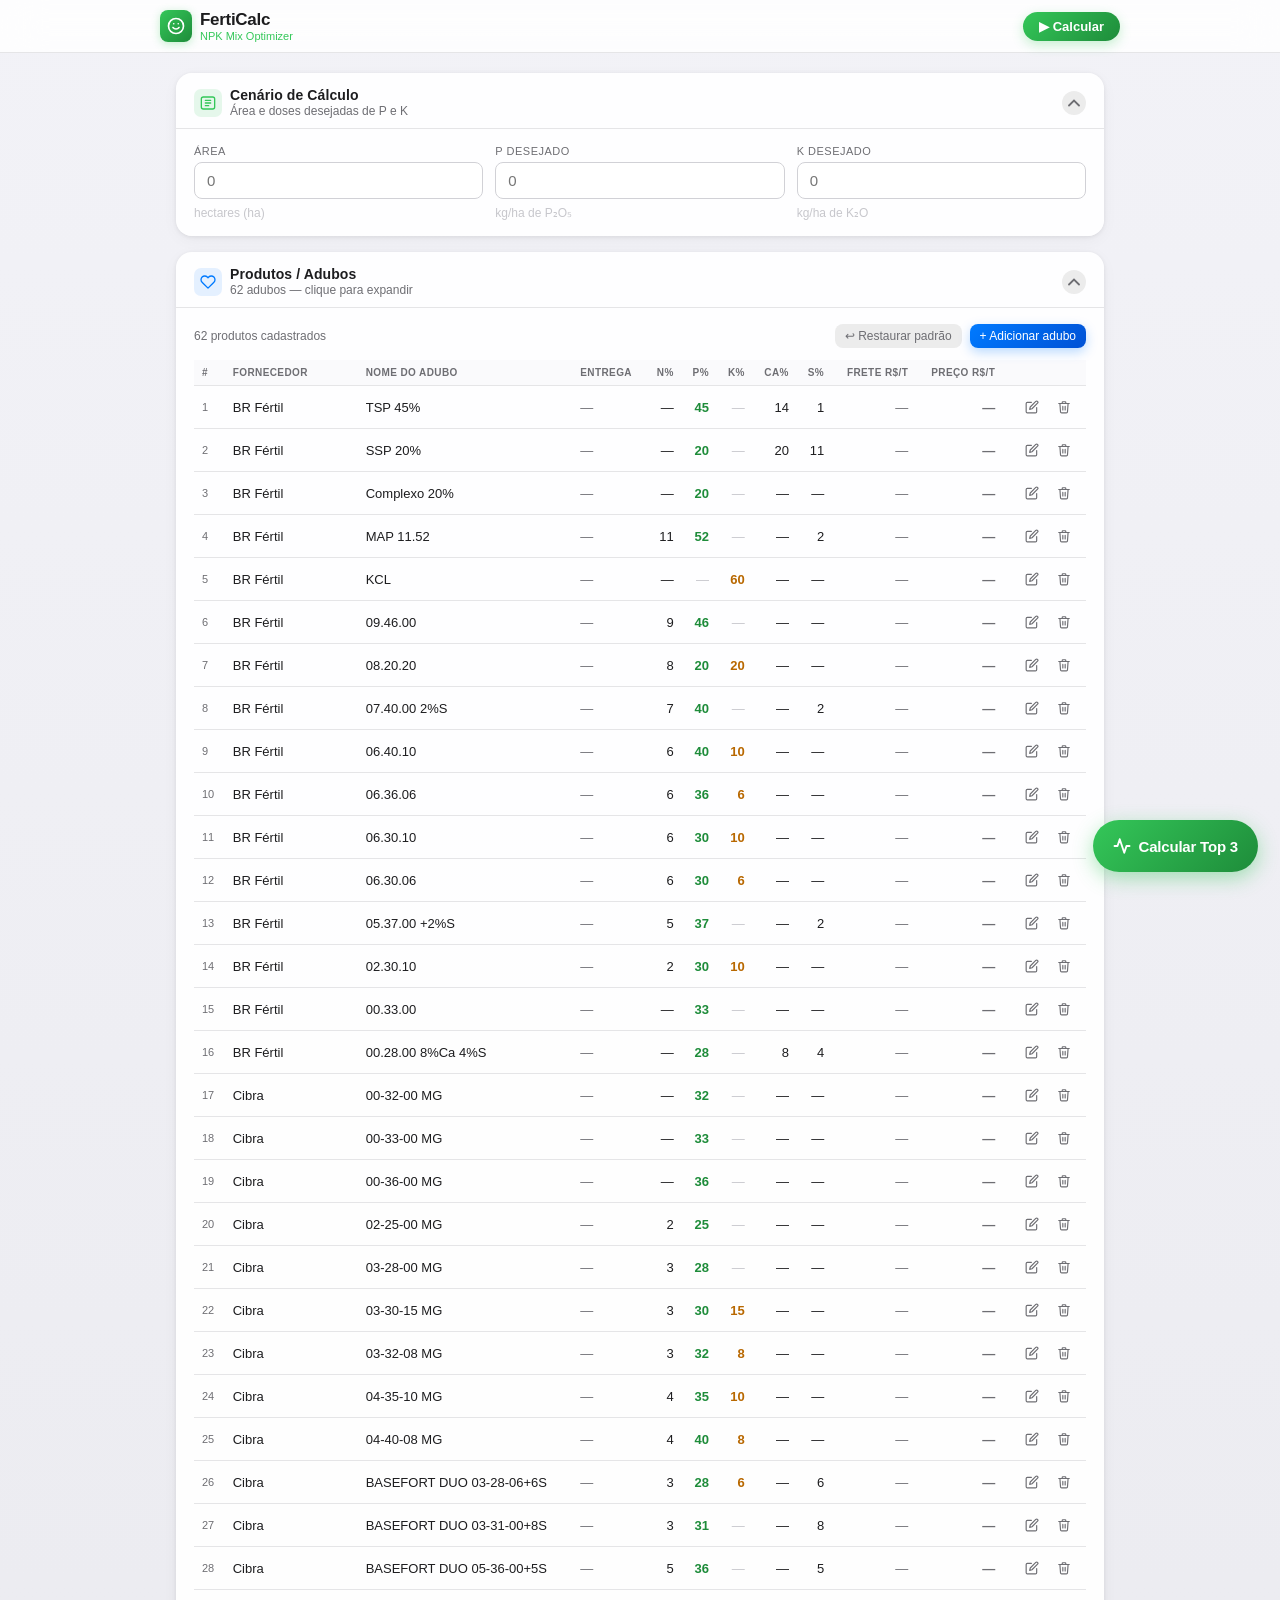
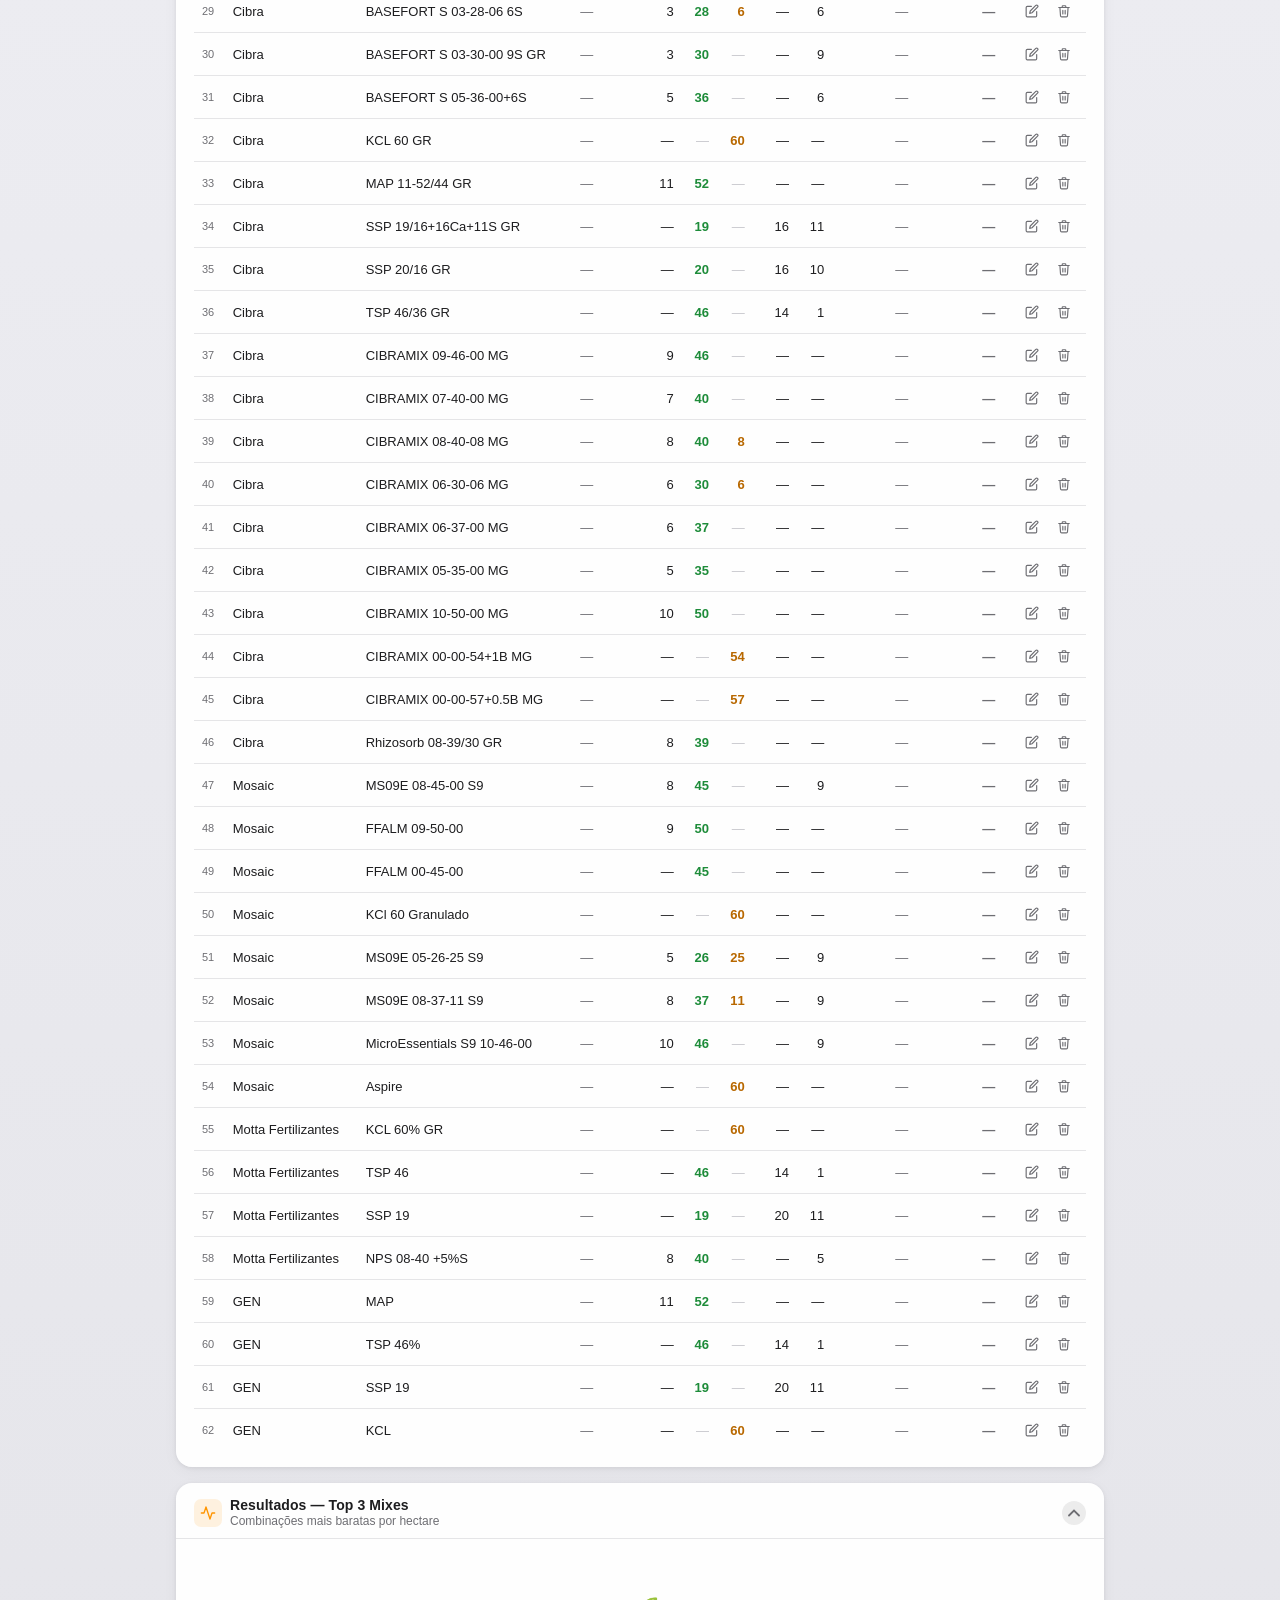
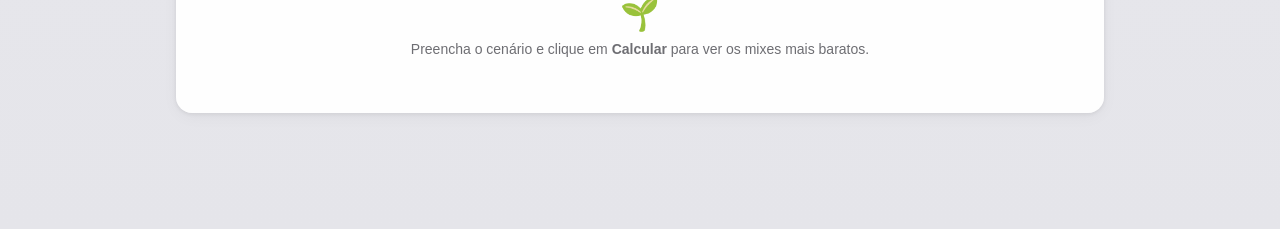
==== commit 8fbfb409: "Rename ferticale.html to index.html" ====
--- a/index.html
+++ b/index.html
@@ -1,149 +1,1168 @@
 <!DOCTYPE html>
 <html lang="pt-BR">
 <head>
-  <meta charset="UTF-8" />
-  <meta name="viewport" content="width=device-width, initial-scale=1" />
-  <title>FertiCalc — SoloForte</title>
-  <link rel="stylesheet" href="app.css" />
+<meta charset="UTF-8">
+<meta name="viewport" content="width=device-width, initial-scale=1.0">
+<title>FertiCalc — Calculadora NPK</title>
+<style>
+  *, *::before, *::after { box-sizing: border-box; margin: 0; padding: 0; }
+
+  :root {
+    --blue:       #007AFF;
+    --blue-dark:  #0051D5;
+    --green:      #34C759;
+    --green-dark: #1E8C3A;
+    --red:        #FF3B30;
+    --bg:         #F5F5F7;
+    --bg2:        #ECECEC;
+    --white:      #FFFFFF;
+    --text1:      #1D1D1F;
+    --text2:      #6E6E73;
+    --text3:      #C7C7CC;
+    --border:     #D1D1D6;
+    --border2:    #E5E5E7;
+    --radius-lg:  16px;
+    --radius-md:  12px;
+    --radius-sm:  8px;
+    --shadow-card: 0 1px 4px rgba(0,0,0,0.08), 0 4px 16px rgba(0,0,0,0.04);
+    --shadow-btn:  0 4px 12px rgba(0,122,255,0.28);
+    --shadow-green:0 4px 12px rgba(52,199,89,0.28);
+  }
+
+  body {
+    font-family: -apple-system, BlinkMacSystemFont, 'SF Pro Text', 'Segoe UI', 'Helvetica Neue', Arial, sans-serif;
+    background: linear-gradient(180deg, #F2F2F7 0%, #E5E5EA 100%);
+    min-height: 100vh;
+    color: var(--text1);
+    font-size: 15px;
+    -webkit-font-smoothing: antialiased;
+  }
+
+  /* ── HEADER ── */
+  .app-header {
+    background: rgba(255,255,255,0.85);
+    backdrop-filter: blur(20px);
+    -webkit-backdrop-filter: blur(20px);
+    border-bottom: 1px solid var(--border2);
+    position: sticky; top: 0; z-index: 100;
+    padding: 0 20px;
+  }
+  .header-inner {
+    max-width: 960px; margin: 0 auto;
+    display: flex; align-items: center; justify-content: space-between;
+    height: 52px;
+  }
+  .header-logo {
+    display: flex; align-items: center; gap: 8px;
+  }
+  .logo-icon {
+    width: 32px; height: 32px; border-radius: 8px;
+    background: linear-gradient(135deg, #34C759 0%, #1E8C3A 100%);
+    display: flex; align-items: center; justify-content: center;
+    box-shadow: 0 2px 8px rgba(52,199,89,0.3);
+    flex-shrink: 0;
+  }
+  .logo-icon svg { width: 18px; height: 18px; }
+  .logo-text { font-size: 17px; font-weight: 600; color: var(--text1); letter-spacing: -0.3px; }
+  .logo-badge { font-size: 11px; color: var(--green); font-weight: 500; }
+  .header-calc-btn {
+    background: linear-gradient(135deg, var(--green) 0%, var(--green-dark) 100%);
+    color: #fff; border: none; border-radius: 20px;
+    padding: 7px 16px; font-size: 13px; font-weight: 600;
+    cursor: pointer; box-shadow: var(--shadow-green);
+    transition: all 0.2s;
+  }
+  .header-calc-btn:hover { transform: translateY(-1px); box-shadow: 0 6px 18px rgba(52,199,89,0.4); }
+  .header-calc-btn:active { transform: translateY(0); }
+
+  /* ── LAYOUT ── */
+  .page { max-width: 960px; margin: 0 auto; padding: 20px 16px 100px; }
+
+  /* ── SECTION CARD ── */
+  .card {
+    background: rgba(255,255,255,0.96);
+    border-radius: var(--radius-lg);
+    box-shadow: var(--shadow-card);
+    overflow: hidden;
+    margin-bottom: 16px;
+  }
+  .card-header {
+    padding: 14px 18px 10px;
+    border-bottom: 1px solid var(--border2);
+    display: flex; align-items: center; gap: 8px;
+    cursor: pointer; user-select: none;
+  }
+  .card-header-left { display: flex; align-items: center; gap: 8px; flex: 1; }
+  .section-icon {
+    width: 28px; height: 28px; border-radius: 7px;
+    display: flex; align-items: center; justify-content: center; flex-shrink: 0;
+  }
+  .section-icon.green { background: rgba(52,199,89,0.12); }
+  .section-icon.blue  { background: rgba(0,122,255,0.10); }
+  .section-icon.orange{ background: rgba(255,149,0,0.12); }
+  .section-icon svg { width: 16px; height: 16px; }
+  .section-title { font-size: 14px; font-weight: 600; color: var(--text1); letter-spacing: 0.1px; }
+  .section-subtitle { font-size: 12px; color: var(--text2); margin-top: 1px; }
+  .collapse-btn {
+    width: 24px; height: 24px; border-radius: 12px;
+    background: var(--bg2); border: none; cursor: pointer;
+    display: flex; align-items: center; justify-content: center;
+    color: var(--text2); font-size: 12px; transition: all 0.2s;
+    flex-shrink: 0;
+  }
+  .collapse-btn:hover { background: var(--border); }
+  .collapse-btn.open svg { transform: rotate(180deg); }
+  .card-body { padding: 16px 18px; }
+  .card-body.collapsed { display: none; }
+
+  /* ── CENÁRIO ── */
+  .scenario-grid {
+    display: grid; grid-template-columns: repeat(3, 1fr); gap: 12px;
+  }
+  @media (max-width: 600px) { .scenario-grid { grid-template-columns: 1fr; } }
+
+  .field-group { display: flex; flex-direction: column; gap: 5px; }
+  .field-label {
+    font-size: 11px; font-weight: 500; color: var(--text2);
+    text-transform: uppercase; letter-spacing: 0.5px;
+  }
+  .field-input {
+    border: 1px solid var(--border);
+    border-radius: var(--radius-sm);
+    padding: 9px 12px;
+    font-size: 15px; font-weight: 500; color: var(--text1);
+    background: #fff;
+    transition: border-color 0.2s, box-shadow 0.2s;
+    outline: none;
+    width: 100%;
+    max-width: 7ch; /* 7 dígitos */
+    min-width: 80px;
+  }
+  .field-input:focus {
+    border-color: var(--blue);
+    box-shadow: 0 0 0 3px rgba(0,122,255,0.10);
+  }
+  .field-input.wide { max-width: 100%; min-width: 0; }
+  .field-unit { font-size: 12px; color: var(--text3); margin-top: 2px; }
+
+  /* number inputs — remove arrows */
+  input[type=number]::-webkit-inner-spin-button,
+  input[type=number]::-webkit-outer-spin-button { -webkit-appearance: none; margin: 0; }
+  input[type=number] { -moz-appearance: textfield; }
+
+  /* ── PRODUCTS TABLE ── */
+  .products-toolbar {
+    display: flex; align-items: center; justify-content: space-between;
+    margin-bottom: 12px; flex-wrap: wrap; gap: 8px;
+  }
+  .products-count { font-size: 12px; color: var(--text2); }
+
+  .btn { border: none; cursor: pointer; border-radius: var(--radius-sm); font-weight: 500; transition: all 0.2s; }
+  .btn-primary {
+    background: linear-gradient(135deg, var(--blue) 0%, var(--blue-dark) 100%);
+    color: #fff; padding: 8px 14px; font-size: 13px;
+    box-shadow: var(--shadow-btn);
+  }
+  .btn-primary:hover { transform: translateY(-1px); box-shadow: 0 6px 16px rgba(0,122,255,0.38); }
+  .btn-primary:active { transform: translateY(0); }
+  .btn-secondary {
+    background: var(--bg2); color: var(--text2);
+    padding: 8px 14px; font-size: 13px;
+  }
+  .btn-secondary:hover { background: var(--border); color: var(--text1); }
+  .btn-danger {
+    background: rgba(255,59,48,0.1); color: var(--red);
+    padding: 8px 14px; font-size: 13px; border: 1px solid rgba(255,59,48,0.2);
+  }
+  .btn-danger:hover { background: rgba(255,59,48,0.18); }
+  .btn-sm { padding: 5px 10px; font-size: 12px; }
+  .btn-icon {
+    width: 28px; height: 28px; padding: 0;
+    display: inline-flex; align-items: center; justify-content: center;
+    border-radius: 6px; border: none; cursor: pointer;
+    background: transparent; color: var(--text2); transition: all 0.15s;
+    font-size: 14px;
+  }
+  .btn-icon:hover { background: var(--bg2); }
+  .btn-icon.del:hover { background: rgba(255,59,48,0.1); color: var(--red); }
+  .btn-icon.edit:hover { background: rgba(0,122,255,0.1); color: var(--blue); }
+
+  .products-scroll { overflow-x: auto; -webkit-overflow-scrolling: touch; }
+  table {
+    width: 100%; border-collapse: collapse; font-size: 13px;
+    min-width: 880px;
+  }
+  thead th {
+    font-size: 10px; font-weight: 600; color: var(--text2);
+    text-transform: uppercase; letter-spacing: 0.4px;
+    padding: 7px 8px; text-align: left;
+    border-bottom: 1px solid var(--border2);
+    white-space: nowrap; background: #FAFAFC;
+  }
+  tbody tr {
+    border-bottom: 1px solid var(--border2);
+    transition: background 0.12s;
+  }
+  tbody tr:last-child { border-bottom: none; }
+  tbody tr:hover { background: #F9F9FB; }
+  tbody tr.editing { background: rgba(0,122,255,0.03); }
+  tbody td { padding: 7px 8px; vertical-align: middle; color: var(--text1); }
+  tbody td.muted { color: var(--text2); }
+
+  /* inline edit inputs in table */
+  .td-input {
+    border: 1px solid var(--border);
+    border-radius: 6px;
+    padding: 4px 6px;
+    font-size: 12px; color: var(--text1);
+    background: #fff;
+    outline: none;
+    transition: border-color 0.2s, box-shadow 0.2s;
+  }
+  .td-input:focus { border-color: var(--blue); box-shadow: 0 0 0 2px rgba(0,122,255,0.10); }
+  .td-input.num { width: 52px; text-align: right; max-width: 7ch; }
+  .td-input.name { width: 130px; }
+  .td-input.supplier { width: 110px; }
+  .td-input.delivery { width: 80px; }
+  .td-input.price { width: 72px; text-align: right; max-width: 7ch; }
+
+  .td-select {
+    border: 1px solid var(--border);
+    border-radius: 6px; padding: 4px 6px;
+    font-size: 12px; color: var(--text1); background: #fff;
+    outline: none; cursor: pointer;
+    appearance: none; -webkit-appearance: none;
+    background-image: url("data:image/svg+xml,%3Csvg xmlns='http://www.w3.org/2000/svg' width='10' height='6'%3E%3Cpath d='M0 0l5 6 5-6z' fill='%2386868B'/%3E%3C/svg%3E");
+    background-repeat: no-repeat;
+    background-position: right 6px center;
+    padding-right: 20px;
+    min-width: 100px;
+  }
+  .td-select:focus { border-color: var(--blue); box-shadow: 0 0 0 2px rgba(0,122,255,0.10); }
+
+  /* nutrient badges in view mode */
+  .npk-row { display: flex; gap: 4px; flex-wrap: wrap; }
+  .npk-badge {
+    font-size: 10px; font-weight: 600; border-radius: 4px;
+    padding: 1px 5px; white-space: nowrap;
+  }
+  .npk-n { background: rgba(0,122,255,0.1); color: #0051D5; }
+  .npk-p { background: rgba(52,199,89,0.12); color: #1E8C3A; }
+  .npk-k { background: rgba(255,149,0,0.12); color: #B86800; }
+  .npk-ca { background: rgba(90,200,250,0.15); color: #007AAA; }
+  .npk-s { background: rgba(255,204,0,0.15); color: #997000; }
+
+  /* ── TOP 3 RESULTS ── */
+  .results-empty {
+    text-align: center; padding: 40px 20px;
+    color: var(--text2); font-size: 14px;
+  }
+  .results-empty .results-icon { font-size: 32px; margin-bottom: 8px; }
+
+  .result-cards { display: flex; flex-direction: column; gap: 14px; }
+
+  .result-card {
+    border-radius: var(--radius-md);
+    border: 1.5px solid var(--border2);
+    overflow: hidden;
+    background: #fff;
+  }
+  .result-card.rank1 {
+    border-color: rgba(52,199,89,0.4);
+    background: linear-gradient(180deg, #fff 0%, rgba(52,199,89,0.03) 100%);
+    box-shadow: 0 2px 12px rgba(52,199,89,0.12);
+  }
+
+  .result-header {
+    padding: 12px 16px;
+    display: flex; align-items: center; gap: 10px;
+    border-bottom: 1px solid var(--border2);
+    background: rgba(249,249,251,0.6);
+  }
+  .rank-badge {
+    width: 32px; height: 32px; border-radius: 50%;
+    display: flex; align-items: center; justify-content: center;
+    font-size: 14px; font-weight: 700; flex-shrink: 0;
+  }
+  .rank1 .rank-badge { background: linear-gradient(135deg,#34C759,#1E8C3A); color:#fff; box-shadow:0 2px 8px rgba(52,199,89,0.4); }
+  .rank2 .rank-badge { background: #E5E5EA; color: var(--text2); }
+  .rank3 .rank-badge { background: #E5E5EA; color: var(--text3); }
+
+  .result-mix-name { font-size: 16px; font-weight: 700; color: var(--text1); letter-spacing: -0.2px; }
+  .result-supplier  { font-size: 12px; color: var(--text2); margin-top: 1px; }
+  .result-ha-cost {
+    margin-left: auto; text-align: right;
+  }
+  .ha-cost-value { font-size: 18px; font-weight: 700; color: var(--green-dark); }
+  .ha-cost-label { font-size: 10px; color: var(--text3); text-transform: uppercase; letter-spacing: 0.4px; }
+  .rank1 .ha-cost-value { color: var(--green); }
+
+  .result-body { padding: 14px 16px; }
+  .result-grid {
+    display: grid; grid-template-columns: 1fr 1fr 1fr;
+    gap: 10px; margin-bottom: 12px;
+  }
+  @media (max-width: 580px) { .result-grid { grid-template-columns: 1fr 1fr; } }
+
+  .result-stat { }
+  .result-stat-label { font-size: 10px; color: var(--text2); text-transform: uppercase; letter-spacing: 0.4px; margin-bottom: 2px; }
+  .result-stat-value { font-size: 14px; font-weight: 600; color: var(--text1); }
+  .result-stat-value.green { color: var(--green-dark); }
+  .result-stat-value.blue  { color: var(--blue); }
+
+  .result-divider { height: 1px; background: var(--border2); margin: 10px 0; }
+
+  .result-nutrients { display: flex; gap: 8px; flex-wrap: wrap; }
+  .nutri-chip {
+    display: flex; flex-direction: column; align-items: center;
+    background: var(--bg); border-radius: 8px;
+    padding: 6px 10px; min-width: 52px;
+  }
+  .nutri-chip-label { font-size: 10px; color: var(--text2); font-weight: 500; }
+  .nutri-chip-value { font-size: 13px; font-weight: 700; color: var(--text1); }
+
+  .k-excess-badge {
+    display: inline-flex; align-items: center; gap: 5px;
+    background: rgba(52,199,89,0.10); border: 1px solid rgba(52,199,89,0.25);
+    border-radius: 8px; padding: 5px 10px;
+    font-size: 12px; color: var(--green-dark); font-weight: 500;
+    margin-top: 8px;
+  }
+
+  .result-products-row {
+    display: grid; grid-template-columns: 1fr 1fr; gap: 10px;
+    margin-top: 10px;
+  }
+  @media (max-width: 480px) { .result-products-row { grid-template-columns: 1fr; } }
+
+  .result-product-box {
+    background: var(--bg); border-radius: 10px;
+    padding: 10px 12px;
+  }
+  .rpb-role { font-size: 10px; font-weight: 600; text-transform: uppercase; letter-spacing: 0.5px; color: var(--text2); margin-bottom: 4px; }
+  .rpb-name { font-size: 13px; font-weight: 600; color: var(--text1); margin-bottom: 2px; }
+  .rpb-supplier { font-size: 11px; color: var(--text2); margin-bottom: 6px; }
+  .rpb-row { display: flex; justify-content: space-between; font-size: 11px; color: var(--text2); padding: 1px 0; }
+  .rpb-row strong { color: var(--text1); font-weight: 600; }
+
+  /* ── FAB ── */
+  .fab {
+    position: fixed; bottom: 28px; right: 22px;
+    background: linear-gradient(135deg, var(--green) 0%, var(--green-dark) 100%);
+    color: #fff; border: none; border-radius: 28px;
+    padding: 0 20px; height: 52px;
+    font-size: 15px; font-weight: 700;
+    box-shadow: 0 6px 20px rgba(52,199,89,0.42);
+    cursor: pointer; display: flex; align-items: center; gap: 8px;
+    transition: all 0.2s; z-index: 200;
+    letter-spacing: -0.2px;
+  }
+  .fab:hover { transform: translateY(-2px); box-shadow: 0 10px 28px rgba(52,199,89,0.52); }
+  .fab:active { transform: translateY(0); }
+  .fab svg { width: 18px; height: 18px; }
+
+  /* ── TOAST ── */
+  .toast {
+    position: fixed; bottom: 90px; left: 50%; transform: translateX(-50%) translateY(20px);
+    background: rgba(28,28,30,0.92); color: #fff; border-radius: 12px;
+    padding: 10px 18px; font-size: 13px; font-weight: 500;
+    opacity: 0; transition: all 0.28s; z-index: 300; pointer-events: none;
+    backdrop-filter: blur(10px);
+  }
+  .toast.show { opacity: 1; transform: translateX(-50%) translateY(0); }
+
+  /* ── MODAL ── */
+  .modal-overlay {
+    display: none; position: fixed; inset: 0;
+    background: rgba(0,0,0,0.4); backdrop-filter: blur(4px);
+    z-index: 500; align-items: center; justify-content: center;
+  }
+  .modal-overlay.open { display: flex; }
+  .modal {
+    background: #fff; border-radius: 20px;
+    width: calc(100% - 32px); max-width: 480px;
+    max-height: 90vh; overflow-y: auto;
+    box-shadow: 0 20px 60px rgba(0,0,0,0.22);
+    padding: 24px;
+  }
+  .modal-title { font-size: 18px; font-weight: 700; margin-bottom: 18px; color: var(--text1); }
+  .modal-grid { display: grid; grid-template-columns: 1fr 1fr; gap: 12px; }
+  .modal-grid.triple { grid-template-columns: 1fr 1fr 1fr; }
+  .modal-label { font-size: 11px; font-weight: 500; color: var(--text2); text-transform: uppercase; letter-spacing: 0.4px; margin-bottom: 5px; }
+  .modal-input {
+    width: 100%; border: 1px solid var(--border);
+    border-radius: 9px; padding: 10px 12px;
+    font-size: 14px; color: var(--text1); background: #fff; outline: none;
+    transition: border-color 0.2s, box-shadow 0.2s;
+  }
+  .modal-input:focus { border-color: var(--blue); box-shadow: 0 0 0 3px rgba(0,122,255,0.10); }
+  .modal-input.num { max-width: 7ch; text-align: right; }
+  .modal-select {
+    width: 100%; border: 1px solid var(--border);
+    border-radius: 9px; padding: 10px 12px;
+    font-size: 14px; color: var(--text1); background: #fff; outline: none;
+    appearance: none; -webkit-appearance: none; cursor: pointer;
+    background-image: url("data:image/svg+xml,%3Csvg xmlns='http://www.w3.org/2000/svg' width='10' height='6'%3E%3Cpath d='M0 0l5 6 5-6z' fill='%2386868B'/%3E%3C/svg%3E");
+    background-repeat: no-repeat; background-position: right 10px center; padding-right: 28px;
+    transition: border-color 0.2s, box-shadow 0.2s;
+  }
+  .modal-select:focus { border-color: var(--blue); box-shadow: 0 0 0 3px rgba(0,122,255,0.10); }
+  .modal-actions { display: flex; gap: 10px; margin-top: 20px; justify-content: flex-end; }
+  .modal-col { display: flex; flex-direction: column; }
+
+  /* ── ALERT ── */
+  .alert-box {
+    border-radius: 10px; padding: 10px 14px;
+    font-size: 13px; font-weight: 500; margin-bottom: 12px;
+    display: flex; align-items: flex-start; gap: 8px;
+  }
+  .alert-box.warn { background: rgba(255,204,0,0.12); color: #7D6000; border: 1px solid rgba(255,204,0,0.3); }
+  .alert-box.err  { background: rgba(255,59,48,0.08); color: #C02020; border: 1px solid rgba(255,59,48,0.2); }
+
+  /* ── RESPONSIVE ── */
+  @media (max-width: 480px) {
+    .header-logo .logo-badge { display: none; }
+    .logo-text { font-size: 15px; }
+    .card-body { padding: 14px 12px; }
+    table { font-size: 12px; }
+    .fab { padding: 0 16px; font-size: 14px; }
+  }
+</style>
 </head>
 <body>
-  <header id="hdr">
-    <div class="brand" aria-label="FertiCalc SoloForte">
-      <div class="brand-logo" aria-hidden="true">
-        <svg viewBox="0 0 64 64" role="img" focusable="false">
-          <defs>
-            <linearGradient id="leafGrad" x1="0" y1="0" x2="1" y2="1">
-              <stop offset="0" stop-color="#34C759" />
-              <stop offset="1" stop-color="#007AFF" />
-            </linearGradient>
-          </defs>
-          <circle cx="32" cy="32" r="30" fill="#EAF2FF" />
-          <path d="M47.6 17.4C31.1 18.5 20.1 27.6 18.2 43.3c9.2.8 20.3-3.1 25.1-12.4 2.1-4 3.2-8.6 4.3-13.5Z" fill="url(#leafGrad)" />
-          <path d="M18.8 43.2c6.9-9.1 14.2-14.9 24.9-20" fill="none" stroke="#FFFFFF" stroke-width="3.2" stroke-linecap="round" />
-          <path d="M24.6 39.8c-2.5-4.7-5.8-8.2-10.9-10.1 1.1 9.1 5.9 15 14 17.7" fill="#34C759" opacity=".88" />
+
+<!-- HEADER -->
+<header class="app-header">
+  <div class="header-inner">
+    <div class="header-logo">
+      <div class="logo-icon">
+        <svg viewBox="0 0 24 24" fill="none" stroke="white" stroke-width="2.2" stroke-linecap="round" stroke-linejoin="round">
+          <path d="M12 2C6.5 2 2 6.5 2 12s4.5 10 10 10 10-4.5 10-10S17.5 2 12 2z"/>
+          <path d="M8 14s1.5 2 4 2 4-2 4-2"/>
+          <line x1="9" y1="9" x2="9.01" y2="9"/>
+          <line x1="15" y1="9" x2="15.01" y2="9"/>
         </svg>
       </div>
       <div>
-        <div class="brand-name">FertiCalc</div>
-        <div class="brand-sub">SoloForte</div>
-      </div>
-    </div>
-
-    <span class="ht">Calculadora de fertilizantes</span>
-
-    <div class="hr">
-      <button class="btn-xs" type="button" onclick="exportProducts()">⬇ Exportar</button>
-      <button class="btn-xs" type="button" onclick="document.getElementById('fileImport').click()">📥 Importar</button>
-      <input id="fileImport" type="file" accept=".json" hidden />
-      <button class="btn-add" type="button" onclick="openAddProduct()">+ Novo Produto</button>
-    </div>
-  </header>
-
-  <main id="body">
-    <section id="lp" aria-label="Produtos cadastrados">
-      <div class="ph">
+        <div class="logo-text">FertiCalc</div>
+        <div class="logo-badge">NPK Mix Optimizer</div>
+      </div>
+    </div>
+    <button class="header-calc-btn" onclick="calcular()">▶ Calcular</button>
+  </div>
+</header>
+
+<!-- PAGE -->
+<main class="page">
+
+  <!-- ══ CENÁRIO ══ -->
+  <div class="card">
+    <div class="card-header" onclick="toggleCard('cenario')">
+      <div class="card-header-left">
+        <div class="section-icon green">
+          <svg viewBox="0 0 24 24" fill="none" stroke="#34C759" stroke-width="2" stroke-linecap="round" stroke-linejoin="round">
+            <rect x="2" y="3" width="20" height="18" rx="3"/>
+            <path d="M8 12h8M8 16h5"/>
+            <path d="M8 8h8"/>
+          </svg>
+        </div>
         <div>
-          <span class="pt">Produtos cadastrados</span>
-          <span class="hint">Clique em editar para alterar</span>
+          <div class="section-title">Cenário de Cálculo</div>
+          <div class="section-subtitle">Área e doses desejadas de P e K</div>
         </div>
-        <span id="fert-cnt">0 produtos</span>
-      </div>
-      <div id="flist" class="pl"></div>
-    </section>
-
-    <section id="rp" aria-label="Calculadora">
-      <div class="view active">
-        <div class="filters">
-          <div class="ftitle">Parâmetros do cálculo</div>
-
-          <div class="g2">
-            <label class="fi">
-              <span class="sl">Cultura</span>
-              <select id="culture" class="sel">
-                <option>Soja</option>
-                <option>Milho</option>
-                <option>Arroz</option>
-                <option>Algodão</option>
-                <option>Outro</option>
-              </select>
-            </label>
-
-            <label class="fi">
-              <span class="sl">Área (ha)</span>
-              <input type="number" id="fa" class="inp" value="900" min="0" step="0.01" />
-            </label>
-          </div>
-
-          <span class="sl mt">Metas nutricionais em kg/ha</span>
-          <div class="g4 nutrients">
-            <label class="fi"><span class="sl">N</span><input id="fn" class="inp" value="0" inputmode="decimal" /></label>
-            <label class="fi"><span class="sl">P₂O₅</span><input id="fp" class="inp" value="90" inputmode="decimal" /></label>
-            <label class="fi"><span class="sl">K₂O</span><input id="fk" class="inp" value="120" inputmode="decimal" /></label>
-            <label class="fi"><span class="sl">S</span><input id="fs" class="inp" value="0" inputmode="decimal" /></label>
-          </div>
-
-          <div class="actions">
-            <button class="btn-c" type="button" onclick="run()">⚡ Calcular</button>
-            <button id="btn-reset" class="btn-outline" type="button" style="display:none" onclick="resetCalc()">← Refazer cálculo</button>
-          </div>
+      </div>
+      <button class="collapse-btn open" id="btn-cenario">
+        <svg width="12" height="8" viewBox="0 0 12 8" fill="none"><path d="M1 1.5l5 5 5-5" stroke="currentColor" stroke-width="1.8" stroke-linecap="round"/></svg>
+      </button>
+    </div>
+    <div class="card-body" id="body-cenario">
+      <div class="scenario-grid">
+        <div class="field-group">
+          <div class="field-label">Área</div>
+          <input class="field-input wide" type="number" id="area" placeholder="0" min="0" step="0.1" max="9999999" oninput="limitDigits(this,7)">
+          <div class="field-unit">hectares (ha)</div>
         </div>
-
-        <div id="res-scroll">
-          <div id="emp-calc" class="empty-r">
-            <div class="empty-icon" aria-hidden="true">📊</div>
-            <div>Aguardando cálculo</div>
-            <small>Cadastre produtos à esquerda e informe as metas para comparar.</small>
-          </div>
-          <div id="res-cards" style="display:none"></div>
+        <div class="field-group">
+          <div class="field-label">P desejado</div>
+          <input class="field-input wide" type="number" id="pDesejado" placeholder="0" min="0" step="0.1" max="9999999" oninput="limitDigits(this,7)">
+          <div class="field-unit">kg/ha de P₂O₅</div>
         </div>
-      </div>
-    </section>
-  </main>
-
-  <dialog id="productModal" class="modal">
-    <form id="productForm" method="dialog" class="modal-card">
-      <div class="modal-head">
+        <div class="field-group">
+          <div class="field-label">K desejado</div>
+          <input class="field-input wide" type="number" id="kDesejado" placeholder="0" min="0" step="0.1" max="9999999" oninput="limitDigits(this,7)">
+          <div class="field-unit">kg/ha de K₂O</div>
+        </div>
+      </div>
+    </div>
+  </div>
+
+  <!-- ══ PRODUTOS / ADUBOS ══ -->
+  <div class="card">
+    <div class="card-header" onclick="toggleCard('produtos')">
+      <div class="card-header-left">
+        <div class="section-icon blue">
+          <svg viewBox="0 0 24 24" fill="none" stroke="#007AFF" stroke-width="2" stroke-linecap="round" stroke-linejoin="round">
+            <path d="M20.84 4.61a5.5 5.5 0 00-7.78 0L12 5.67l-1.06-1.06a5.5 5.5 0 00-7.78 7.78l1.06 1.06L12 21.23l7.78-7.78 1.06-1.06a5.5 5.5 0 000-7.78z"/>
+          </svg>
+        </div>
         <div>
-          <h2 id="modalTitle">Novo produto</h2>
-          <p>Informe concentração dos nutrientes em % e preço em R$/t.</p>
+          <div class="section-title">Produtos / Adubos</div>
+          <div class="section-subtitle" id="products-subtitle">Carregando...</div>
         </div>
-        <button class="icon-btn" type="button" onclick="closeProductModal()" aria-label="Fechar">×</button>
-      </div>
-
-      <input type="hidden" id="prodId" />
-
-      <label class="fi full">
-        <span class="sl">Nome do produto</span>
-        <input id="prodName" class="inp" placeholder="Ex.: KCL 60" required />
-      </label>
-
-      <div class="g2">
-        <label class="fi">
-          <span class="sl">Preço R$/t</span>
-          <input id="prodPrice" class="inp" inputmode="decimal" placeholder="Ex.: 4588,90" required />
-        </label>
-        <label class="fi">
-          <span class="sl">Observação</span>
-          <input id="prodNote" class="inp" placeholder="Opcional" />
-        </label>
-      </div>
-
-      <span class="sl mt">Garantias / concentração (%)</span>
-      <div class="g4 nutrients">
-        <label class="fi"><span class="sl">N %</span><input id="prodN" class="inp" value="0" inputmode="decimal" /></label>
-        <label class="fi"><span class="sl">P₂O₅ %</span><input id="prodP" class="inp" value="0" inputmode="decimal" /></label>
-        <label class="fi"><span class="sl">K₂O %</span><input id="prodK" class="inp" value="0" inputmode="decimal" /></label>
-        <label class="fi"><span class="sl">S %</span><input id="prodS" class="inp" value="0" inputmode="decimal" /></label>
-      </div>
-
-      <div class="modal-actions">
-        <button class="btn-outline" type="button" onclick="closeProductModal()">Cancelar</button>
-        <button class="btn-c" type="submit">Salvar produto</button>
-      </div>
-    </form>
-  </dialog>
-
-  <div id="tw" aria-live="polite" aria-atomic="true"></div>
-  <script src="app.js"></script>
+      </div>
+      <button class="collapse-btn open" id="btn-produtos">
+        <svg width="12" height="8" viewBox="0 0 12 8" fill="none"><path d="M1 1.5l5 5 5-5" stroke="currentColor" stroke-width="1.8" stroke-linecap="round"/></svg>
+      </button>
+    </div>
+    <div class="card-body" id="body-produtos">
+      <div class="products-toolbar">
+        <span class="products-count" id="prod-count">— produtos cadastrados</span>
+        <div style="display:flex;gap:8px;flex-wrap:wrap;">
+          <button class="btn btn-secondary btn-sm" onclick="resetProducts()">↩ Restaurar padrão</button>
+          <button class="btn btn-primary btn-sm" onclick="openAddModal()">+ Adicionar adubo</button>
+        </div>
+      </div>
+      <div id="alert-area"></div>
+      <div class="products-scroll">
+        <table id="products-table">
+          <thead>
+            <tr>
+              <th>#</th>
+              <th>Fornecedor</th>
+              <th>Nome do Adubo</th>
+              <th>Entrega</th>
+              <th style="text-align:right">N%</th>
+              <th style="text-align:right">P%</th>
+              <th style="text-align:right">K%</th>
+              <th style="text-align:right">Ca%</th>
+              <th style="text-align:right">S%</th>
+              <th style="text-align:right">Frete R$/t</th>
+              <th style="text-align:right">Preço R$/t</th>
+              <th></th>
+            </tr>
+          </thead>
+          <tbody id="products-tbody"></tbody>
+        </table>
+      </div>
+    </div>
+  </div>
+
+  <!-- ══ RESULTADOS ══ -->
+  <div class="card">
+    <div class="card-header" onclick="toggleCard('resultados')">
+      <div class="card-header-left">
+        <div class="section-icon orange">
+          <svg viewBox="0 0 24 24" fill="none" stroke="#FF9500" stroke-width="2" stroke-linecap="round" stroke-linejoin="round">
+            <polyline points="22 12 18 12 15 21 9 3 6 12 2 12"/>
+          </svg>
+        </div>
+        <div>
+          <div class="section-title">Resultados — Top 3 Mixes</div>
+          <div class="section-subtitle">Combinações mais baratas por hectare</div>
+        </div>
+      </div>
+      <button class="collapse-btn open" id="btn-resultados">
+        <svg width="12" height="8" viewBox="0 0 12 8" fill="none"><path d="M1 1.5l5 5 5-5" stroke="currentColor" stroke-width="1.8" stroke-linecap="round"/></svg>
+      </button>
+    </div>
+    <div class="card-body" id="body-resultados">
+      <div id="results-area">
+        <div class="results-empty">
+          <div class="results-icon">🌱</div>
+          <div>Preencha o cenário e clique em <strong>Calcular</strong> para ver os mixes mais baratos.</div>
+        </div>
+      </div>
+    </div>
+  </div>
+
+</main>
+
+<!-- FAB -->
+<button class="fab" onclick="calcular()">
+  <svg viewBox="0 0 24 24" fill="none" stroke="currentColor" stroke-width="2.5" stroke-linecap="round" stroke-linejoin="round">
+    <polyline points="22 12 18 12 15 21 9 3 6 12 2 12"/>
+  </svg>
+  Calcular Top 3
+</button>
+
+<!-- TOAST -->
+<div class="toast" id="toast"></div>
+
+<!-- MODAL ADICIONAR/EDITAR -->
+<div class="modal-overlay" id="modal-overlay">
+  <div class="modal">
+    <div class="modal-title" id="modal-title">Adicionar Adubo</div>
+    <div class="modal-grid">
+      <div class="modal-col">
+        <div class="modal-label">Fornecedor</div>
+        <select class="modal-select" id="m-fornecedor">
+          <option value="">Selecionar...</option>
+          <option>BR Fértil</option>
+          <option>Cibra</option>
+          <option>Mosaic</option>
+          <option>Motta Fertilizantes</option>
+          <option>GEN</option>
+          <option>Fertipar</option>
+          <option>Yara</option>
+          <option>Outra</option>
+        </select>
+      </div>
+      <div class="modal-col">
+        <div class="modal-label">Nome do Adubo</div>
+        <input class="modal-input" id="m-produto" type="text" placeholder="Ex: MAP 11-52">
+      </div>
+      <div class="modal-col">
+        <div class="modal-label">Entrega</div>
+        <input class="modal-input" id="m-entrega" type="text" placeholder="Ex: Jun-Ago">
+      </div>
+      <div class="modal-col" style="grid-column: span 1;">
+        <div class="modal-label">Preço Venda (R$/t)</div>
+        <input class="modal-input" id="m-preco" type="number" placeholder="0,00" min="0" step="0.01" oninput="limitDigits(this,7)">
+      </div>
+      <div class="modal-col" style="grid-column: span 1;">
+        <div class="modal-label">Frete (R$/t)</div>
+        <input class="modal-input" id="m-frete" type="number" placeholder="0,00" min="0" step="0.01" oninput="limitDigits(this,7)">
+      </div>
+    </div>
+    <div style="margin-top:14px;margin-bottom:6px;font-size:11px;font-weight:600;color:var(--text2);text-transform:uppercase;letter-spacing:0.5px;">Composição Nutricional (%)</div>
+    <div class="modal-grid triple">
+      <div class="modal-col">
+        <div class="modal-label">N %</div>
+        <input class="modal-input num" id="m-n" type="number" placeholder="0" min="0" max="100" step="0.1" oninput="limitDigits(this,3)">
+      </div>
+      <div class="modal-col">
+        <div class="modal-label">P %</div>
+        <input class="modal-input num" id="m-p" type="number" placeholder="0" min="0" max="100" step="0.1" oninput="limitDigits(this,3)">
+      </div>
+      <div class="modal-col">
+        <div class="modal-label">K %</div>
+        <input class="modal-input num" id="m-k" type="number" placeholder="0" min="0" max="100" step="0.1" oninput="limitDigits(this,3)">
+      </div>
+      <div class="modal-col">
+        <div class="modal-label">Ca %</div>
+        <input class="modal-input num" id="m-ca" type="number" placeholder="0" min="0" max="100" step="0.1" oninput="limitDigits(this,3)">
+      </div>
+      <div class="modal-col">
+        <div class="modal-label">S %</div>
+        <input class="modal-input num" id="m-s" type="number" placeholder="0" min="0" max="100" step="0.1" oninput="limitDigits(this,3)">
+      </div>
+    </div>
+    <div class="modal-actions">
+      <button class="btn btn-secondary" onclick="closeModal()">Cancelar</button>
+      <button class="btn btn-primary" onclick="saveModal()">Salvar</button>
+    </div>
+  </div>
+</div>
+
+<script>
+/* ═══════════════════════════════════════
+   INITIAL PRODUCTS DATA
+═══════════════════════════════════════ */
+const INITIAL_PRODUCTS = [
+  // ─── BR Fértil ───
+  {fornecedor:"BR Fértil",produto:"TSP 45%",entrega:"",n:0,p:45,k:0,ca:14,s:1,freteTonelada:0,precoVenda:0},
+  {fornecedor:"BR Fértil",produto:"SSP 20%",entrega:"",n:0,p:20,k:0,ca:20,s:11,freteTonelada:0,precoVenda:0},
+  {fornecedor:"BR Fértil",produto:"Complexo 20%",entrega:"",n:0,p:20,k:0,ca:0,s:0,freteTonelada:0,precoVenda:0},
+  {fornecedor:"BR Fértil",produto:"MAP 11.52",entrega:"",n:11,p:52,k:0,ca:0,s:2,freteTonelada:0,precoVenda:0},
+  {fornecedor:"BR Fértil",produto:"KCL",entrega:"",n:0,p:0,k:60,ca:0,s:0,freteTonelada:0,precoVenda:0},
+  {fornecedor:"BR Fértil",produto:"09.46.00",entrega:"",n:9,p:46,k:0,ca:0,s:0,freteTonelada:0,precoVenda:0},
+  {fornecedor:"BR Fértil",produto:"08.20.20",entrega:"",n:8,p:20,k:20,ca:0,s:0,freteTonelada:0,precoVenda:0},
+  {fornecedor:"BR Fértil",produto:"07.40.00 2%S",entrega:"",n:7,p:40,k:0,ca:0,s:2,freteTonelada:0,precoVenda:0},
+  {fornecedor:"BR Fértil",produto:"06.40.10",entrega:"",n:6,p:40,k:10,ca:0,s:0,freteTonelada:0,precoVenda:0},
+  {fornecedor:"BR Fértil",produto:"06.36.06",entrega:"",n:6,p:36,k:6,ca:0,s:0,freteTonelada:0,precoVenda:0},
+  {fornecedor:"BR Fértil",produto:"06.30.10",entrega:"",n:6,p:30,k:10,ca:0,s:0,freteTonelada:0,precoVenda:0},
+  {fornecedor:"BR Fértil",produto:"06.30.06",entrega:"",n:6,p:30,k:6,ca:0,s:0,freteTonelada:0,precoVenda:0},
+  {fornecedor:"BR Fértil",produto:"05.37.00 +2%S",entrega:"",n:5,p:37,k:0,ca:0,s:2,freteTonelada:0,precoVenda:0},
+  {fornecedor:"BR Fértil",produto:"02.30.10",entrega:"",n:2,p:30,k:10,ca:0,s:0,freteTonelada:0,precoVenda:0},
+  {fornecedor:"BR Fértil",produto:"00.33.00",entrega:"",n:0,p:33,k:0,ca:0,s:0,freteTonelada:0,precoVenda:0},
+  {fornecedor:"BR Fértil",produto:"00.28.00 8%Ca 4%S",entrega:"",n:0,p:28,k:0,ca:8,s:4,freteTonelada:0,precoVenda:0},
+
+  // ─── Cibra ───
+  {fornecedor:"Cibra",produto:"00-32-00 MG",entrega:"",n:0,p:32,k:0,ca:0,s:0,freteTonelada:0,precoVenda:0},
+  {fornecedor:"Cibra",produto:"00-33-00 MG",entrega:"",n:0,p:33,k:0,ca:0,s:0,freteTonelada:0,precoVenda:0},
+  {fornecedor:"Cibra",produto:"00-36-00 MG",entrega:"",n:0,p:36,k:0,ca:0,s:0,freteTonelada:0,precoVenda:0},
+  {fornecedor:"Cibra",produto:"02-25-00 MG",entrega:"",n:2,p:25,k:0,ca:0,s:0,freteTonelada:0,precoVenda:0},
+  {fornecedor:"Cibra",produto:"03-28-00 MG",entrega:"",n:3,p:28,k:0,ca:0,s:0,freteTonelada:0,precoVenda:0},
+  {fornecedor:"Cibra",produto:"03-30-15 MG",entrega:"",n:3,p:30,k:15,ca:0,s:0,freteTonelada:0,precoVenda:0},
+  {fornecedor:"Cibra",produto:"03-32-08 MG",entrega:"",n:3,p:32,k:8,ca:0,s:0,freteTonelada:0,precoVenda:0},
+  {fornecedor:"Cibra",produto:"04-35-10 MG",entrega:"",n:4,p:35,k:10,ca:0,s:0,freteTonelada:0,precoVenda:0},
+  {fornecedor:"Cibra",produto:"04-40-08 MG",entrega:"",n:4,p:40,k:8,ca:0,s:0,freteTonelada:0,precoVenda:0},
+  {fornecedor:"Cibra",produto:"BASEFORT DUO 03-28-06+6S",entrega:"",n:3,p:28,k:6,ca:0,s:6,freteTonelada:0,precoVenda:0},
+  {fornecedor:"Cibra",produto:"BASEFORT DUO 03-31-00+8S",entrega:"",n:3,p:31,k:0,ca:0,s:8,freteTonelada:0,precoVenda:0},
+  {fornecedor:"Cibra",produto:"BASEFORT DUO 05-36-00+5S",entrega:"",n:5,p:36,k:0,ca:0,s:5,freteTonelada:0,precoVenda:0},
+  {fornecedor:"Cibra",produto:"BASEFORT S 03-28-06 6S",entrega:"",n:3,p:28,k:6,ca:0,s:6,freteTonelada:0,precoVenda:0},
+  {fornecedor:"Cibra",produto:"BASEFORT S 03-30-00 9S GR",entrega:"",n:3,p:30,k:0,ca:0,s:9,freteTonelada:0,precoVenda:0},
+  {fornecedor:"Cibra",produto:"BASEFORT S 05-36-00+6S",entrega:"",n:5,p:36,k:0,ca:0,s:6,freteTonelada:0,precoVenda:0},
+  {fornecedor:"Cibra",produto:"KCL 60 GR",entrega:"",n:0,p:0,k:60,ca:0,s:0,freteTonelada:0,precoVenda:0},
+  {fornecedor:"Cibra",produto:"MAP 11-52/44 GR",entrega:"",n:11,p:52,k:0,ca:0,s:0,freteTonelada:0,precoVenda:0},
+  {fornecedor:"Cibra",produto:"SSP 19/16+16Ca+11S GR",entrega:"",n:0,p:19,k:0,ca:16,s:11,freteTonelada:0,precoVenda:0},
+  {fornecedor:"Cibra",produto:"SSP 20/16 GR",entrega:"",n:0,p:20,k:0,ca:16,s:10,freteTonelada:0,precoVenda:0},
+  {fornecedor:"Cibra",produto:"TSP 46/36 GR",entrega:"",n:0,p:46,k:0,ca:14,s:1,freteTonelada:0,precoVenda:0},
+  {fornecedor:"Cibra",produto:"CIBRAMIX 09-46-00 MG",entrega:"",n:9,p:46,k:0,ca:0,s:0,freteTonelada:0,precoVenda:0},
+  {fornecedor:"Cibra",produto:"CIBRAMIX 07-40-00 MG",entrega:"",n:7,p:40,k:0,ca:0,s:0,freteTonelada:0,precoVenda:0},
+  {fornecedor:"Cibra",produto:"CIBRAMIX 08-40-08 MG",entrega:"",n:8,p:40,k:8,ca:0,s:0,freteTonelada:0,precoVenda:0},
+  {fornecedor:"Cibra",produto:"CIBRAMIX 06-30-06 MG",entrega:"",n:6,p:30,k:6,ca:0,s:0,freteTonelada:0,precoVenda:0},
+  {fornecedor:"Cibra",produto:"CIBRAMIX 06-37-00 MG",entrega:"",n:6,p:37,k:0,ca:0,s:0,freteTonelada:0,precoVenda:0},
+  {fornecedor:"Cibra",produto:"CIBRAMIX 05-35-00 MG",entrega:"",n:5,p:35,k:0,ca:0,s:0,freteTonelada:0,precoVenda:0},
+  {fornecedor:"Cibra",produto:"CIBRAMIX 10-50-00 MG",entrega:"",n:10,p:50,k:0,ca:0,s:0,freteTonelada:0,precoVenda:0},
+  {fornecedor:"Cibra",produto:"CIBRAMIX 00-00-54+1B MG",entrega:"",n:0,p:0,k:54,ca:0,s:0,freteTonelada:0,precoVenda:0},
+  {fornecedor:"Cibra",produto:"CIBRAMIX 00-00-57+0.5B MG",entreja:"",n:0,p:0,k:57,ca:0,s:0,freteTonelada:0,precoVenda:0},
+  {fornecedor:"Cibra",produto:"Rhizosorb 08-39/30 GR",entrega:"",n:8,p:39,k:0,ca:0,s:0,freteTonelada:0,precoVenda:0},
+
+  // ─── Mosaic ───
+  {fornecedor:"Mosaic",produto:"MS09E 08-45-00 S9",entrega:"",n:8,p:45,k:0,ca:0,s:9,freteTonelada:0,precoVenda:0},
+  {fornecedor:"Mosaic",produto:"FFALM 09-50-00",entrega:"",n:9,p:50,k:0,ca:0,s:0,freteTonelada:0,precoVenda:0},
+  {fornecedor:"Mosaic",produto:"FFALM 00-45-00",entrega:"",n:0,p:45,k:0,ca:0,s:0,freteTonelada:0,precoVenda:0},
+  {fornecedor:"Mosaic",produto:"KCl 60 Granulado",entrega:"",n:0,p:0,k:60,ca:0,s:0,freteTonelada:0,precoVenda:0},
+  {fornecedor:"Mosaic",produto:"MS09E 05-26-25 S9",entrega:"",n:5,p:26,k:25,ca:0,s:9,freteTonelada:0,precoVenda:0},
+  {fornecedor:"Mosaic",produto:"MS09E 08-37-11 S9",entrega:"",n:8,p:37,k:11,ca:0,s:9,freteTonelada:0,precoVenda:0},
+  {fornecedor:"Mosaic",produto:"MicroEssentials S9 10-46-00",entrega:"",n:10,p:46,k:0,ca:0,s:9,freteTonelada:0,precoVenda:0},
+  {fornecedor:"Mosaic",produto:"Aspire",entrega:"",n:0,p:0,k:60,ca:0,s:0,freteTonelada:0,precoVenda:0},
+
+  // ─── Motta Fertilizantes ───
+  {fornecedor:"Motta Fertilizantes",produto:"KCL 60% GR",entrega:"",n:0,p:0,k:60,ca:0,s:0,freteTonelada:0,precoVenda:0},
+  {fornecedor:"Motta Fertilizantes",produto:"TSP 46",entrega:"",n:0,p:46,k:0,ca:14,s:1,freteTonelada:0,precoVenda:0},
+  {fornecedor:"Motta Fertilizantes",produto:"SSP 19",entrega:"",n:0,p:19,k:0,ca:20,s:11,freteTonelada:0,precoVenda:0},
+  {fornecedor:"Motta Fertilizantes",produto:"NPS 08-40 +5%S",entrega:"",n:8,p:40,k:0,ca:0,s:5,freteTonelada:0,precoVenda:0},
+
+  // ─── GEN ───
+  {fornecedor:"GEN",produto:"MAP",entrega:"",n:11,p:52,k:0,ca:0,s:0,freteTonelada:0,precoVenda:0},
+  {fornecedor:"GEN",produto:"TSP 46%",entrega:"",n:0,p:46,k:0,ca:14,s:1,freteTonelada:0,precoVenda:0},
+  {fornecedor:"GEN",produto:"SSP 19",entrega:"",n:0,p:19,k:0,ca:20,s:11,freteTonelada:0,precoVenda:0},
+  {fornecedor:"GEN",produto:"KCL",entrega:"",n:0,p:0,k:60,ca:0,s:0,freteTonelada:0,precoVenda:0},
+];
+
+/* ═══════════════════════════════════════
+   STATE
+═══════════════════════════════════════ */
+let products = [];
+let modalEditIndex = -1; // -1 = novo
+
+/* ═══════════════════════════════════════
+   LOCALSTORAGE
+═══════════════════════════════════════ */
+const LS_KEY = 'ferticale_products_v2';
+const LS_SCENARIO = 'ferticale_scenario_v2';
+
+function loadData() {
+  try {
+    const raw = localStorage.getItem(LS_KEY);
+    if (raw) { products = JSON.parse(raw); } else { products = INITIAL_PRODUCTS.map(p=>({...p})); }
+  } catch(e) { products = INITIAL_PRODUCTS.map(p=>({...p})); }
+  loadScenario();
+}
+
+function saveData() {
+  try { localStorage.setItem(LS_KEY, JSON.stringify(products)); } catch(e) {}
+}
+
+function saveScenario() {
+  try {
+    localStorage.setItem(LS_SCENARIO, JSON.stringify({
+      area: document.getElementById('area').value,
+      p: document.getElementById('pDesejado').value,
+      k: document.getElementById('kDesejado').value
+    }));
+  } catch(e) {}
+}
+
+function loadScenario() {
+  try {
+    const raw = localStorage.getItem(LS_SCENARIO);
+    if (raw) {
+      const d = JSON.parse(raw);
+      document.getElementById('area').value = d.area || '';
+      document.getElementById('pDesejado').value = d.p || '';
+      document.getElementById('kDesejado').value = d.k || '';
+    }
+  } catch(e) {}
+}
+
+function resetProducts() {
+  if (!confirm('Restaurar lista padrão? Os dados atuais serão perdidos.')) return;
+  products = INITIAL_PRODUCTS.map(p=>({...p}));
+  saveData();
+  renderProducts();
+  toast('Lista restaurada para o padrão.');
+}
+
+/* ═══════════════════════════════════════
+   HELPERS
+═══════════════════════════════════════ */
+function n(v,dec=2) {
+  const x = parseFloat(v);
+  if (isNaN(x)) return '—';
+  return x.toLocaleString('pt-BR', {minimumFractionDigits:dec, maximumFractionDigits:dec});
+}
+function currency(v) {
+  const x = parseFloat(v);
+  if (isNaN(x)) return '—';
+  return 'R$ ' + x.toLocaleString('pt-BR', {minimumFractionDigits:2, maximumFractionDigits:2});
+}
+function limitDigits(el, maxInt) {
+  const val = el.value.replace('-','');
+  const parts = val.split('.');
+  if (parts[0] && parts[0].length > maxInt) {
+    el.value = parts[0].slice(0, maxInt) + (parts[1] !== undefined ? '.' + parts[1] : '');
+  }
+  saveScenario();
+}
+
+function toast(msg, dur=2400) {
+  const el = document.getElementById('toast');
+  el.textContent = msg; el.classList.add('show');
+  setTimeout(() => el.classList.remove('show'), dur);
+}
+
+function toggleCard(name) {
+  const body = document.getElementById('body-' + name);
+  const btn  = document.getElementById('btn-' + name);
+  const hidden = body.classList.toggle('collapsed');
+  btn.classList.toggle('open', !hidden);
+}
+
+/* ═══════════════════════════════════════
+   RENDER PRODUCTS TABLE
+═══════════════════════════════════════ */
+function renderProducts() {
+  const tbody = document.getElementById('products-tbody');
+  const count = products.length;
+  document.getElementById('prod-count').textContent = `${count} produto${count!==1?'s':''} cadastrado${count!==1?'s':''}`;
+  document.getElementById('products-subtitle').textContent = `${count} adubo${count!==1?'s':''} — clique para expandir`;
+
+  tbody.innerHTML = '';
+  products.forEach((p, i) => {
+    const tr = document.createElement('tr');
+    tr.dataset.index = i;
+
+    const hasPrice = p.precoVenda > 0;
+    const priceClass = hasPrice ? '' : 'muted';
+
+    tr.innerHTML = `
+      <td class="muted" style="font-size:11px;">${i+1}</td>
+      <td>${p.fornecedor || '—'}</td>
+      <td style="font-weight:500;">${p.produto || '—'}</td>
+      <td class="muted">${p.entrega || '—'}</td>
+      <td style="text-align:right;">${p.n>0?p.n:'—'}</td>
+      <td style="text-align:right;color:${p.p>0?'#1E8C3A':'#C7C7CC'};font-weight:${p.p>0?600:400};">${p.p>0?p.p:'—'}</td>
+      <td style="text-align:right;color:${p.k>0?'#B86800':'#C7C7CC'};font-weight:${p.k>0?600:400};">${p.k>0?p.k:'—'}</td>
+      <td style="text-align:right;">${p.ca>0?p.ca:'—'}</td>
+      <td style="text-align:right;">${p.s>0?p.s:'—'}</td>
+      <td style="text-align:right;" class="${p.freteTonelada>0?'':'muted'}">${p.freteTonelada>0?n(p.freteTonelada):'—'}</td>
+      <td style="text-align:right;font-weight:600;" class="${priceClass}">${hasPrice?n(p.precoVenda):'—'}</td>
+      <td>
+        <div style="display:flex;gap:4px;justify-content:flex-end;">
+          <button class="btn-icon edit" title="Editar" onclick="openEditModal(${i})">
+            <svg width="14" height="14" viewBox="0 0 24 24" fill="none" stroke="currentColor" stroke-width="2" stroke-linecap="round" stroke-linejoin="round"><path d="M11 4H4a2 2 0 00-2 2v14a2 2 0 002 2h14a2 2 0 002-2v-7"/><path d="M18.5 2.5a2.121 2.121 0 013 3L12 15l-4 1 1-4 9.5-9.5z"/></svg>
+          </button>
+          <button class="btn-icon del" title="Excluir" onclick="deleteProduct(${i})">
+            <svg width="14" height="14" viewBox="0 0 24 24" fill="none" stroke="currentColor" stroke-width="2" stroke-linecap="round" stroke-linejoin="round"><polyline points="3 6 5 6 21 6"/><path d="M19 6l-1 14a2 2 0 01-2 2H8a2 2 0 01-2-2L5 6"/><path d="M10 11v6M14 11v6"/><path d="M9 6V4a1 1 0 011-1h4a1 1 0 011 1v2"/></svg>
+          </button>
+        </div>
+      </td>`;
+    tbody.appendChild(tr);
+  });
+}
+
+/* ═══════════════════════════════════════
+   MODAL
+═══════════════════════════════════════ */
+function openAddModal() {
+  modalEditIndex = -1;
+  document.getElementById('modal-title').textContent = 'Adicionar Adubo';
+  clearModal();
+  document.getElementById('modal-overlay').classList.add('open');
+}
+
+function openEditModal(i) {
+  modalEditIndex = i;
+  const p = products[i];
+  document.getElementById('modal-title').textContent = 'Editar Adubo';
+  document.getElementById('m-fornecedor').value = p.fornecedor || '';
+  document.getElementById('m-produto').value = p.produto || '';
+  document.getElementById('m-entrega').value = p.entrega || '';
+  document.getElementById('m-preco').value = p.precoVenda || '';
+  document.getElementById('m-frete').value = p.freteTonelada || '';
+  document.getElementById('m-n').value = p.n || '';
+  document.getElementById('m-p').value = p.p || '';
+  document.getElementById('m-k').value = p.k || '';
+  document.getElementById('m-ca').value = p.ca || '';
+  document.getElementById('m-s').value = p.s || '';
+  document.getElementById('modal-overlay').classList.add('open');
+}
+
+function clearModal() {
+  ['m-fornecedor','m-produto','m-entrega','m-preco','m-frete','m-n','m-p','m-k','m-ca','m-s']
+    .forEach(id => {
+      const el = document.getElementById(id);
+      if (el.tagName==='SELECT') el.selectedIndex=0; else el.value='';
+    });
+}
+
+function closeModal() { document.getElementById('modal-overlay').classList.remove('open'); }
+
+function saveModal() {
+  const produto = document.getElementById('m-produto').value.trim();
+  if (!produto) { alert('Informe o nome do adubo.'); return; }
+  const entry = {
+    fornecedor: document.getElementById('m-fornecedor').value,
+    produto,
+    entrega:      document.getElementById('m-entrega').value.trim(),
+    precoVenda:   parseFloat(document.getElementById('m-preco').value) || 0,
+    freteTonelada:parseFloat(document.getElementById('m-frete').value) || 0,
+    n:  parseFloat(document.getElementById('m-n').value) || 0,
+    p:  parseFloat(document.getElementById('m-p').value) || 0,
+    k:  parseFloat(document.getElementById('m-k').value) || 0,
+    ca: parseFloat(document.getElementById('m-ca').value) || 0,
+    s:  parseFloat(document.getElementById('m-s').value) || 0,
+  };
+  if (modalEditIndex === -1) { products.push(entry); toast('Adubo adicionado!'); }
+  else { products[modalEditIndex] = entry; toast('Adubo atualizado!'); }
+  saveData();
+  renderProducts();
+  closeModal();
+}
+
+function deleteProduct(i) {
+  const p = products[i];
+  if (!confirm(`Excluir "${p.produto}" (${p.fornecedor})?`)) return;
+  products.splice(i, 1);
+  saveData();
+  renderProducts();
+  toast('Produto removido.');
+}
+
+// Close modal on overlay click
+document.getElementById('modal-overlay').addEventListener('click', function(e) {
+  if (e.target === this) closeModal();
+});
+
+/* ═══════════════════════════════════════
+   CALCULATION ENGINE
+═══════════════════════════════════════ */
+function calcular() {
+  saveScenario();
+  const alertArea = document.getElementById('alert-area');
+  alertArea.innerHTML = '';
+
+  const area = parseFloat(document.getElementById('area').value);
+  const pDes = parseFloat(document.getElementById('pDesejado').value);
+  const kDes = parseFloat(document.getElementById('kDesejado').value) || 0;
+
+  // Validações cenário
+  if (!area || area <= 0) { showAlert('Informe uma área válida (maior que zero).','err'); scrollResults(); return; }
+  if (!pDes || pDes <= 0) { showAlert('Informe o P desejado (maior que zero).','err'); scrollResults(); return; }
+
+  // Filtrar produtos válidos (com preço > 0)
+  const valid = products.filter(p => p.precoVenda > 0);
+  if (valid.length < 2) {
+    showAlert('Cadastre pelo menos 2 produtos com preço de venda para calcular o mix.','warn');
+    renderResults([]); return;
+  }
+
+  // Fontes
+  const fontesP = valid.filter(p => p.p > 0);
+  const fontesK = valid.filter(p => p.k > 0);
+
+  if (fontesP.length === 0) { showAlert('Nenhum produto com P > 0 encontrado. Cadastre ou adicione preços.','warn'); renderResults([]); return; }
+  if (fontesK.length === 0) { showAlert('Nenhum produto com K > 0 encontrado. Cadastre ou adicione preços.','warn'); renderResults([]); return; }
+
+  const combos = [];
+
+  for (const prodA of fontesP) {
+    for (const prodB of fontesK) {
+      // Must be different products
+      if (prodA === prodB) continue;
+
+      try {
+        // 1. Dose do Produto A (fonte P)
+        const kgHaA = (100 * pDes) / prodA.p;
+
+        // 2. K que vem junto com A
+        const kEntregueA = kgHaA * prodA.k / 100;
+
+        // 3. K restante
+        const kRestante = Math.max(0, kDes - kEntregueA);
+
+        // 4. Dose do Produto B (fonte K)
+        const kgHaB = kRestante > 0 ? (100 * kRestante) / prodB.k : 0;
+
+        // 5. Toneladas
+        const tA = (kgHaA / 1000) * area;
+        const tB = (kgHaB / 1000) * area;
+        const tTotal = tA + tB;
+
+        // 6. Custo
+        const precoFinalA = prodA.precoVenda + (prodA.freteTonelada || 0);
+        const precoFinalB = prodB.precoVenda + (prodB.freteTonelada || 0);
+        const custoA = tA * precoFinalA;
+        const custoB = tB * precoFinalB;
+        const custoTotal = custoA + custoB;
+        const custoHa = custoTotal / area;
+
+        // 7. Nutrientes totais
+        const nTotal  = kgHaA * prodA.n/100 + kgHaB * prodB.n/100;
+        const caTotal = kgHaA * prodA.ca/100 + kgHaB * prodB.ca/100;
+        const sTotal  = kgHaA * prodA.s/100 + kgHaB * prodB.s/100;
+
+        // 8. K final
+        const kFinal = kEntregueA + kgHaB * prodB.k / 100;
+
+        // 9. Excesso K
+        const kExcedente = Math.max(0, kFinal - kDes);
+
+        combos.push({
+          prodA, prodB, kgHaA, kgHaB, kEntregueA, kRestante, kFinal, kExcedente,
+          tA, tB, tTotal, custoA, custoB, custoTotal, custoHa,
+          nTotal, caTotal, sTotal,
+          precoFinalA, precoFinalB,
+          area, pDes, kDes
+        });
+      } catch(e) { /* skip invalid */ }
+    }
+  }
+
+  if (combos.length === 0) {
+    showAlert('Não foi possível calcular nenhum mix válido. Verifique os dados.','err');
+    renderResults([]); return;
+  }
+
+  // Sort by cost/ha, get top 3
+  combos.sort((a,b) => a.custoHa - b.custoHa);
+  const top3 = combos.slice(0, 3);
+  renderResults(top3);
+
+  // Scroll to results
+  document.getElementById('body-resultados').classList.remove('collapsed');
+  document.getElementById('btn-resultados').classList.add('open');
+  setTimeout(() => document.getElementById('body-resultados').scrollIntoView({behavior:'smooth',block:'start'}), 100);
+}
+
+function showAlert(msg, type='warn') {
+  const alertArea = document.getElementById('alert-area');
+  alertArea.innerHTML = `<div class="alert-box ${type}"><span>${type==='err'?'⚠️':'ℹ️'}</span><span>${msg}</span></div>`;
+}
+
+function scrollResults() {
+  document.getElementById('body-resultados').classList.remove('collapsed');
+  setTimeout(() => document.getElementById('results-area').scrollIntoView({behavior:'smooth',block:'start'}), 100);
+}
+
+/* ═══════════════════════════════════════
+   RENDER RESULTS
+═══════════════════════════════════════ */
+function renderResults(top3) {
+  const area = document.getElementById('results-area');
+  if (!top3 || top3.length === 0) {
+    area.innerHTML = `<div class="results-empty"><div class="results-icon">🌿</div><div>Nenhum resultado disponível. Verifique o cenário e os preços dos produtos.</div></div>`;
+    return;
+  }
+
+  const ranks = ['1º','2º','3º'];
+  const rankClass = ['rank1','rank2','rank3'];
+
+  const cards = top3.map((c, idx) => {
+    const kExStr = c.kExcedente > 0.01
+      ? `<div class="k-excess-badge">✅ K excedente: +${n(c.kExcedente,2)} kg/ha — bônus para a cultura</div>` : '';
+
+    const delivA = c.prodA.entrega ? `Entrega: ${c.prodA.entrega}` : '';
+    const delivB = c.prodB.entrega ? `Entrega: ${c.prodB.entrega}` : '';
+
+    return `
+<div class="result-card ${rankClass[idx]}">
+  <div class="result-header">
+    <div class="rank-badge">${ranks[idx]}</div>
+    <div style="flex:1;min-width:0;">
+      <div class="result-mix-name">${c.prodA.produto} + ${c.prodB.produto}</div>
+      <div class="result-supplier">${c.prodA.fornecedor} · ${c.prodB.fornecedor}</div>
+    </div>
+    <div class="result-ha-cost">
+      <div class="ha-cost-value">${currency(c.custoHa)}</div>
+      <div class="ha-cost-label">por hectare</div>
+    </div>
+  </div>
+  <div class="result-body">
+    <div class="result-grid">
+      <div class="result-stat">
+        <div class="result-stat-label">Custo Total</div>
+        <div class="result-stat-value">${currency(c.custoTotal)}</div>
+      </div>
+      <div class="result-stat">
+        <div class="result-stat-label">Total Toneladas</div>
+        <div class="result-stat-value">${n(c.tTotal,3)} t</div>
+      </div>
+      <div class="result-stat">
+        <div class="result-stat-label">Área</div>
+        <div class="result-stat-value">${n(c.area,1)} ha</div>
+      </div>
+      <div class="result-stat">
+        <div class="result-stat-label">Dose Prod. A (P)</div>
+        <div class="result-stat-value green">${n(c.kgHaA,2)} kg/ha</div>
+      </div>
+      <div class="result-stat">
+        <div class="result-stat-label">Dose Prod. B (K)</div>
+        <div class="result-stat-value">${n(c.kgHaB,2)} kg/ha</div>
+      </div>
+      <div class="result-stat">
+        <div class="result-stat-label">K aplicado total</div>
+        <div class="result-stat-value">${n(c.kFinal,2)} kg/ha</div>
+      </div>
+    </div>
+    <div class="result-divider"></div>
+    <div style="font-size:11px;font-weight:600;color:var(--text2);text-transform:uppercase;letter-spacing:0.4px;margin-bottom:8px;">Nutrientes Aplicados</div>
+    <div class="result-nutrients">
+      <div class="nutri-chip"><div class="nutri-chip-label">N</div><div class="nutri-chip-value">${n(c.nTotal,1)}</div></div>
+      <div class="nutri-chip"><div class="nutri-chip-label">P (alvo)</div><div class="nutri-chip-value">${n(c.pDes,1)}</div></div>
+      <div class="nutri-chip"><div class="nutri-chip-label">K final</div><div class="nutri-chip-value">${n(c.kFinal,1)}</div></div>
+      <div class="nutri-chip"><div class="nutri-chip-label">K via A</div><div class="nutri-chip-value">${n(c.kEntregueA,1)}</div></div>
+      <div class="nutri-chip"><div class="nutri-chip-label">Ca</div><div class="nutri-chip-value">${n(c.caTotal,1)}</div></div>
+      <div class="nutri-chip"><div class="nutri-chip-label">S</div><div class="nutri-chip-value">${n(c.sTotal,1)}</div></div>
+    </div>
+    ${kExStr}
+    <div class="result-divider"></div>
+    <div class="result-products-row">
+      <div class="result-product-box">
+        <div class="rpb-role">🟢 Produto A — Fonte de P</div>
+        <div class="rpb-name">${c.prodA.produto}</div>
+        <div class="rpb-supplier">${c.prodA.fornecedor}${delivA ? ' · ' + delivA : ''}</div>
+        <div class="rpb-row"><span>Preço venda</span><strong>${currency(c.prodA.precoVenda)}/t</strong></div>
+        <div class="rpb-row"><span>Frete</span><strong>${c.prodA.freteTonelada>0?currency(c.prodA.freteTonelada)+'/t':'—'}</strong></div>
+        <div class="rpb-row"><span>Preço final</span><strong>${currency(c.precoFinalA)}/t</strong></div>
+        <div class="rpb-row"><span>Dose</span><strong>${n(c.kgHaA,2)} kg/ha</strong></div>
+        <div class="rpb-row"><span>Volume</span><strong>${n(c.tA,3)} t</strong></div>
+        <div class="rpb-row"><span>Custo parcial</span><strong>${currency(c.custoA)}</strong></div>
+      </div>
+      <div class="result-product-box">
+        <div class="rpb-role">🟡 Produto B — Fonte de K</div>
+        <div class="rpb-name">${c.prodB.produto}</div>
+        <div class="rpb-supplier">${c.prodB.fornecedor}${delivB ? ' · ' + delivB : ''}</div>
+        <div class="rpb-row"><span>Preço venda</span><strong>${currency(c.prodB.precoVenda)}/t</strong></div>
+        <div class="rpb-row"><span>Frete</span><strong>${c.prodB.freteTonelada>0?currency(c.prodB.freteTonelada)+'/t':'—'}</strong></div>
+        <div class="rpb-row"><span>Preço final</span><strong>${currency(c.precoFinalB)}/t</strong></div>
+        <div class="rpb-row"><span>Dose</span><strong>${n(c.kgHaB,2)} kg/ha</strong></div>
+        <div class="rpb-row"><span>Volume</span><strong>${n(c.tB,3)} t</strong></div>
+        <div class="rpb-row"><span>Custo parcial</span><strong>${currency(c.custoB)}</strong></div>
+      </div>
+    </div>
+  </div>
+</div>`;
+  }).join('');
+
+  area.innerHTML = `<div class="result-cards">${cards}</div>`;
+}
+
+/* ═══════════════════════════════════════
+   INIT
+═══════════════════════════════════════ */
+document.addEventListener('DOMContentLoaded', () => {
+  loadData();
+  renderProducts();
+
+  // Auto-save scenario on input
+  ['area','pDesejado','kDesejado'].forEach(id => {
+    document.getElementById(id).addEventListener('input', saveScenario);
+  });
+});
+</script>
 </body>
 </html>
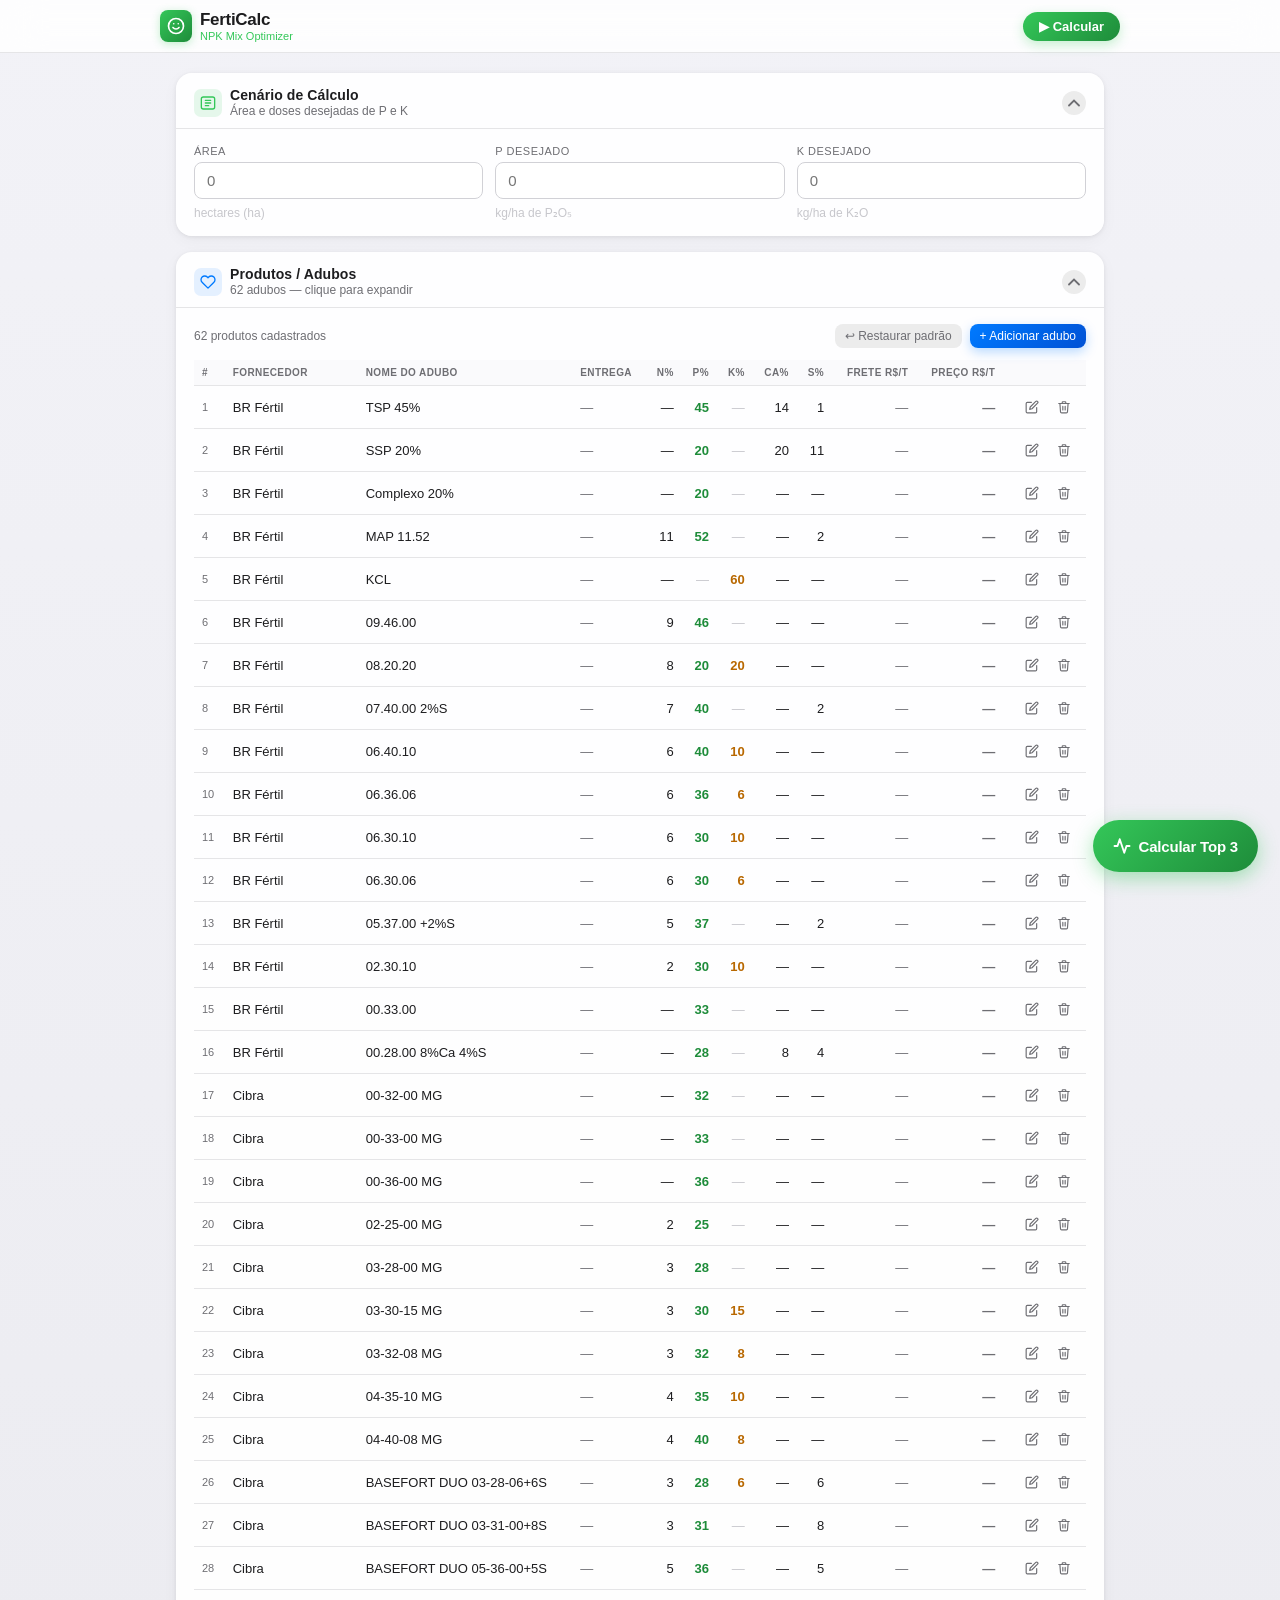
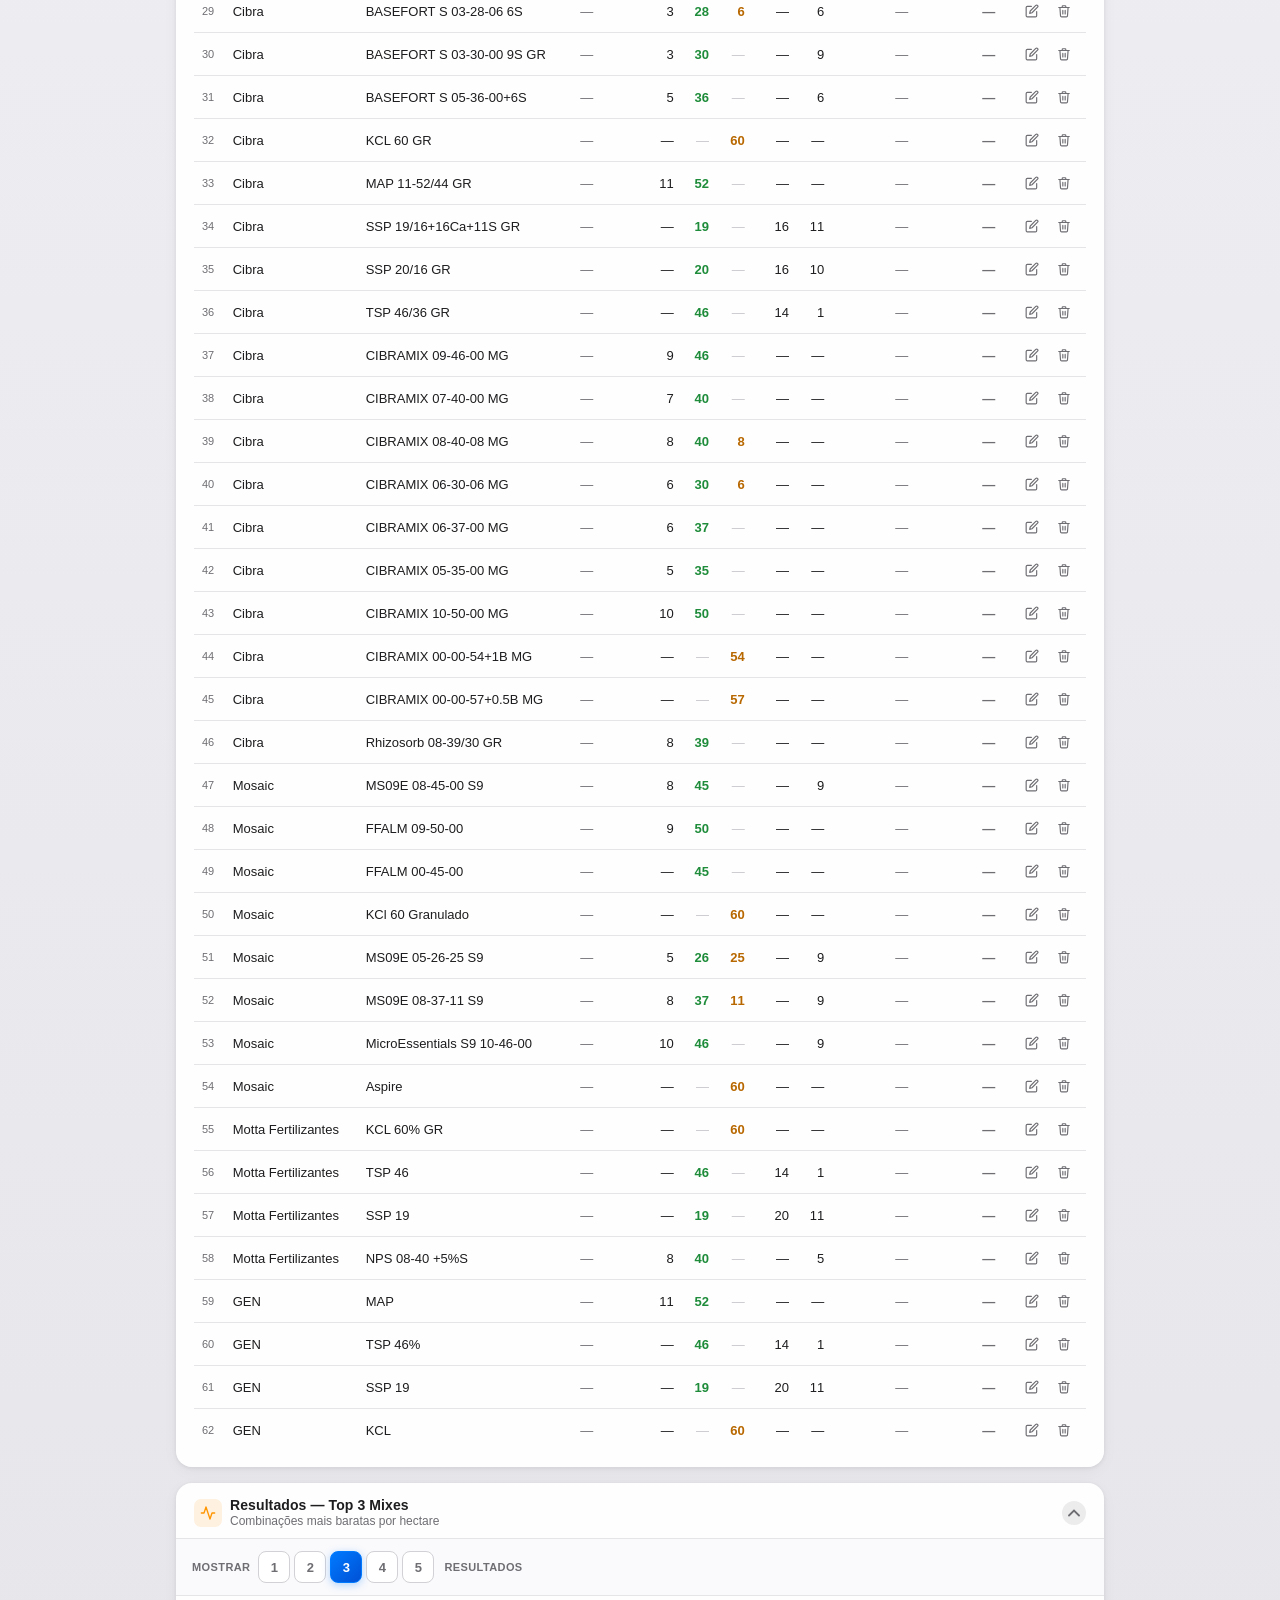
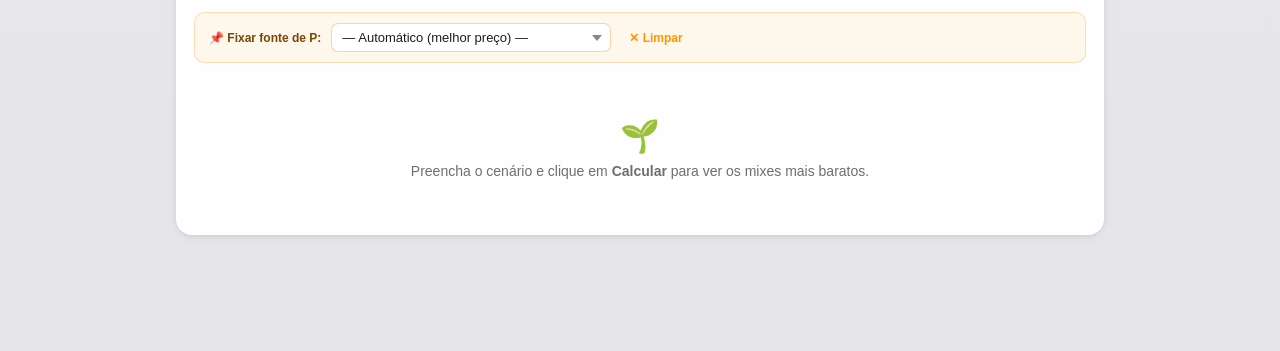
==== commit c3ab3f79: "Rename ferticale3.html to index.html" ====
--- a/index.html
+++ b/index.html
@@ -419,6 +419,80 @@
   .alert-box.warn { background: rgba(255,204,0,0.12); color: #7D6000; border: 1px solid rgba(255,204,0,0.3); }
   .alert-box.err  { background: rgba(255,59,48,0.08); color: #C02020; border: 1px solid rgba(255,59,48,0.2); }
 
+  /* ── RESULTS FILTER BAR ── */
+  .results-filter-bar {
+    display: flex; align-items: center; gap: 12px;
+    padding: 12px 16px; background: #FAFAFC;
+    border-bottom: 1px solid var(--border2);
+    flex-wrap: wrap;
+  }
+  .filter-group { display: flex; align-items: center; gap: 8px; }
+  .filter-label { font-size: 11px; font-weight: 600; color: var(--text2); text-transform: uppercase; letter-spacing: 0.4px; white-space: nowrap; }
+  .qty-btns { display: flex; gap: 4px; }
+  .qty-btn {
+    width: 32px; height: 32px; border-radius: 8px;
+    border: 1.5px solid var(--border); background: #fff;
+    font-size: 13px; font-weight: 700; color: var(--text2);
+    cursor: pointer; transition: all 0.15s;
+    display: flex; align-items: center; justify-content: center;
+  }
+  .qty-btn.active {
+    background: linear-gradient(135deg, var(--blue) 0%, var(--blue-dark) 100%);
+    border-color: var(--blue); color: #fff;
+    box-shadow: 0 2px 8px rgba(0,122,255,0.3);
+  }
+  .qty-btn:hover:not(.active) { background: var(--bg2); border-color: var(--border); color: var(--text1); }
+
+  /* manual slot selector */
+  .manual-slot {
+    background: rgba(255,149,0,0.07);
+    border: 1px solid rgba(255,149,0,0.25);
+    border-radius: 10px; padding: 10px 14px;
+    margin-bottom: 14px; display: flex; align-items: center; gap: 10px; flex-wrap: wrap;
+  }
+  .manual-slot-label { font-size: 12px; font-weight: 600; color: #7A4500; flex-shrink: 0; }
+  .manual-slot select {
+    border: 1px solid rgba(255,149,0,0.4); border-radius: 7px;
+    padding: 6px 28px 6px 10px; font-size: 13px; color: var(--text1);
+    background: #fff; outline: none; cursor: pointer;
+    appearance: none; -webkit-appearance: none;
+    background-image: url("data:image/svg+xml,%3Csvg xmlns='http://www.w3.org/2000/svg' width='10' height='6'%3E%3Cpath d='M0 0l5 6 5-6z' fill='%2386868B'/%3E%3C/svg%3E");
+    background-repeat: no-repeat; background-position: right 8px center;
+    flex: 1; min-width: 160px; max-width: 280px;
+  }
+  .manual-slot select:focus { border-color: #FF9500; box-shadow: 0 0 0 3px rgba(255,149,0,0.12); }
+  .manual-slot .clear-btn {
+    font-size: 12px; color: #FF9500; background: none; border: none;
+    cursor: pointer; font-weight: 600; white-space: nowrap;
+    padding: 4px 8px; border-radius: 6px;
+    transition: background 0.15s;
+  }
+  .manual-slot .clear-btn:hover { background: rgba(255,149,0,0.1); }
+
+  /* supplier manager modal */
+  .sup-list { display: flex; flex-direction: column; gap: 6px; margin-bottom: 16px; max-height: 260px; overflow-y: auto; }
+  .sup-item {
+    display: flex; align-items: center; gap: 8px;
+    background: var(--bg); border-radius: 8px; padding: 8px 10px;
+  }
+  .sup-item-name { flex: 1; font-size: 14px; font-weight: 500; color: var(--text1); }
+  .sup-item-input {
+    flex: 1; border: 1px solid var(--border); border-radius: 7px;
+    padding: 5px 8px; font-size: 13px; outline: none;
+    transition: border-color 0.2s;
+  }
+  .sup-item-input:focus { border-color: var(--blue); }
+  .sup-add-row { display: flex; gap: 8px; margin-top: 4px; }
+  .sup-add-input {
+    flex: 1; border: 1px solid var(--border); border-radius: 9px;
+    padding: 9px 12px; font-size: 14px; outline: none;
+    transition: border-color 0.2s, box-shadow 0.2s;
+  }
+  .sup-add-input:focus { border-color: var(--blue); box-shadow: 0 0 0 3px rgba(0,122,255,0.10); }
+
+  /* rank4, rank5 badges */
+  .rank4 .rank-badge, .rank5 .rank-badge { background: #F2F2F7; color: var(--text3); font-size: 12px; }
+
   /* ── RESPONSIVE ── */
   @media (max-width: 480px) {
     .header-logo .logo-badge { display: none; }
@@ -426,6 +500,7 @@
     .card-body { padding: 14px 12px; }
     table { font-size: 12px; }
     .fab { padding: 0 16px; font-size: 14px; }
+    .results-filter-bar { gap: 8px; }
   }
 </style>
 </head>
@@ -557,7 +632,7 @@
           </svg>
         </div>
         <div>
-          <div class="section-title">Resultados — Top 3 Mixes</div>
+          <div class="section-title" id="results-title">Resultados — Top 3 Mixes</div>
           <div class="section-subtitle">Combinações mais baratas por hectare</div>
         </div>
       </div>
@@ -565,7 +640,29 @@
         <svg width="12" height="8" viewBox="0 0 12 8" fill="none"><path d="M1 1.5l5 5 5-5" stroke="currentColor" stroke-width="1.8" stroke-linecap="round"/></svg>
       </button>
     </div>
+    <!-- Filter bar (outside card-body so it's always visible) -->
+    <div class="results-filter-bar">
+      <div class="filter-group">
+        <span class="filter-label">Mostrar</span>
+        <div class="qty-btns">
+          <button class="qty-btn" onclick="setQty(1)">1</button>
+          <button class="qty-btn" onclick="setQty(2)">2</button>
+          <button class="qty-btn active" id="qty-btn-3" onclick="setQty(3)">3</button>
+          <button class="qty-btn" onclick="setQty(4)">4</button>
+          <button class="qty-btn" onclick="setQty(5)">5</button>
+        </div>
+        <span class="filter-label" style="margin-left:2px;">resultados</span>
+      </div>
+    </div>
     <div class="card-body" id="body-resultados">
+      <!-- Manual slot -->
+      <div class="manual-slot" id="manual-slot-box">
+        <span class="manual-slot-label">📌 Fixar fonte de P:</span>
+        <select id="manual-slot-select" onchange="setManualSlot(this.value)">
+          <option value="">— Automático (melhor preço) —</option>
+        </select>
+        <button class="clear-btn" onclick="clearManualSlot()">✕ Limpar</button>
+      </div>
       <div id="results-area">
         <div class="results-empty">
           <div class="results-icon">🌱</div>
@@ -582,29 +679,24 @@
   <svg viewBox="0 0 24 24" fill="none" stroke="currentColor" stroke-width="2.5" stroke-linecap="round" stroke-linejoin="round">
     <polyline points="22 12 18 12 15 21 9 3 6 12 2 12"/>
   </svg>
-  Calcular Top 3
+  <span id="fab-label">Calcular Top 3</span>
 </button>
 
 <!-- TOAST -->
 <div class="toast" id="toast"></div>
 
-<!-- MODAL ADICIONAR/EDITAR -->
+<!-- MODAL ADICIONAR/EDITAR ADUBO -->
 <div class="modal-overlay" id="modal-overlay">
   <div class="modal">
     <div class="modal-title" id="modal-title">Adicionar Adubo</div>
     <div class="modal-grid">
       <div class="modal-col">
-        <div class="modal-label">Fornecedor</div>
+        <div class="modal-label" style="display:flex;align-items:center;justify-content:space-between;">
+          Fornecedor
+          <button onclick="openSupModal()" style="font-size:10px;color:var(--blue);background:none;border:none;cursor:pointer;font-weight:600;padding:0;">✎ Gerenciar</button>
+        </div>
         <select class="modal-select" id="m-fornecedor">
           <option value="">Selecionar...</option>
-          <option>BR Fértil</option>
-          <option>Cibra</option>
-          <option>Mosaic</option>
-          <option>Motta Fertilizantes</option>
-          <option>GEN</option>
-          <option>Fertipar</option>
-          <option>Yara</option>
-          <option>Outra</option>
         </select>
       </div>
       <div class="modal-col">
@@ -650,6 +742,24 @@
     <div class="modal-actions">
       <button class="btn btn-secondary" onclick="closeModal()">Cancelar</button>
       <button class="btn btn-primary" onclick="saveModal()">Salvar</button>
+    </div>
+  </div>
+</div>
+
+<!-- MODAL GERENCIAR FORNECEDORES -->
+<div class="modal-overlay" id="sup-modal-overlay">
+  <div class="modal" style="max-width:380px;">
+    <div class="modal-title">Fornecedores</div>
+    <p style="font-size:12px;color:var(--text2);margin-bottom:12px;">Edite, remova ou adicione empresas à lista de fornecedores.</p>
+    <div class="sup-list" id="sup-list"></div>
+    <div class="sup-add-row">
+      <input class="sup-add-input" id="sup-new-input" type="text" placeholder="Nome do novo fornecedor" maxlength="60"
+        onkeydown="if(event.key==='Enter') addSupplier()">
+      <button class="btn btn-primary btn-sm" onclick="addSupplier()">+ Adicionar</button>
+    </div>
+    <div class="modal-actions" style="margin-top:16px;">
+      <button class="btn btn-secondary" onclick="resetSuppliers()">↩ Restaurar padrão</button>
+      <button class="btn btn-primary" onclick="closeSupModal()">Fechar</button>
     </div>
   </div>
 </div>
@@ -733,27 +843,47 @@
 ];
 
 /* ═══════════════════════════════════════
+   INITIAL SUPPLIERS
+═══════════════════════════════════════ */
+const INITIAL_SUPPLIERS = [
+  'BR Fértil','Cibra','Mosaic','Motta Fertilizantes',
+  'GEN','Fertipar','Yara','Outra'
+];
+
+/* ═══════════════════════════════════════
    STATE
 ═══════════════════════════════════════ */
 let products = [];
-let modalEditIndex = -1; // -1 = novo
+let suppliers = [];
+let modalEditIndex = -1;
+let resultQty = 3;          // quantos resultados mostrar
+let manualSlotKey = '';     // chave "fornecedor||produto" do slot manual fixado
 
 /* ═══════════════════════════════════════
    LOCALSTORAGE
 ═══════════════════════════════════════ */
-const LS_KEY = 'ferticale_products_v2';
+const LS_KEY      = 'ferticale_products_v2';
 const LS_SCENARIO = 'ferticale_scenario_v2';
+const LS_SUPPLIERS= 'ferticale_suppliers_v1';
 
 function loadData() {
   try {
     const raw = localStorage.getItem(LS_KEY);
     if (raw) { products = JSON.parse(raw); } else { products = INITIAL_PRODUCTS.map(p=>({...p})); }
   } catch(e) { products = INITIAL_PRODUCTS.map(p=>({...p})); }
+  try {
+    const rawS = localStorage.getItem(LS_SUPPLIERS);
+    if (rawS) { suppliers = JSON.parse(rawS); } else { suppliers = [...INITIAL_SUPPLIERS]; }
+  } catch(e) { suppliers = [...INITIAL_SUPPLIERS]; }
   loadScenario();
 }
 
 function saveData() {
   try { localStorage.setItem(LS_KEY, JSON.stringify(products)); } catch(e) {}
+}
+
+function saveSuppliers() {
+  try { localStorage.setItem(LS_SUPPLIERS, JSON.stringify(suppliers)); } catch(e) {}
 }
 
 function saveScenario() {
@@ -784,6 +914,121 @@
   saveData();
   renderProducts();
   toast('Lista restaurada para o padrão.');
+}
+
+/* ═══════════════════════════════════════
+   SUPPLIER MANAGEMENT
+═══════════════════════════════════════ */
+function renderSupplierSelect(selectedVal) {
+  const sel = document.getElementById('m-fornecedor');
+  sel.innerHTML = '<option value="">Selecionar...</option>';
+  suppliers.forEach(s => {
+    const opt = document.createElement('option');
+    opt.value = s; opt.textContent = s;
+    if (s === selectedVal) opt.selected = true;
+    sel.appendChild(opt);
+  });
+}
+
+function renderManualSlotSelect() {
+  const sel = document.getElementById('manual-slot-select');
+  const prev = manualSlotKey;
+  sel.innerHTML = '<option value="">— Automático (melhor preço) —</option>';
+  const valid = products.filter(p => p.precoVenda > 0 && p.p > 0);
+  valid.forEach(p => {
+    const key = `${p.fornecedor}||${p.produto}`;
+    const opt = document.createElement('option');
+    opt.value = key;
+    opt.textContent = `${p.produto} (${p.fornecedor}) · P=${p.p}%`;
+    if (key === prev) opt.selected = true;
+    sel.appendChild(opt);
+  });
+}
+
+function setManualSlot(val) { manualSlotKey = val; }
+function clearManualSlot() {
+  manualSlotKey = '';
+  document.getElementById('manual-slot-select').value = '';
+}
+
+function openSupModal() {
+  renderSupList();
+  document.getElementById('sup-modal-overlay').classList.add('open');
+  document.getElementById('sup-new-input').value = '';
+}
+function closeSupModal() {
+  document.getElementById('sup-modal-overlay').classList.remove('open');
+  renderSupplierSelect(document.getElementById('m-fornecedor').value);
+}
+
+function renderSupList() {
+  const list = document.getElementById('sup-list');
+  list.innerHTML = '';
+  suppliers.forEach((s, i) => {
+    const div = document.createElement('div');
+    div.className = 'sup-item';
+    div.innerHTML = `
+      <input class="sup-item-input" type="text" value="${s}" id="sup-inp-${i}" maxlength="60">
+      <button class="btn-icon edit" title="Salvar" onclick="saveSupplierName(${i})">
+        <svg width="13" height="13" viewBox="0 0 24 24" fill="none" stroke="currentColor" stroke-width="2.2" stroke-linecap="round" stroke-linejoin="round"><polyline points="20 6 9 17 4 12"/></svg>
+      </button>
+      <button class="btn-icon del" title="Remover" onclick="removeSupplier(${i})">
+        <svg width="13" height="13" viewBox="0 0 24 24" fill="none" stroke="currentColor" stroke-width="2" stroke-linecap="round" stroke-linejoin="round"><line x1="18" y1="6" x2="6" y2="18"/><line x1="6" y1="6" x2="18" y2="18"/></svg>
+      </button>`;
+    list.appendChild(div);
+  });
+}
+
+function saveSupplierName(i) {
+  const val = document.getElementById(`sup-inp-${i}`).value.trim();
+  if (!val) { toast('Nome não pode ser vazio.'); return; }
+  suppliers[i] = val;
+  saveSuppliers();
+  renderSupList();
+  toast('Fornecedor atualizado.');
+}
+
+function removeSupplier(i) {
+  if (suppliers.length <= 1) { toast('Deve restar ao menos um fornecedor.'); return; }
+  if (!confirm(`Remover "${suppliers[i]}"?`)) return;
+  suppliers.splice(i, 1);
+  saveSuppliers();
+  renderSupList();
+  toast('Fornecedor removido.');
+}
+
+function addSupplier() {
+  const inp = document.getElementById('sup-new-input');
+  const val = inp.value.trim();
+  if (!val) { inp.focus(); return; }
+  if (suppliers.includes(val)) { toast('Fornecedor já existe.'); return; }
+  suppliers.push(val);
+  saveSuppliers();
+  renderSupList();
+  inp.value = '';
+  toast(`"${val}" adicionado!`);
+}
+
+function resetSuppliers() {
+  if (!confirm('Restaurar fornecedores padrão?')) return;
+  suppliers = [...INITIAL_SUPPLIERS];
+  saveSuppliers();
+  renderSupList();
+  toast('Fornecedores restaurados.');
+}
+
+/* ═══════════════════════════════════════
+   RESULTS QTY CONTROL
+═══════════════════════════════════════ */
+function setQty(n) {
+  resultQty = n;
+  document.querySelectorAll('.qty-btn').forEach(b => b.classList.remove('active'));
+  document.querySelectorAll('.qty-btn').forEach(b => {
+    if (b.textContent.trim() == n) b.classList.add('active');
+  });
+  const label = `Calcular Top ${n}`;
+  document.getElementById('fab-label').textContent = label;
+  document.getElementById('results-title').textContent = `Resultados — Top ${n} Mix${n>1?'es':''}`;
 }
 
 /* ═══════════════════════════════════════
@@ -871,6 +1116,7 @@
   modalEditIndex = -1;
   document.getElementById('modal-title').textContent = 'Adicionar Adubo';
   clearModal();
+  renderSupplierSelect('');
   document.getElementById('modal-overlay').classList.add('open');
 }
 
@@ -878,7 +1124,7 @@
   modalEditIndex = i;
   const p = products[i];
   document.getElementById('modal-title').textContent = 'Editar Adubo';
-  document.getElementById('m-fornecedor').value = p.fornecedor || '';
+  renderSupplierSelect(p.fornecedor || '');
   document.getElementById('m-produto').value = p.produto || '';
   document.getElementById('m-entrega').value = p.entrega || '';
   document.getElementById('m-preco').value = p.precoVenda || '';
@@ -936,6 +1182,9 @@
 document.getElementById('modal-overlay').addEventListener('click', function(e) {
   if (e.target === this) closeModal();
 });
+document.getElementById('sup-modal-overlay').addEventListener('click', function(e) {
+  if (e.target === this) closeSupModal();
+});
 
 /* ═══════════════════════════════════════
    CALCULATION ENGINE
@@ -969,10 +1218,14 @@
 
   const combos = [];
 
+  // Chave de identidade: nome + fornecedor (evita duplicados do array)
+  const prodKey = p => `${p.fornecedor}||${p.produto}`;
+
   for (const prodA of fontesP) {
     for (const prodB of fontesK) {
-      // Must be different products
+      // Bloquear mesmo produto (por referência ou por nome+fornecedor)
       if (prodA === prodB) continue;
+      if (prodKey(prodA) === prodKey(prodB)) continue;
 
       try {
         // 1. Dose do Produto A (fonte P)
@@ -1027,10 +1280,32 @@
     renderResults([]); return;
   }
 
-  // Sort by cost/ha, get top 3
+  // Sort by cost/ha, then pick up to resultQty, garantindo Produto A único
   combos.sort((a,b) => a.custoHa - b.custoHa);
-  const top3 = combos.slice(0, 3);
-  renderResults(top3);
+
+  let top = [];
+  const usedA = new Set();
+
+  // Se há slot manual fixado, colocar primeiro o melhor combo com aquele prodA
+  if (manualSlotKey) {
+    const pinned = combos.find(c => prodKey(c.prodA) === manualSlotKey);
+    if (pinned) {
+      top.push({...pinned, pinned: true});
+      usedA.add(manualSlotKey);
+    }
+  }
+
+  // Completar com os melhores automáticos
+  for (const c of combos) {
+    if (top.length >= resultQty) break;
+    const keyA = prodKey(c.prodA);
+    if (usedA.has(keyA)) continue;
+    usedA.add(keyA);
+    top.push(c);
+  }
+
+  renderResults(top);
+  renderManualSlotSelect();
 
   // Scroll to results
   document.getElementById('body-resultados').classList.remove('collapsed');
@@ -1058,8 +1333,8 @@
     return;
   }
 
-  const ranks = ['1º','2º','3º'];
-  const rankClass = ['rank1','rank2','rank3'];
+  const ranks = ['1º','2º','3º','4º','5º'];
+  const rankClass = ['rank1','rank2','rank3','rank4','rank5'];
 
   const cards = top3.map((c, idx) => {
     const kExStr = c.kExcedente > 0.01
@@ -1073,7 +1348,7 @@
   <div class="result-header">
     <div class="rank-badge">${ranks[idx]}</div>
     <div style="flex:1;min-width:0;">
-      <div class="result-mix-name">${c.prodA.produto} + ${c.prodB.produto}</div>
+      <div class="result-mix-name">${c.pinned ? '📌 ' : ''}${c.prodA.produto} + ${c.prodB.produto}</div>
       <div class="result-supplier">${c.prodA.fornecedor} · ${c.prodB.fornecedor}</div>
     </div>
     <div class="result-ha-cost">
@@ -1157,6 +1432,9 @@
 document.addEventListener('DOMContentLoaded', () => {
   loadData();
   renderProducts();
+  renderSupplierSelect('');
+  renderManualSlotSelect();
+  setQty(3); // default
 
   // Auto-save scenario on input
   ['area','pDesejado','kDesejado'].forEach(id => {
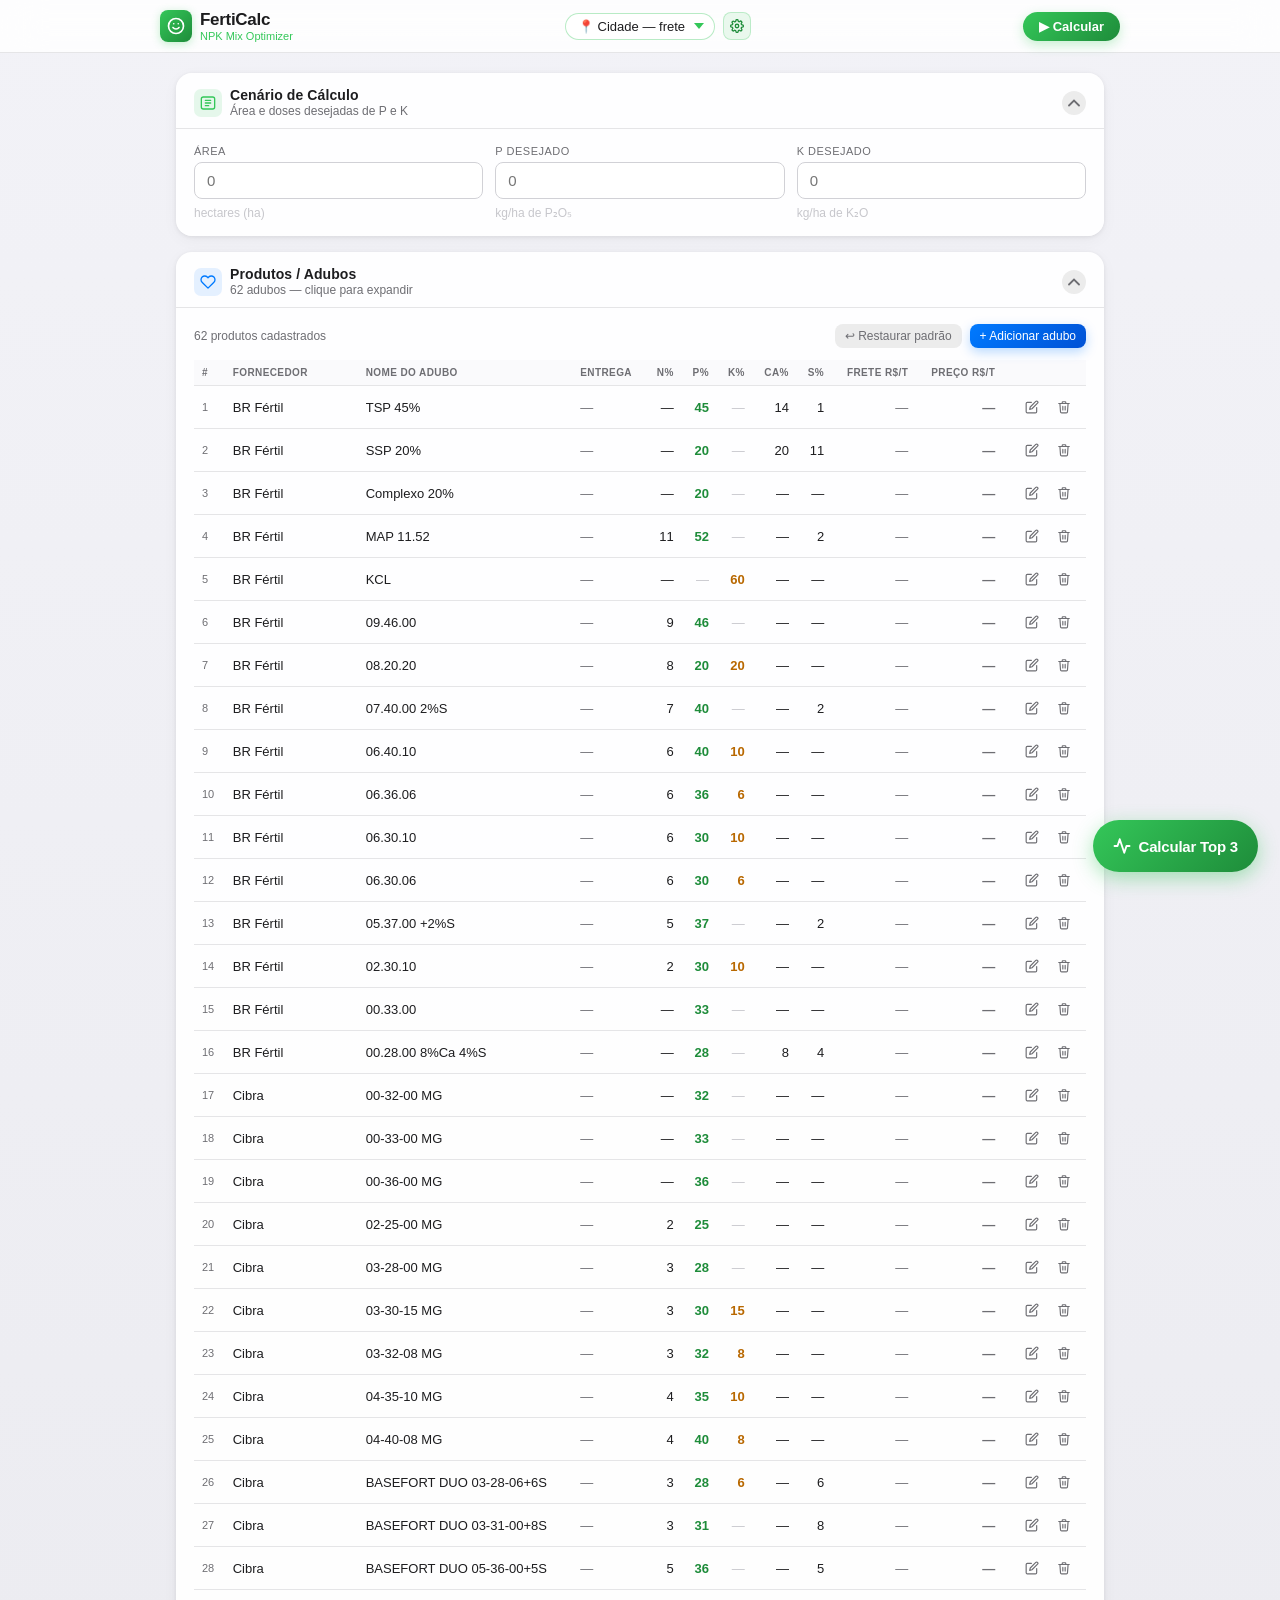
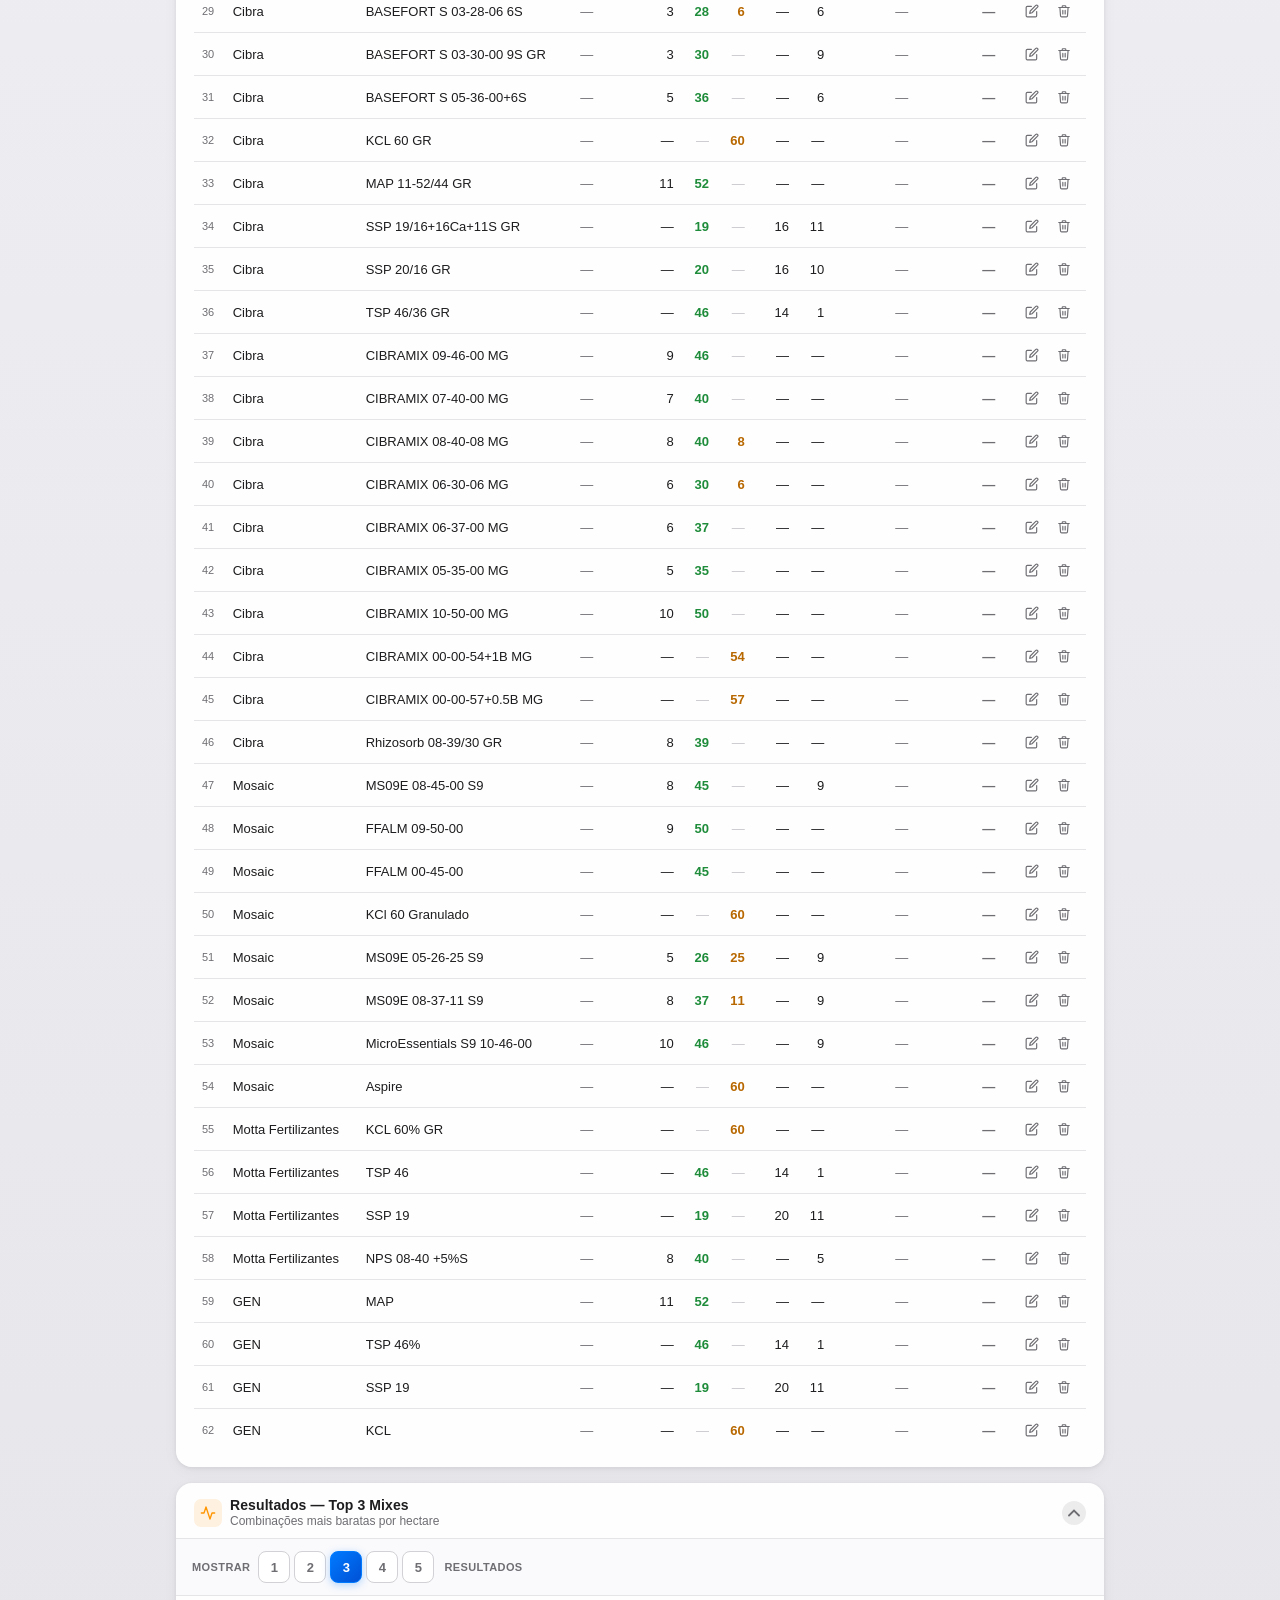
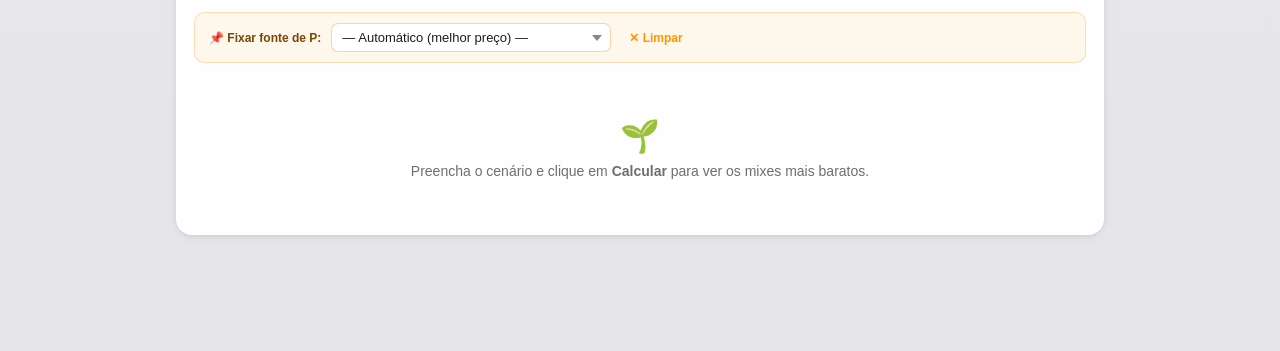
==== commit d9ee526e: "Rename ferticale4.html to index.html" ====
--- a/index.html
+++ b/index.html
@@ -493,7 +493,77 @@
   /* rank4, rank5 badges */
   .rank4 .rank-badge, .rank5 .rank-badge { background: #F2F2F7; color: var(--text3); font-size: 12px; }
 
-  /* ── RESPONSIVE ── */
+  /* ── CITY FRETE SELECTOR (header) ── */
+  .header-city-wrap {
+    display: flex; align-items: center; gap: 8px;
+  }
+  .city-select-header {
+    border: 1.5px solid rgba(52,199,89,0.35);
+    border-radius: 20px; padding: 5px 28px 5px 12px;
+    font-size: 13px; font-weight: 500; color: var(--text1);
+    background: rgba(255,255,255,0.9);
+    outline: none; cursor: pointer;
+    appearance: none; -webkit-appearance: none;
+    background-image: url("data:image/svg+xml,%3Csvg xmlns='http://www.w3.org/2000/svg' width='10' height='6'%3E%3Cpath d='M0 0l5 6 5-6z' fill='%2334C759'/%3E%3C/svg%3E");
+    background-repeat: no-repeat; background-position: right 10px center;
+    transition: border-color 0.2s, box-shadow 0.2s;
+    max-width: 180px;
+  }
+  .city-select-header:focus { border-color: var(--green); box-shadow: 0 0 0 3px rgba(52,199,89,0.15); }
+  .city-manage-btn {
+    width: 28px; height: 28px; border-radius: 8px;
+    background: rgba(52,199,89,0.10); border: 1px solid rgba(52,199,89,0.25);
+    color: var(--green-dark); cursor: pointer; font-size: 14px;
+    display: flex; align-items: center; justify-content: center;
+    transition: all 0.15s; flex-shrink: 0;
+  }
+  .city-manage-btn:hover { background: rgba(52,199,89,0.2); }
+  .city-active-badge {
+    font-size: 11px; font-weight: 600; color: var(--green-dark);
+    background: rgba(52,199,89,0.12); border-radius: 10px;
+    padding: 2px 8px; white-space: nowrap;
+  }
+
+  /* city modal list */
+  .city-list { display: flex; flex-direction: column; gap: 6px; margin-bottom: 14px; max-height: 300px; overflow-y: auto; }
+  .city-item {
+    display: flex; align-items: center; gap: 8px;
+    background: var(--bg); border-radius: 9px; padding: 9px 12px;
+  }
+  .city-item-name { flex: 1; font-size: 14px; font-weight: 500; color: var(--text1); }
+  .city-item-frete { font-size: 13px; color: var(--green-dark); font-weight: 600; white-space: nowrap; }
+  .city-edit-row {
+    display: flex; gap: 6px; flex: 1; align-items: center;
+  }
+  .city-inp-name {
+    flex: 2; border: 1px solid var(--border); border-radius: 7px;
+    padding: 5px 8px; font-size: 13px; outline: none;
+    transition: border-color 0.2s;
+  }
+  .city-inp-name:focus { border-color: var(--blue); }
+  .city-inp-frete {
+    width: 80px; border: 1px solid var(--border); border-radius: 7px;
+    padding: 5px 8px; font-size: 13px; text-align: right; outline: none;
+    transition: border-color 0.2s;
+  }
+  .city-inp-frete:focus { border-color: var(--blue); }
+  .city-add-row { display: flex; gap: 8px; align-items: center; margin-top: 4px; }
+  .city-add-name {
+    flex: 2; border: 1px solid var(--border); border-radius: 9px;
+    padding: 9px 12px; font-size: 14px; outline: none;
+    transition: border-color 0.2s, box-shadow 0.2s;
+  }
+  .city-add-name:focus { border-color: var(--blue); box-shadow: 0 0 0 3px rgba(0,122,255,0.10); }
+  .city-add-frete {
+    width: 90px; border: 1px solid var(--border); border-radius: 9px;
+    padding: 9px 10px; font-size: 14px; text-align: right; outline: none;
+    transition: border-color 0.2s, box-shadow 0.2s;
+  }
+  .city-add-frete:focus { border-color: var(--blue); box-shadow: 0 0 0 3px rgba(0,122,255,0.10); }
+  .city-frete-note {
+    font-size: 11px; color: var(--text2); margin-bottom: 10px;
+    background: rgba(0,122,255,0.06); border-radius: 8px; padding: 8px 10px;
+  }
   @media (max-width: 480px) {
     .header-logo .logo-badge { display: none; }
     .logo-text { font-size: 15px; }
@@ -522,6 +592,14 @@
         <div class="logo-text">FertiCalc</div>
         <div class="logo-badge">NPK Mix Optimizer</div>
       </div>
+    </div>
+    <div class="header-city-wrap">
+      <select class="city-select-header" id="city-header-select" onchange="selectCity(this.value)" title="Selecionar cidade / frete">
+        <option value="">📍 Cidade — frete</option>
+      </select>
+      <button class="city-manage-btn" onclick="openCityModal()" title="Gerenciar cidades">
+        <svg width="14" height="14" viewBox="0 0 24 24" fill="none" stroke="currentColor" stroke-width="2.2" stroke-linecap="round" stroke-linejoin="round"><circle cx="12" cy="12" r="3"/><path d="M19.4 15a1.65 1.65 0 00.33 1.82l.06.06a2 2 0 010 2.83 2 2 0 01-2.83 0l-.06-.06a1.65 1.65 0 00-1.82-.33 1.65 1.65 0 00-1 1.51V21a2 2 0 01-4 0v-.09A1.65 1.65 0 009 19.4a1.65 1.65 0 00-1.82.33l-.06.06a2 2 0 01-2.83-2.83l.06-.06A1.65 1.65 0 004.68 15a1.65 1.65 0 00-1.51-1H3a2 2 0 010-4h.09A1.65 1.65 0 004.6 9a1.65 1.65 0 00-.33-1.82l-.06-.06a2 2 0 012.83-2.83l.06.06A1.65 1.65 0 009 4.68a1.65 1.65 0 001-1.51V3a2 2 0 014 0v.09a1.65 1.65 0 001 1.51 1.65 1.65 0 001.82-.33l.06-.06a2 2 0 012.83 2.83l-.06.06A1.65 1.65 0 0019.4 9a1.65 1.65 0 001.51 1H21a2 2 0 010 4h-.09a1.65 1.65 0 00-1.51 1z"/></svg>
+      </button>
     </div>
     <button class="header-calc-btn" onclick="calcular()">▶ Calcular</button>
   </div>
@@ -760,6 +838,29 @@
     <div class="modal-actions" style="margin-top:16px;">
       <button class="btn btn-secondary" onclick="resetSuppliers()">↩ Restaurar padrão</button>
       <button class="btn btn-primary" onclick="closeSupModal()">Fechar</button>
+    </div>
+  </div>
+</div>
+
+<!-- MODAL GERENCIAR CIDADES / FRETES -->
+<div class="modal-overlay" id="city-modal-overlay">
+  <div class="modal" style="max-width:440px;">
+    <div class="modal-title">🚛 Fretes por Cidade</div>
+    <div class="city-frete-note">
+      Cadastre rotas de frete. Ao selecionar uma cidade no cabeçalho, o valor de frete será aplicado automaticamente no cálculo — substituindo os fretes individuais dos produtos.
+    </div>
+    <div class="city-list" id="city-list"></div>
+    <div style="font-size:11px;font-weight:600;color:var(--text2);text-transform:uppercase;letter-spacing:0.4px;margin-bottom:8px;">Adicionar nova cidade</div>
+    <div class="city-add-row">
+      <input class="city-add-name" id="city-new-name" type="text" placeholder="Nome da cidade" maxlength="60"
+        onkeydown="if(event.key==='Enter') document.getElementById('city-new-frete').focus()">
+      <input class="city-add-frete" id="city-new-frete" type="number" placeholder="R$/t" min="0" step="0.01"
+        onkeydown="if(event.key==='Enter') addCity()">
+      <button class="btn btn-primary btn-sm" onclick="addCity()">+ Add</button>
+    </div>
+    <div class="modal-actions" style="margin-top:16px;">
+      <button class="btn btn-secondary btn-sm" onclick="clearCitySelection()">✕ Sem frete fixo</button>
+      <button class="btn btn-primary" onclick="closeCityModal()">Fechar</button>
     </div>
   </div>
 </div>
@@ -855,9 +956,11 @@
 ═══════════════════════════════════════ */
 let products = [];
 let suppliers = [];
+let cities    = [];   // [{nome, frete}]
+let activeCityIdx = -1; // índice da cidade selecionada (-1 = nenhuma)
 let modalEditIndex = -1;
-let resultQty = 3;          // quantos resultados mostrar
-let manualSlotKey = '';     // chave "fornecedor||produto" do slot manual fixado
+let resultQty = 3;
+let manualSlotKey = '';
 
 /* ═══════════════════════════════════════
    LOCALSTORAGE
@@ -865,6 +968,7 @@
 const LS_KEY      = 'ferticale_products_v2';
 const LS_SCENARIO = 'ferticale_scenario_v2';
 const LS_SUPPLIERS= 'ferticale_suppliers_v1';
+const LS_CITIES   = 'ferticale_cities_v1';
 
 function loadData() {
   try {
@@ -875,6 +979,10 @@
     const rawS = localStorage.getItem(LS_SUPPLIERS);
     if (rawS) { suppliers = JSON.parse(rawS); } else { suppliers = [...INITIAL_SUPPLIERS]; }
   } catch(e) { suppliers = [...INITIAL_SUPPLIERS]; }
+  try {
+    const rawC = localStorage.getItem(LS_CITIES);
+    if (rawC) { cities = JSON.parse(rawC); } else { cities = []; }
+  } catch(e) { cities = []; }
   loadScenario();
 }
 
@@ -884,6 +992,116 @@
 
 function saveSuppliers() {
   try { localStorage.setItem(LS_SUPPLIERS, JSON.stringify(suppliers)); } catch(e) {}
+}
+
+function saveCities() {
+  try { localStorage.setItem(LS_CITIES, JSON.stringify(cities)); } catch(e) {}
+}
+
+/* ═══════════════════════════════════════
+   CITY / FREIGHT MANAGEMENT
+═══════════════════════════════════════ */
+function renderCityHeaderSelect() {
+  const sel = document.getElementById('city-header-select');
+  const prev = activeCityIdx;
+  sel.innerHTML = '<option value="">📍 Cidade — frete</option>';
+  cities.forEach((c, i) => {
+    const opt = document.createElement('option');
+    opt.value = i;
+    opt.textContent = `📍 ${c.nome}  (R$ ${parseFloat(c.frete).toLocaleString('pt-BR',{minimumFractionDigits:2,maximumFractionDigits:2})}/t)`;
+    if (i === prev) opt.selected = true;
+    sel.appendChild(opt);
+  });
+}
+
+function selectCity(val) {
+  activeCityIdx = val === '' ? -1 : parseInt(val);
+  renderCityHeaderSelect();
+}
+
+function clearCitySelection() {
+  activeCityIdx = -1;
+  renderCityHeaderSelect();
+  closeCityModal();
+  toast('Frete fixo removido — usando fretes individuais dos produtos.');
+}
+
+function getActiveFrete() {
+  // Retorna o frete da cidade ativa, ou null se nenhuma
+  if (activeCityIdx < 0 || activeCityIdx >= cities.length) return null;
+  return parseFloat(cities[activeCityIdx].frete) || 0;
+}
+
+function openCityModal() {
+  renderCityList();
+  document.getElementById('city-new-name').value = '';
+  document.getElementById('city-new-frete').value = '';
+  document.getElementById('city-modal-overlay').classList.add('open');
+}
+function closeCityModal() {
+  document.getElementById('city-modal-overlay').classList.remove('open');
+}
+
+function renderCityList() {
+  const list = document.getElementById('city-list');
+  if (cities.length === 0) {
+    list.innerHTML = '<div style="text-align:center;color:var(--text3);font-size:13px;padding:16px 0;">Nenhuma cidade cadastrada</div>';
+    return;
+  }
+  list.innerHTML = '';
+  cities.forEach((c, i) => {
+    const div = document.createElement('div');
+    div.className = 'city-item';
+    div.innerHTML = `
+      <div class="city-edit-row">
+        <input class="city-inp-name" type="text" value="${c.nome}" id="city-n-${i}" maxlength="60">
+        <input class="city-inp-frete" type="number" value="${c.frete}" id="city-f-${i}" min="0" step="0.01">
+      </div>
+      <button class="btn-icon edit" title="Salvar" onclick="saveCity(${i})">
+        <svg width="13" height="13" viewBox="0 0 24 24" fill="none" stroke="currentColor" stroke-width="2.2" stroke-linecap="round" stroke-linejoin="round"><polyline points="20 6 9 17 4 12"/></svg>
+      </button>
+      <button class="btn-icon del" title="Excluir" onclick="removeCity(${i})">
+        <svg width="13" height="13" viewBox="0 0 24 24" fill="none" stroke="currentColor" stroke-width="2" stroke-linecap="round" stroke-linejoin="round"><line x1="18" y1="6" x2="6" y2="18"/><line x1="6" y1="6" x2="18" y2="18"/></svg>
+      </button>`;
+    list.appendChild(div);
+  });
+}
+
+function saveCity(i) {
+  const nome  = document.getElementById(`city-n-${i}`).value.trim();
+  const frete = parseFloat(document.getElementById(`city-f-${i}`).value) || 0;
+  if (!nome) { toast('Informe o nome da cidade.'); return; }
+  cities[i] = { nome, frete };
+  saveCities();
+  if (activeCityIdx === i) renderCityHeaderSelect();
+  renderCityList();
+  renderCityHeaderSelect();
+  toast(`"${nome}" atualizada.`);
+}
+
+function removeCity(i) {
+  if (!confirm(`Remover "${cities[i].nome}"?`)) return;
+  if (activeCityIdx === i) activeCityIdx = -1;
+  else if (activeCityIdx > i) activeCityIdx--;
+  cities.splice(i, 1);
+  saveCities();
+  renderCityList();
+  renderCityHeaderSelect();
+  toast('Cidade removida.');
+}
+
+function addCity() {
+  const nome  = document.getElementById('city-new-name').value.trim();
+  const frete = parseFloat(document.getElementById('city-new-frete').value) || 0;
+  if (!nome) { document.getElementById('city-new-name').focus(); return; }
+  cities.push({ nome, frete });
+  saveCities();
+  renderCityList();
+  renderCityHeaderSelect();
+  document.getElementById('city-new-name').value = '';
+  document.getElementById('city-new-frete').value = '';
+  document.getElementById('city-new-name').focus();
+  toast(`"${nome}" adicionada — R$ ${frete.toLocaleString('pt-BR',{minimumFractionDigits:2})}/t`);
 }
 
 function saveScenario() {
@@ -1185,6 +1403,9 @@
 document.getElementById('sup-modal-overlay').addEventListener('click', function(e) {
   if (e.target === this) closeSupModal();
 });
+document.getElementById('city-modal-overlay').addEventListener('click', function(e) {
+  if (e.target === this) closeCityModal();
+});
 
 /* ═══════════════════════════════════════
    CALCULATION ENGINE
@@ -1218,14 +1439,35 @@
 
   const combos = [];
 
-  // Chave de identidade: nome + fornecedor (evita duplicados do array)
-  const prodKey = p => `${p.fornecedor}||${p.produto}`;
-
-  for (const prodA of fontesP) {
-    for (const prodB of fontesK) {
-      // Bloquear mesmo produto (por referência ou por nome+fornecedor)
-      if (prodA === prodB) continue;
-      if (prodKey(prodA) === prodKey(prodB)) continue;
+  // Chave de identidade para PRODUTO A: apenas nome do produto
+  // (evita que TSP de fornecedores diferentes sejam tratados como fontes distintas de P)
+  const prodKey  = p => `${p.fornecedor}||${p.produto}`;
+  const nameKeyA = p => p.produto.trim().toLowerCase(); // dedup por nome para fonte P
+  const nameKeyB = p => p.produto.trim().toLowerCase(); // dedup por nome para fonte K
+
+  // Pré-filtrar: para cada nome único de fonte P, manter o de menor preço final
+  const bestP = new Map();
+  for (const p of fontesP) {
+    const k = nameKeyA(p);
+    const pf = p.precoVenda + (p.freteTonelada||0);
+    if (!bestP.has(k) || pf < (bestP.get(k).precoVenda + (bestP.get(k).freteTonelada||0))) {
+      bestP.set(k, p);
+    }
+  }
+  // Para fonte K: manter o de menor preço por nome único
+  const bestK = new Map();
+  for (const p of fontesK) {
+    const k = nameKeyB(p);
+    const pf = p.precoVenda + (p.freteTonelada||0);
+    if (!bestK.has(k) || pf < (bestK.get(k).precoVenda + (bestK.get(k).freteTonelada||0))) {
+      bestK.set(k, p);
+    }
+  }
+
+  for (const prodA of bestP.values()) {
+    for (const prodB of bestK.values()) {
+      // Bloquear mesmo produto pelo nome
+      if (nameKeyA(prodA) === nameKeyB(prodB)) continue;
 
       try {
         // 1. Dose do Produto A (fonte P)
@@ -1245,9 +1487,12 @@
         const tB = (kgHaB / 1000) * area;
         const tTotal = tA + tB;
 
-        // 6. Custo
-        const precoFinalA = prodA.precoVenda + (prodA.freteTonelada || 0);
-        const precoFinalB = prodB.precoVenda + (prodB.freteTonelada || 0);
+        // 6. Custo — frete da cidade sobrepõe frete individual do produto se ativo
+        const freteAtivo = getActiveFrete();
+        const freteA = freteAtivo !== null ? freteAtivo : (prodA.freteTonelada || 0);
+        const freteB = freteAtivo !== null ? freteAtivo : (prodB.freteTonelada || 0);
+        const precoFinalA = prodA.precoVenda + freteA;
+        const precoFinalB = prodB.precoVenda + freteB;
         const custoA = tA * precoFinalA;
         const custoB = tB * precoFinalB;
         const custoTotal = custoA + custoB;
@@ -1280,7 +1525,7 @@
     renderResults([]); return;
   }
 
-  // Sort by cost/ha, then pick up to resultQty, garantindo Produto A único
+  // Sort by cost/ha, then pick up to resultQty, garantindo Produto A único por nome
   combos.sort((a,b) => a.custoHa - b.custoHa);
 
   let top = [];
@@ -1291,16 +1536,16 @@
     const pinned = combos.find(c => prodKey(c.prodA) === manualSlotKey);
     if (pinned) {
       top.push({...pinned, pinned: true});
-      usedA.add(manualSlotKey);
+      usedA.add(nameKeyA(pinned.prodA));
     }
   }
 
   // Completar com os melhores automáticos
   for (const c of combos) {
     if (top.length >= resultQty) break;
-    const keyA = prodKey(c.prodA);
-    if (usedA.has(keyA)) continue;
-    usedA.add(keyA);
+    const kA = nameKeyA(c.prodA);
+    if (usedA.has(kA)) continue;
+    usedA.add(kA);
     top.push(c);
   }
 
@@ -1340,8 +1585,10 @@
     const kExStr = c.kExcedente > 0.01
       ? `<div class="k-excess-badge">✅ K excedente: +${n(c.kExcedente,2)} kg/ha — bônus para a cultura</div>` : '';
 
-    const delivA = c.prodA.entrega ? `Entrega: ${c.prodA.entrega}` : '';
-    const delivB = c.prodB.entrega ? `Entrega: ${c.prodB.entrega}` : '';
+    const freteAtivo = getActiveFrete();
+    const cidadeNome = (activeCityIdx >= 0 && cities[activeCityIdx]) ? cities[activeCityIdx].nome : null;
+    const freteALabel = cidadeNome ? `${currency(freteAtivo)}/t (${cidadeNome})` : (c.prodA.freteTonelada>0?currency(c.prodA.freteTonelada)+'/t':'—');
+    const freteBLabel = cidadeNome ? `${currency(freteAtivo)}/t (${cidadeNome})` : (c.prodB.freteTonelada>0?currency(c.prodB.freteTonelada)+'/t':'—');
 
     return `
 <div class="result-card ${rankClass[idx]}">
@@ -1399,9 +1646,9 @@
       <div class="result-product-box">
         <div class="rpb-role">🟢 Produto A — Fonte de P</div>
         <div class="rpb-name">${c.prodA.produto}</div>
-        <div class="rpb-supplier">${c.prodA.fornecedor}${delivA ? ' · ' + delivA : ''}</div>
+        <div class="rpb-supplier">${c.prodA.fornecedor}${c.prodA.entrega ? ' · Entrega: ' + c.prodA.entrega : ''}</div>
         <div class="rpb-row"><span>Preço venda</span><strong>${currency(c.prodA.precoVenda)}/t</strong></div>
-        <div class="rpb-row"><span>Frete</span><strong>${c.prodA.freteTonelada>0?currency(c.prodA.freteTonelada)+'/t':'—'}</strong></div>
+        <div class="rpb-row"><span>Frete</span><strong>${freteALabel}</strong></div>
         <div class="rpb-row"><span>Preço final</span><strong>${currency(c.precoFinalA)}/t</strong></div>
         <div class="rpb-row"><span>Dose</span><strong>${n(c.kgHaA,2)} kg/ha</strong></div>
         <div class="rpb-row"><span>Volume</span><strong>${n(c.tA,3)} t</strong></div>
@@ -1410,9 +1657,9 @@
       <div class="result-product-box">
         <div class="rpb-role">🟡 Produto B — Fonte de K</div>
         <div class="rpb-name">${c.prodB.produto}</div>
-        <div class="rpb-supplier">${c.prodB.fornecedor}${delivB ? ' · ' + delivB : ''}</div>
+        <div class="rpb-supplier">${c.prodB.fornecedor}${c.prodB.entrega ? ' · Entrega: ' + c.prodB.entrega : ''}</div>
         <div class="rpb-row"><span>Preço venda</span><strong>${currency(c.prodB.precoVenda)}/t</strong></div>
-        <div class="rpb-row"><span>Frete</span><strong>${c.prodB.freteTonelada>0?currency(c.prodB.freteTonelada)+'/t':'—'}</strong></div>
+        <div class="rpb-row"><span>Frete</span><strong>${freteBLabel}</strong></div>
         <div class="rpb-row"><span>Preço final</span><strong>${currency(c.precoFinalB)}/t</strong></div>
         <div class="rpb-row"><span>Dose</span><strong>${n(c.kgHaB,2)} kg/ha</strong></div>
         <div class="rpb-row"><span>Volume</span><strong>${n(c.tB,3)} t</strong></div>
@@ -1434,9 +1681,9 @@
   renderProducts();
   renderSupplierSelect('');
   renderManualSlotSelect();
-  setQty(3); // default
-
-  // Auto-save scenario on input
+  renderCityHeaderSelect();
+  setQty(3);
+
   ['area','pDesejado','kDesejado'].forEach(id => {
     document.getElementById(id).addEventListener('input', saveScenario);
   });
